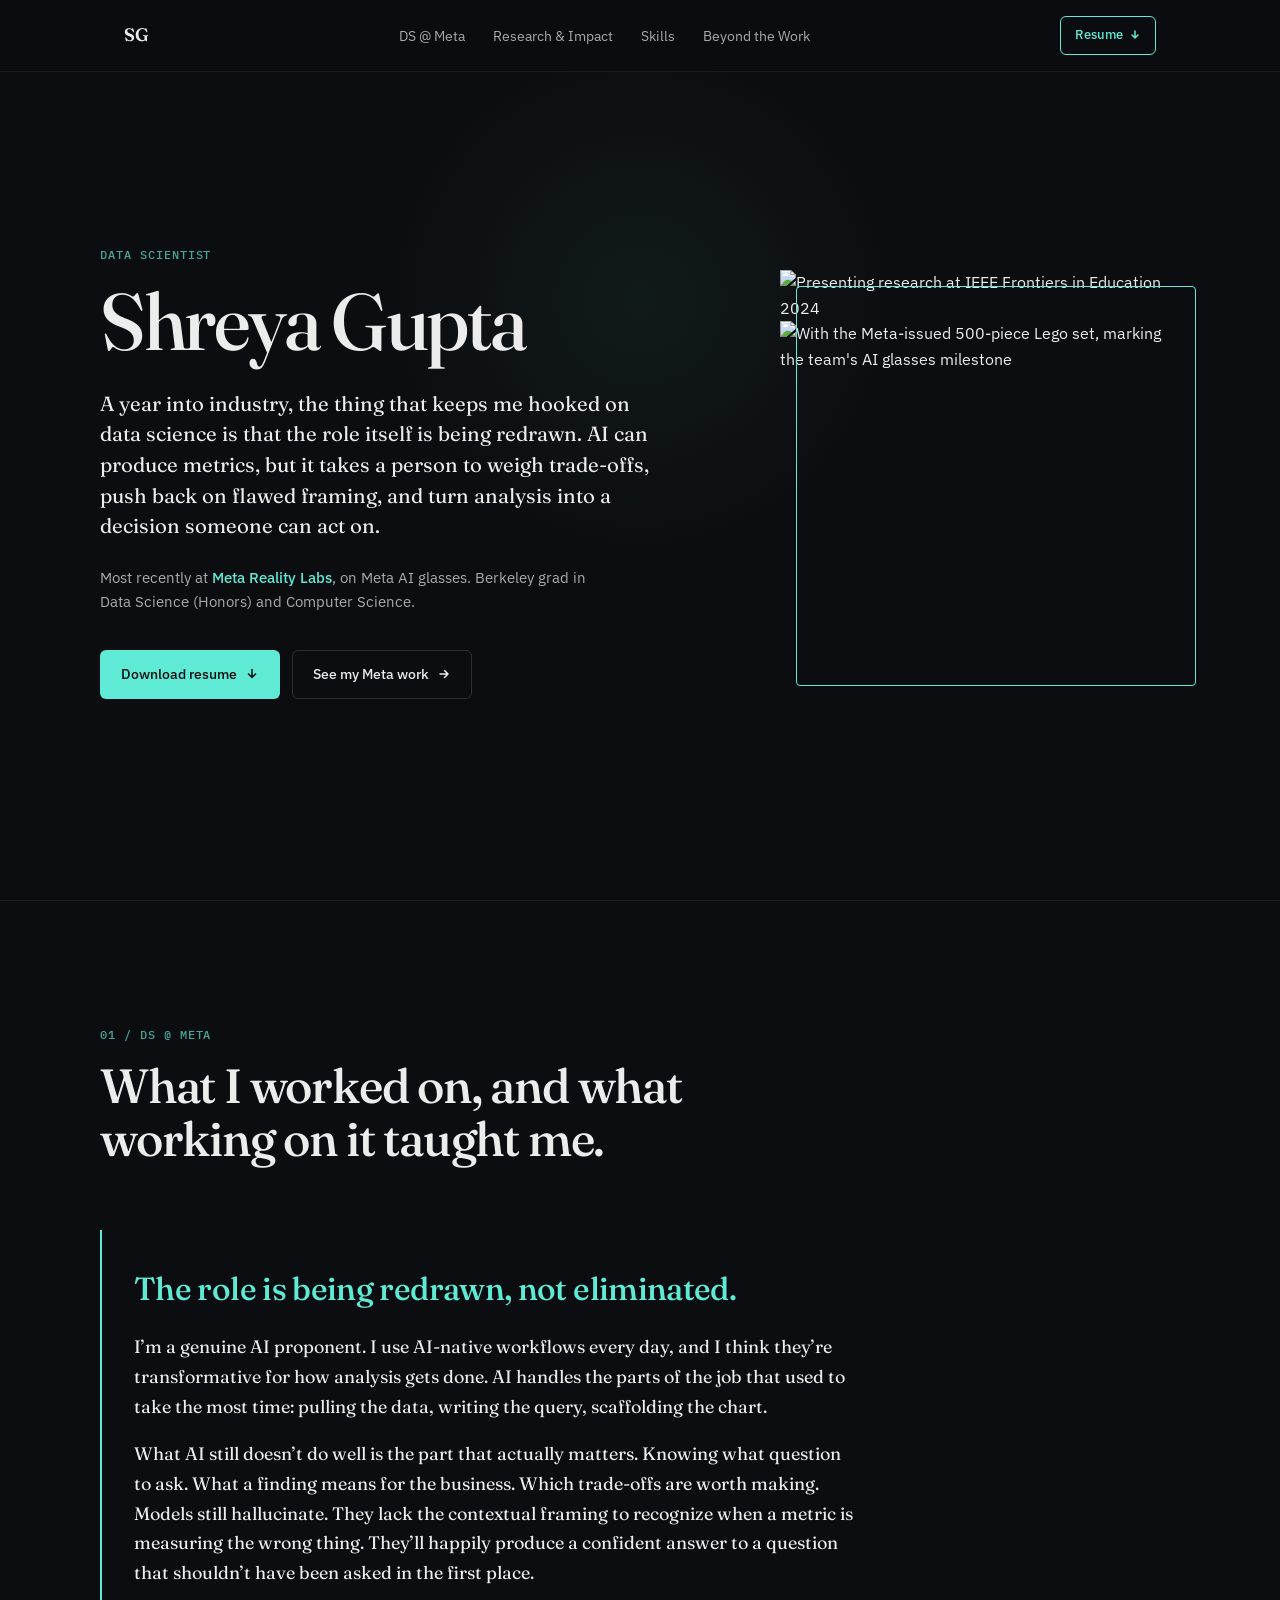
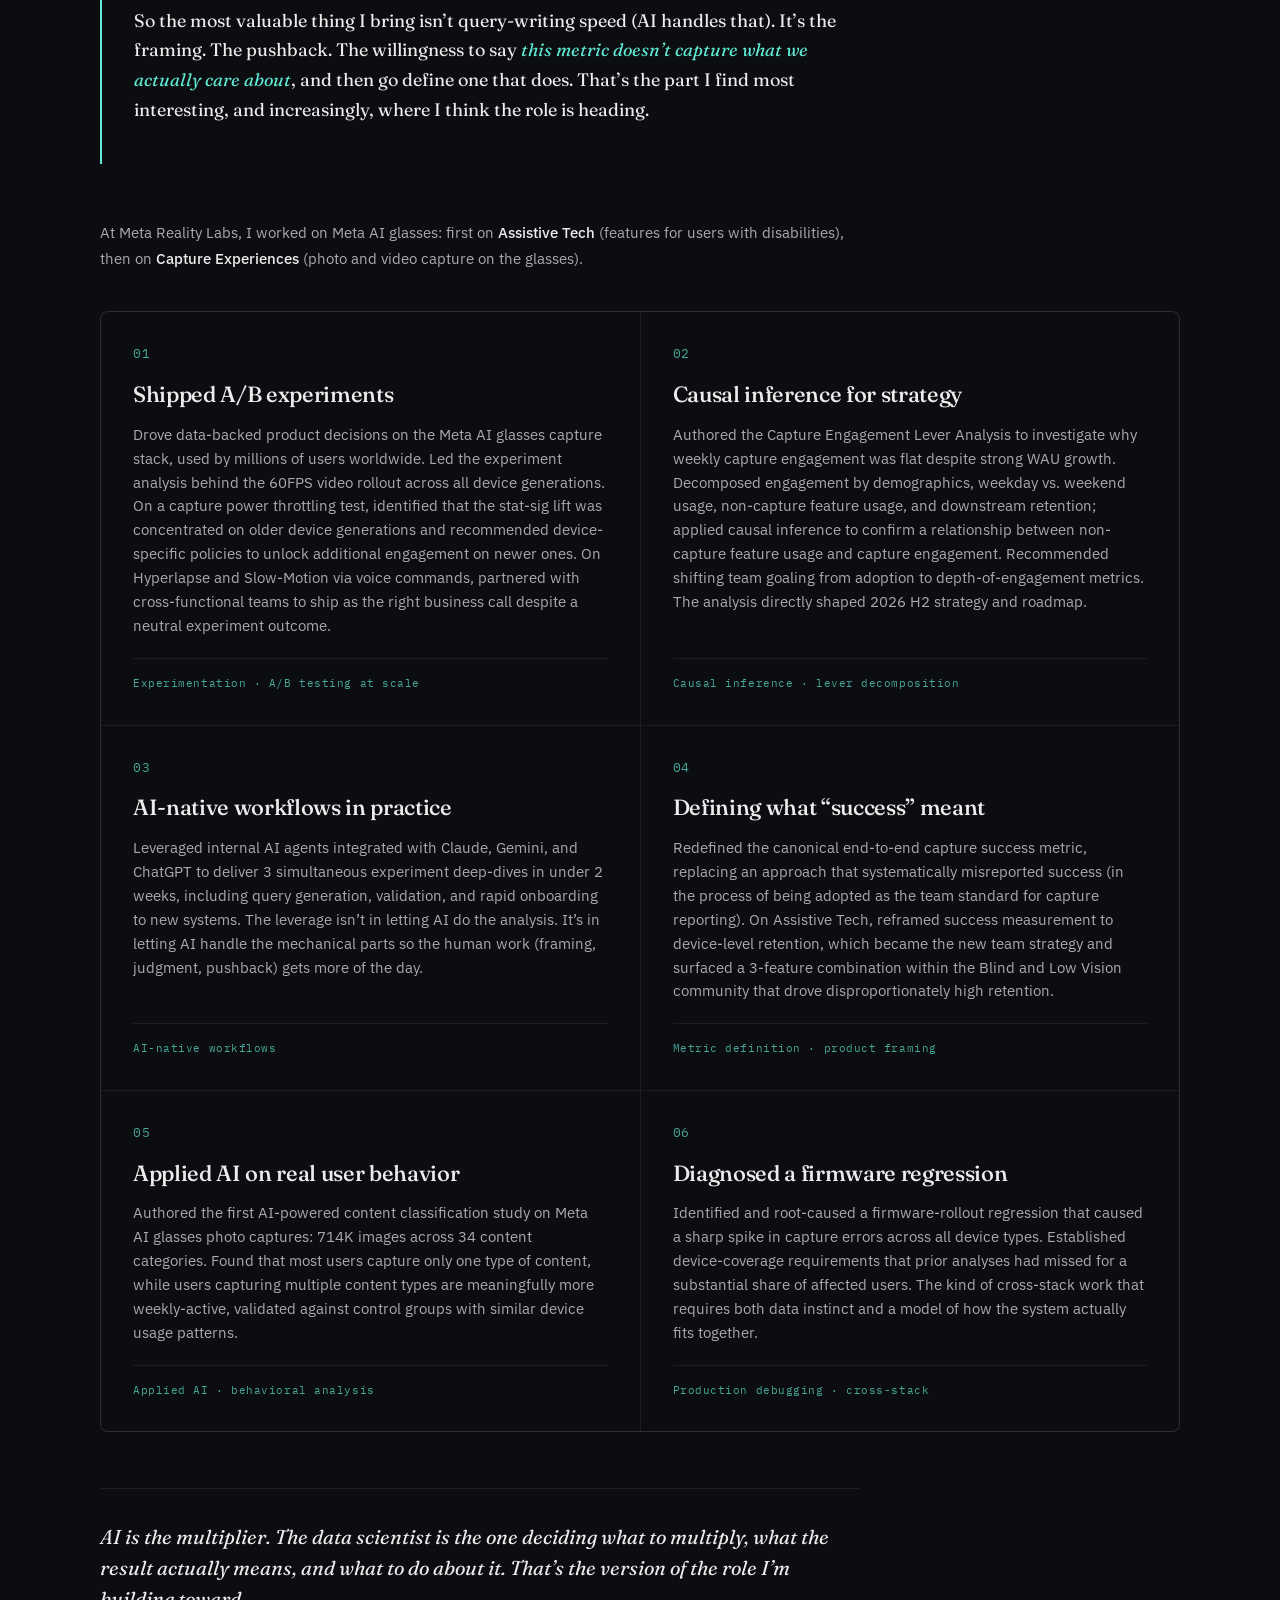
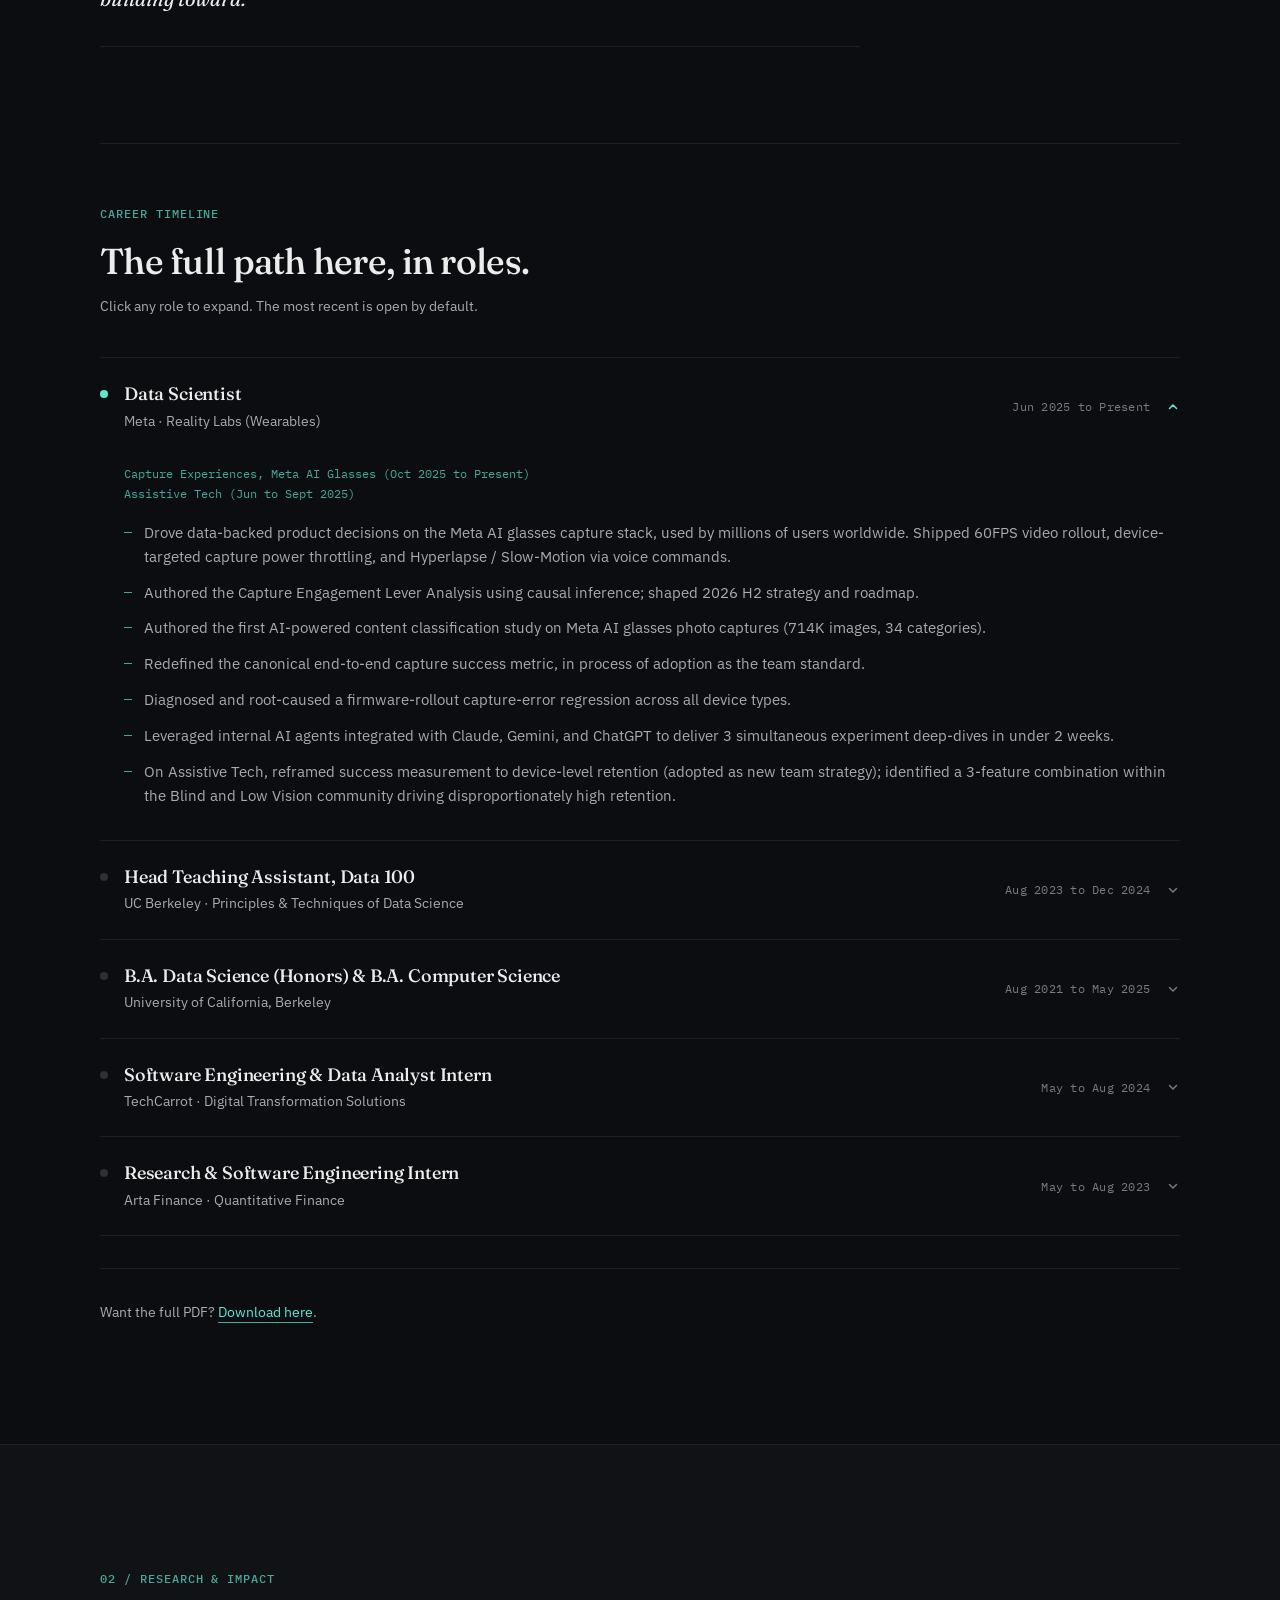
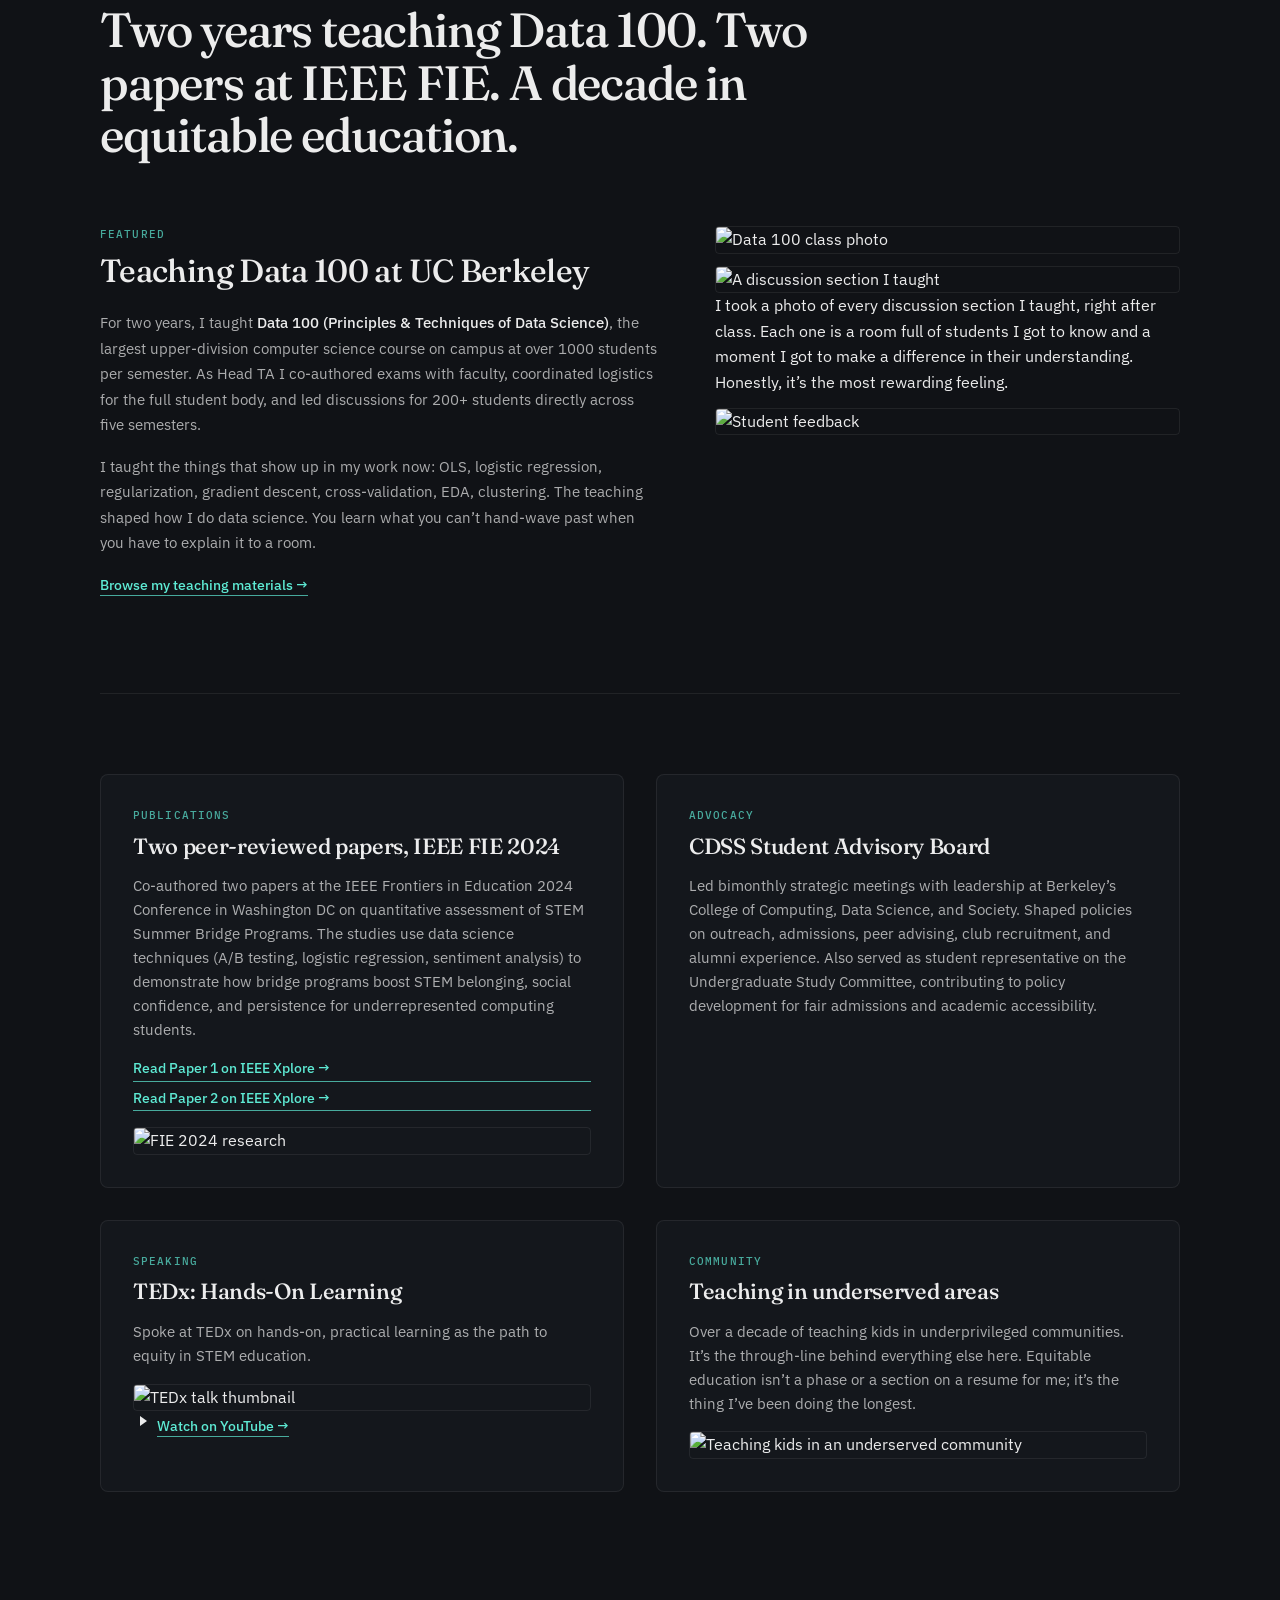
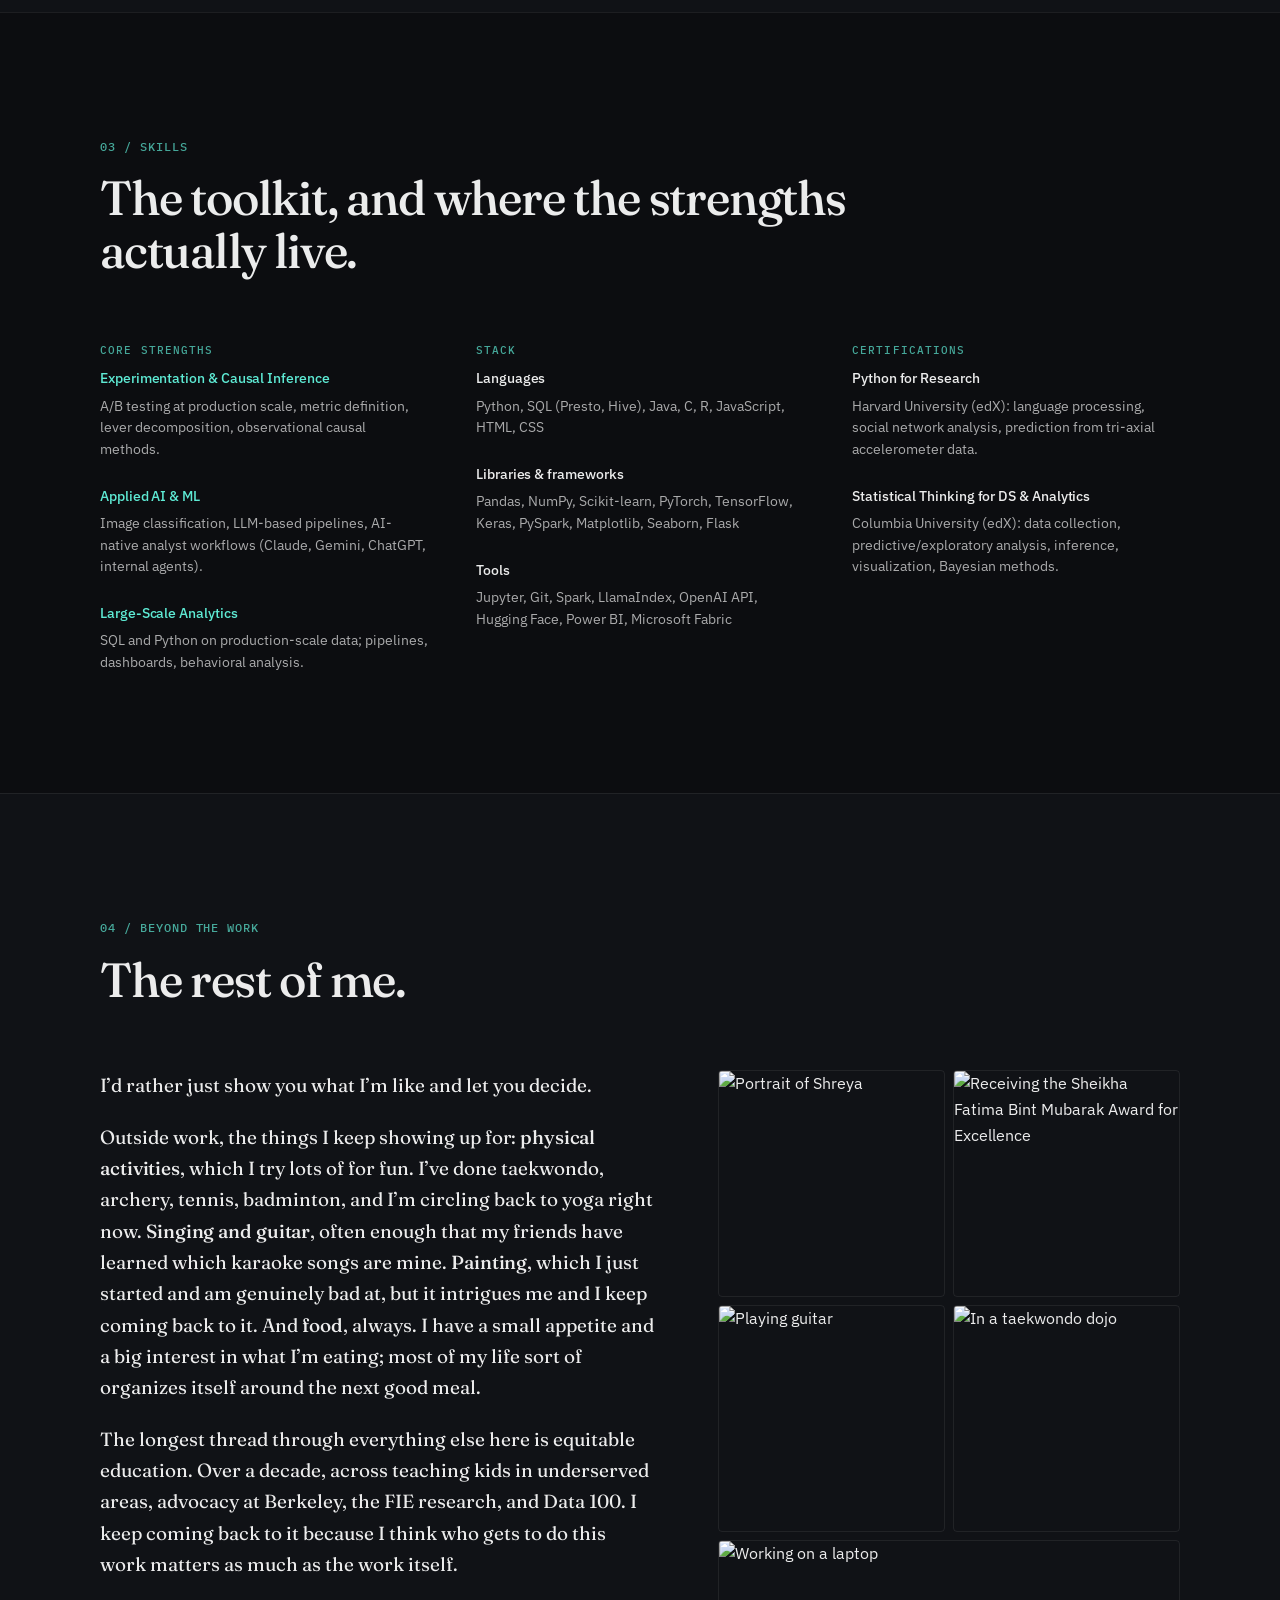
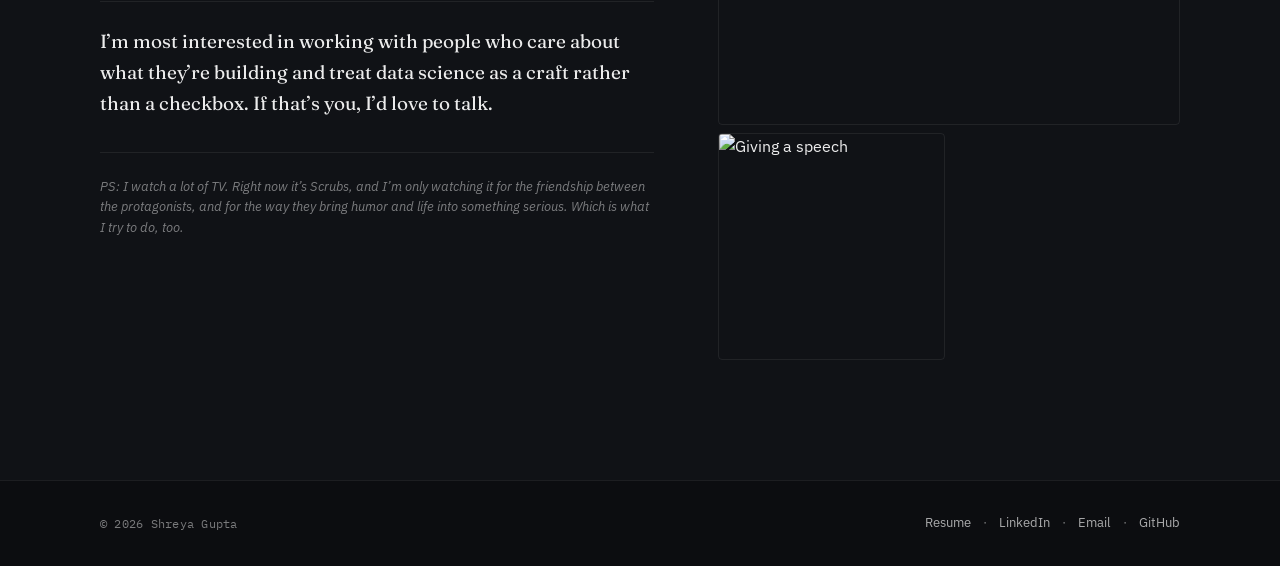
==== index.html @ 88952cc5 "Update index.html big changes!  Signed-off-by: shreyagxpta <112065775+shreyagxpta@users.noreply.gith" ====
<!DOCTYPE html>
<html lang="en">
<head>
    <meta charset="UTF-8">
    <meta name="viewport" content="width=device-width, initial-scale=1.0">
    <title>Shreya Gupta to Data Scientist</title>
    <meta name="description" content="Shreya Gupta, Data Scientist working in experimentation, causal inference, and applied AI. Previously Meta Reality Labs / Meta AI glasses; UC Berkeley.">

    <!-- Fonts: Fraunces (serif display) + IBM Plex Sans/Mono (body + tech labels) -->
    <link rel="preconnect" href="https://fonts.googleapis.com">
    <link rel="preconnect" href="https://fonts.gstatic.com" crossorigin>
    <link href="https://fonts.googleapis.com/css2?family=Fraunces:opsz,wght@9..144,400;9..144,500;9..144,600&family=IBM+Plex+Mono:wght@400;500&family=IBM+Plex+Sans:wght@400;500;600&display=swap" rel="stylesheet">

    <link rel="stylesheet" href="style2.css">
</head>
<body>

    <!-- Scroll progress indicator -->
    <div class="scroll-progress" id="scrollProgress"></div>

    <!-- Sticky nav with persistent Resume CTA -->
    <nav class="nav">
        <div class="nav-inner">
            <a href="#home" class="nav-brand">SG</a>
            <ul class="nav-links">
                <li><a href="#meta">DS @ Meta</a></li>
                <li><a href="#research">Research &amp; Impact</a></li>
                <li><a href="#skills">Skills</a></li>
                <li><a href="#about">Beyond the Work</a></li>
            </ul>
            <a href="Shreya_Gupta_Post_Meta_Final_Resume.pdf" class="nav-cta" download>
                <span>Resume</span>
                <svg width="12" height="12" viewBox="0 0 12 12" fill="none" aria-hidden="true">
                    <path d="M3 6L6 9L9 6M6 9V2" stroke="currentColor" stroke-width="1.5" stroke-linecap="round" stroke-linejoin="round"/>
                </svg>
            </a>
        </div>
    </nav>

    <!-- ====================== HERO ====================== -->
    <section id="home" class="hero">
        <div class="hero-inner">
            <div class="hero-text">
                <p class="kicker">Data Scientist</p>
                <h1 class="hero-name">Shreya Gupta</h1>
                <p class="hero-tagline">
                    A year into industry, the thing that keeps me hooked on data science is that the role itself is being redrawn. AI can produce metrics, but it takes a person to weigh trade-offs, push back on flawed framing, and turn analysis into a decision someone can act on.
                </p>
                <p class="hero-meta">
                    Most recently at <span class="hero-meta-accent">Meta Reality Labs</span>, on Meta AI glasses. Berkeley grad in Data Science (Honors) and Computer Science.
                </p>
                <div class="hero-ctas">
                    <a href="Shreya_Gupta_Post_Meta_Final_Resume.pdf" class="btn btn-primary" download>
                        Download resume
                        <svg width="14" height="14" viewBox="0 0 14 14" fill="none" aria-hidden="true">
                            <path d="M3.5 7L7 10.5L10.5 7M7 10.5V2.5" stroke="currentColor" stroke-width="1.5" stroke-linecap="round" stroke-linejoin="round"/>
                        </svg>
                    </a>
                    <a href="#meta" class="btn btn-secondary">
                        See my Meta work
                        <svg width="14" height="14" viewBox="0 0 14 14" fill="none" aria-hidden="true">
                            <path d="M3 7H11M11 7L7.5 3.5M11 7L7.5 10.5" stroke="currentColor" stroke-width="1.5" stroke-linecap="round" stroke-linejoin="round"/>
                        </svg>
                    </a>
                </div>
            </div>

            <div class="hero-image-wrap">
                <!--
                    Hero photos: two images crossfade slowly between each other.
                    `hero-lego.jpg` is the Lego/Meta milestone photo (upload to repo root when ready).
                    Until you upload it, the second slot falls back to honors.png so nothing breaks.
                    Recommended aspect: roughly square, at least 600px on the short side.
                -->
                <div class="hero-photos">
                    <img src="presenting.jpeg" alt="Presenting research at IEEE Frontiers in Education 2024" class="hero-photo hero-photo-1">
                    <img src="hero-lego.jpg" alt="With the Meta-issued 500-piece Lego set, marking the team's AI glasses milestone" class="hero-photo hero-photo-2" onerror="this.onerror=null; this.src='honors.png';">
                </div>
                <div class="hero-image-frame" aria-hidden="true"></div>
            </div>
        </div>
    </section>

    <!-- ====================== DS @ META ====================== -->
    <section id="meta" class="section">
        <div class="section-inner">

            <div class="section-header">
                <p class="kicker">01 / DS @ Meta</p>
                <h2 class="section-title">What I worked on, and what working on it taught me.</h2>
            </div>

            <!-- PHILOSOPHY -->
            <div class="philosophy">
                <h3 class="philosophy-heading">The role is being redrawn, not eliminated.</h3>
                <div class="philosophy-body">
                    <p>I&rsquo;m a genuine AI proponent. I use AI-native workflows every day, and I think they&rsquo;re transformative for how analysis gets done. AI handles the parts of the job that used to take the most time: pulling the data, writing the query, scaffolding the chart.</p>
                    <p>What AI still doesn&rsquo;t do well is the part that actually matters. Knowing what question to ask. What a finding means for the business. Which trade-offs are worth making. Models still hallucinate. They lack the contextual framing to recognize when a metric is measuring the wrong thing. They&rsquo;ll happily produce a confident answer to a question that shouldn&rsquo;t have been asked in the first place.</p>
                    <p>So the most valuable thing I bring isn&rsquo;t query-writing speed (AI handles that). It&rsquo;s the framing. The pushback. The willingness to say <em>this metric doesn&rsquo;t capture what we actually care about</em>, and then go define one that does. That&rsquo;s the part I find most interesting, and increasingly, where I think the role is heading.</p>
                </div>
            </div>

            <!-- WORK CONTEXT -->
            <p class="work-context">
                At Meta Reality Labs, I worked on Meta AI glasses: first on <strong>Assistive Tech</strong> (features for users with disabilities), then on <strong>Capture Experiences</strong> (photo and video capture on the glasses).
            </p>

            <!-- WORK CARDS -->
            <div class="work-grid">

                <article class="work-card">
                    <div class="work-card-num">01</div>
                    <h4 class="work-card-title">Shipped A/B experiments</h4>
                    <p class="work-card-body">
                        Drove data-backed product decisions on the Meta AI glasses capture stack, used by millions of users worldwide. Led the experiment analysis behind the 60FPS video rollout across all device generations. On a capture power throttling test, identified that the stat-sig lift was concentrated on older device generations and recommended device-specific policies to unlock additional engagement on newer ones. On Hyperlapse and Slow-Motion via voice commands, partnered with cross-functional teams to ship as the right business call despite a neutral experiment outcome.
                    </p>
                    <p class="work-card-tag">Experimentation · A/B testing at scale</p>
                </article>

                <article class="work-card">
                    <div class="work-card-num">02</div>
                    <h4 class="work-card-title">Causal inference for strategy</h4>
                    <p class="work-card-body">
                        Authored the Capture Engagement Lever Analysis to investigate why weekly capture engagement was flat despite strong WAU growth. Decomposed engagement by demographics, weekday vs. weekend usage, non-capture feature usage, and downstream retention; applied causal inference to confirm a relationship between non-capture feature usage and capture engagement. Recommended shifting team goaling from adoption to depth-of-engagement metrics. The analysis directly shaped 2026 H2 strategy and roadmap.
                    </p>
                    <p class="work-card-tag">Causal inference · lever decomposition</p>
                </article>

                <article class="work-card">
                    <div class="work-card-num">03</div>
                    <h4 class="work-card-title">AI-native workflows in practice</h4>
                    <p class="work-card-body">
                        Leveraged internal AI agents integrated with Claude, Gemini, and ChatGPT to deliver 3 simultaneous experiment deep-dives in under 2 weeks, including query generation, validation, and rapid onboarding to new systems. The leverage isn&rsquo;t in letting AI do the analysis. It&rsquo;s in letting AI handle the mechanical parts so the human work (framing, judgment, pushback) gets more of the day.
                    </p>
                    <p class="work-card-tag">AI-native workflows</p>
                </article>

                <article class="work-card">
                    <div class="work-card-num">04</div>
                    <h4 class="work-card-title">Defining what &ldquo;success&rdquo; meant</h4>
                    <p class="work-card-body">
                        Redefined the canonical end-to-end capture success metric, replacing an approach that systematically misreported success (in the process of being adopted as the team standard for capture reporting). On Assistive Tech, reframed success measurement to device-level retention, which became the new team strategy and surfaced a 3-feature combination within the Blind and Low Vision community that drove disproportionately high retention.
                    </p>
                    <p class="work-card-tag">Metric definition · product framing</p>
                </article>

                <article class="work-card">
                    <div class="work-card-num">05</div>
                    <h4 class="work-card-title">Applied AI on real user behavior</h4>
                    <p class="work-card-body">
                        Authored the first AI-powered content classification study on Meta AI glasses photo captures: 714K images across 34 content categories. Found that most users capture only one type of content, while users capturing multiple content types are meaningfully more weekly-active, validated against control groups with similar device usage patterns.
                    </p>
                    <p class="work-card-tag">Applied AI · behavioral analysis</p>
                </article>

                <article class="work-card">
                    <div class="work-card-num">06</div>
                    <h4 class="work-card-title">Diagnosed a firmware regression</h4>
                    <p class="work-card-body">
                        Identified and root-caused a firmware-rollout regression that caused a sharp spike in capture errors across all device types. Established device-coverage requirements that prior analyses had missed for a substantial share of affected users. The kind of cross-stack work that requires both data instinct and a model of how the system actually fits together.
                    </p>
                    <p class="work-card-tag">Production debugging · cross-stack</p>
                </article>

            </div>

            <p class="closing-line">
                AI is the multiplier. The data scientist is the one deciding what to multiply, what the result actually means, and what to do about it. That&rsquo;s the version of the role I&rsquo;m building toward.
            </p>

            <!-- ============ INTERACTIVE RESUME (inside DS @ Meta tab as requested) ============ -->
            <div class="resume-block">
                <p class="kicker">Career timeline</p>
                <h3 class="resume-heading">The full path here, in roles.</h3>
                <p class="resume-sub">Click any role to expand. The most recent is open by default.</p>

                <div class="timeline">

                    <!-- Meta -->
                    <details class="role" open>
                        <summary class="role-summary">
                            <div class="role-summary-left">
                                <span class="role-dot"></span>
                                <div>
                                    <h4 class="role-title">Data Scientist</h4>
                                    <p class="role-org">Meta · Reality Labs (Wearables)</p>
                                </div>
                            </div>
                            <div class="role-summary-right">
                                <span class="role-dates">Jun 2025 to Present</span>
                                <span class="role-chevron" aria-hidden="true">
                                    <svg width="14" height="14" viewBox="0 0 14 14" fill="none">
                                        <path d="M3.5 5.5L7 9L10.5 5.5" stroke="currentColor" stroke-width="1.5" stroke-linecap="round" stroke-linejoin="round"/>
                                    </svg>
                                </span>
                            </div>
                        </summary>
                        <div class="role-body">
                            <p class="role-meta">Capture Experiences, Meta AI Glasses (Oct 2025 to Present)<br>Assistive Tech (Jun to Sept 2025)</p>
                            <ul class="role-bullets">
                                <li>Drove data-backed product decisions on the Meta AI glasses capture stack, used by millions of users worldwide. Shipped 60FPS video rollout, device-targeted capture power throttling, and Hyperlapse / Slow-Motion via voice commands.</li>
                                <li>Authored the Capture Engagement Lever Analysis using causal inference; shaped 2026 H2 strategy and roadmap.</li>
                                <li>Authored the first AI-powered content classification study on Meta AI glasses photo captures (714K images, 34 categories).</li>
                                <li>Redefined the canonical end-to-end capture success metric, in process of adoption as the team standard.</li>
                                <li>Diagnosed and root-caused a firmware-rollout capture-error regression across all device types.</li>
                                <li>Leveraged internal AI agents integrated with Claude, Gemini, and ChatGPT to deliver 3 simultaneous experiment deep-dives in under 2 weeks.</li>
                                <li>On Assistive Tech, reframed success measurement to device-level retention (adopted as new team strategy); identified a 3-feature combination within the Blind and Low Vision community driving disproportionately high retention.</li>
                            </ul>
                        </div>
                    </details>

                    <!-- TechCarrot -->
                    <details class="role">
                        <summary class="role-summary">
                            <div class="role-summary-left">
                                <span class="role-dot"></span>
                                <div>
                                    <h4 class="role-title">Head Teaching Assistant, Data 100</h4>
                                    <p class="role-org">UC Berkeley · Principles &amp; Techniques of Data Science</p>
                                </div>
                            </div>
                            <div class="role-summary-right">
                                <span class="role-dates">Aug 2023 to Dec 2024</span>
                                <span class="role-chevron" aria-hidden="true">
                                    <svg width="14" height="14" viewBox="0 0 14 14" fill="none">
                                        <path d="M3.5 5.5L7 9L10.5 5.5" stroke="currentColor" stroke-width="1.5" stroke-linecap="round" stroke-linejoin="round"/>
                                    </svg>
                                </span>
                            </div>
                        </summary>
                        <div class="role-body">
                            <p class="role-meta">Berkeley, CA · 1000+ students per semester, the largest upper-division CS course on campus</p>
                            <ul class="role-bullets">
                                <li>Coordinated course logistics for 1,000+ students and co-authored exams with faculty.</li>
                                <li>Led instruction on OLS, logistic regression, regularization, gradient descent, cross-validation, EDA, and clustering.</li>
                                <li>Automated lecture-attendance grading in Python.</li>
                                <li>Taught discussions for 200+ students directly across five semesters.</li>
                            </ul>
                        </div>
                    </details>

                    <!-- TechCarrot -->
                    <details class="role">
                        <summary class="role-summary">
                            <div class="role-summary-left">
                                <span class="role-dot"></span>
                                <div>
                                    <h4 class="role-title">B.A. Data Science (Honors) &amp; B.A. Computer Science</h4>
                                    <p class="role-org">University of California, Berkeley</p>
                                </div>
                            </div>
                            <div class="role-summary-right">
                                <span class="role-dates">Aug 2021 to May 2025</span>
                                <span class="role-chevron" aria-hidden="true">
                                    <svg width="14" height="14" viewBox="0 0 14 14" fill="none">
                                        <path d="M3.5 5.5L7 9L10.5 5.5" stroke="currentColor" stroke-width="1.5" stroke-linecap="round" stroke-linejoin="round"/>
                                    </svg>
                                </span>
                            </div>
                        </summary>
                        <div class="role-body">
                            <p class="role-meta">Domain Emphasis: Economics · GPA: 3.66</p>
                            <ul class="role-bullets">
                                <li>Honors Thesis: co-authored two peer-reviewed papers at IEEE Frontiers in Education 2024 on quantitative assessment of STEM Summer Bridge Programs (<a href="https://ieeexplore.ieee.org/document/10893072" target="_blank" rel="noopener" class="inline-link">Paper 1</a>, <a href="https://ieeexplore.ieee.org/document/10893347" target="_blank" rel="noopener" class="inline-link">Paper 2</a>).</li>
                                <li>Methods: A/B testing, logistic regression, sentiment analysis.</li>
                                <li>Coursework: Machine Learning, Data Mining &amp; Analytics, NLP, Database Systems, Software Engineering, Computer Architecture, Algorithmic Economics.</li>
                            </ul>
                        </div>
                    </details>

                    <!-- TechCarrot -->
                    <details class="role">
                        <summary class="role-summary">
                            <div class="role-summary-left">
                                <span class="role-dot"></span>
                                <div>
                                    <h4 class="role-title">Software Engineering &amp; Data Analyst Intern</h4>
                                    <p class="role-org">TechCarrot · Digital Transformation Solutions</p>
                                </div>
                            </div>
                            <div class="role-summary-right">
                                <span class="role-dates">May to Aug 2024</span>
                                <span class="role-chevron" aria-hidden="true">
                                    <svg width="14" height="14" viewBox="0 0 14 14" fill="none">
                                        <path d="M3.5 5.5L7 9L10.5 5.5" stroke="currentColor" stroke-width="1.5" stroke-linecap="round" stroke-linejoin="round"/>
                                    </svg>
                                </span>
                            </div>
                        </summary>
                        <div class="role-body">
                            <p class="role-meta">Dubai, UAE</p>
                            <ul class="role-bullets">
                                <li>Prototyped retrieval-augmented LLM applications for enterprise clients using LlamaIndex and OpenAI APIs with Flask.</li>
                                <li>Built an ETL pipeline in Spark and a Power BI dashboard on Microsoft Fabric for Ducab (global energy provider).</li>
                            </ul>
                        </div>
                    </details>

                    <!-- TechCarrot -->
                    <details class="role">
                        <summary class="role-summary">
                            <div class="role-summary-left">
                                <span class="role-dot"></span>
                                <div>
                                    <h4 class="role-title">Research &amp; Software Engineering Intern</h4>
                                    <p class="role-org">Arta Finance · Quantitative Finance</p>
                                </div>
                            </div>
                            <div class="role-summary-right">
                                <span class="role-dates">May to Aug 2023</span>
                                <span class="role-chevron" aria-hidden="true">
                                    <svg width="14" height="14" viewBox="0 0 14 14" fill="none">
                                        <path d="M3.5 5.5L7 9L10.5 5.5" stroke="currentColor" stroke-width="1.5" stroke-linecap="round" stroke-linejoin="round"/>
                                    </svg>
                                </span>
                            </div>
                        </summary>
                        <div class="role-body">
                            <p class="role-meta">Mountain View, CA</p>
                            <ul class="role-bullets">
                                <li>Developed Java-based portfolio construction software using MSCI Barra multivariate risk-factor analysis with optimization and noise-reduction techniques.</li>
                                <li>Collaborated with engineering on scalability using Bazel, Redis, and Protocol Buffers.</li>
                            </ul>
                            <img src="arta-final.jpeg" alt="At Arta Finance" class="role-image">
                        </div>
                    </details>

                </div>

                <p class="resume-footer">
                    Want the full PDF? <a href="Shreya_Gupta_Post_Meta_Final_Resume.pdf" download>Download here</a>.
                </p>
            </div>

        </div>
    </section>

    <!-- ====================== RESEARCH & IMPACT ====================== -->
    <section id="research" class="section section-alt">
        <div class="section-inner">

            <div class="section-header">
                <p class="kicker">02 / Research &amp; Impact</p>
                <h2 class="section-title">Two years teaching Data 100. Two papers at IEEE FIE. A decade in equitable education.</h2>
            </div>

            <!-- Data 100 to featured because it's directly related and you put 2 years into it -->
            <div class="data100-feature">
                <div class="data100-text">
                    <p class="kicker-small">Featured</p>
                    <h3 class="feature-title">Teaching Data 100 at UC Berkeley</h3>
                    <p class="feature-body">
                        For two years, I taught <strong>Data 100 (Principles &amp; Techniques of Data Science)</strong>, the largest upper-division computer science course on campus at over 1000 students per semester. As Head TA I co-authored exams with faculty, coordinated logistics for the full student body, and led discussions for 200+ students directly across five semesters.
                    </p>
                    <p class="feature-body">
                        I taught the things that show up in my work now: OLS, logistic regression, regularization, gradient descent, cross-validation, EDA, clustering. The teaching shaped how I do data science. You learn what you can&rsquo;t hand-wave past when you have to explain it to a room.
                    </p>
                    <p class="feature-body">
                        <a href="https://drive.google.com/drive/folders/1FpOJmc1QE6DaxknLRrP3MkL253eYBPEn?usp=sharing" target="_blank" rel="noopener" class="inline-link">Browse my teaching materials &rarr;</a>
                    </p>
                </div>
                <div class="data100-images">
                    <img src="d100.jpeg" alt="Data 100 class photo">
                    <figure class="data100-figure">
                        <img src="d100-impact.jpeg" alt="A discussion section I taught">
                        <figcaption>
                            I took a photo of every discussion section I taught, right after class. Each one is a room full of students I got to know and a moment I got to make a difference in their understanding. Honestly, it&rsquo;s the most rewarding feeling.
                        </figcaption>
                    </figure>
                    <img src="testimonials.jpeg" alt="Student feedback">
                </div>
            </div>

            <!-- Other research/impact items as a grid -->
            <div class="impact-grid">

                <article class="impact-card">
                    <p class="kicker-small">Publications</p>
                    <h4 class="impact-title">Two peer-reviewed papers, IEEE FIE 2024</h4>
                    <p class="impact-body">
                        Co-authored two papers at the IEEE Frontiers in Education 2024 Conference in Washington DC on quantitative assessment of STEM Summer Bridge Programs. The studies use data science techniques (A/B testing, logistic regression, sentiment analysis) to demonstrate how bridge programs boost STEM belonging, social confidence, and persistence for underrepresented computing students.
                    </p>
                    <p class="impact-links">
                        <a href="https://ieeexplore.ieee.org/document/10893072" target="_blank" rel="noopener" class="inline-link">Read Paper 1 on IEEE Xplore &rarr;</a>
                        <a href="https://ieeexplore.ieee.org/document/10893347" target="_blank" rel="noopener" class="inline-link">Read Paper 2 on IEEE Xplore &rarr;</a>
                    </p>
                    <img src="fie.png" alt="FIE 2024 research" class="impact-image">
                </article>

                <article class="impact-card">
                    <p class="kicker-small">Advocacy</p>
                    <h4 class="impact-title">CDSS Student Advisory Board</h4>
                    <p class="impact-body">
                        Led bimonthly strategic meetings with leadership at Berkeley&rsquo;s College of Computing, Data Science, and Society. Shaped policies on outreach, admissions, peer advising, club recruitment, and alumni experience. Also served as student representative on the Undergraduate Study Committee, contributing to policy development for fair admissions and academic accessibility.
                    </p>
                </article>

                <article class="impact-card">
                    <p class="kicker-small">Speaking</p>
                    <h4 class="impact-title">TEDx: Hands-On Learning</h4>
                    <p class="impact-body">
                        Spoke at TEDx on hands-on, practical learning as the path to equity in STEM education.
                    </p>
                    <a href="https://www.youtube.com/watch?v=tZuPjT7a32M&amp;ab_channel=TEDxTalks" target="_blank" rel="noopener" class="impact-thumb-link" aria-label="Watch my TEDx talk on YouTube">
                        <img src="tedx-new.jpeg" alt="TEDx talk thumbnail" class="impact-image impact-thumb">
                        <span class="impact-thumb-play" aria-hidden="true">
                            <svg width="20" height="20" viewBox="0 0 20 20" fill="none">
                                <path d="M7 5L14 10L7 15V5Z" fill="currentColor"/>
                            </svg>
                        </span>
                    </a>
                    <a href="https://www.youtube.com/watch?v=tZuPjT7a32M&amp;ab_channel=TEDxTalks" target="_blank" rel="noopener" class="inline-link">Watch on YouTube &rarr;</a>
                </article>

                <article class="impact-card">
                    <p class="kicker-small">Community</p>
                    <h4 class="impact-title">Teaching in underserved areas</h4>
                    <p class="impact-body">
                        Over a decade of teaching kids in underprivileged communities. It&rsquo;s the through-line behind everything else here. Equitable education isn&rsquo;t a phase or a section on a resume for me; it&rsquo;s the thing I&rsquo;ve been doing the longest.
                    </p>
                    <img src="teaching.png" alt="Teaching kids in an underserved community" class="impact-image">
                </article>

            </div>
        </div>
    </section>

    <!-- ====================== SKILLS ====================== -->
    <section id="skills" class="section">
        <div class="section-inner">

            <div class="section-header">
                <p class="kicker">03 / Skills</p>
                <h2 class="section-title">The toolkit, and where the strengths actually live.</h2>
            </div>

            <div class="skills-layout">

                <div class="skills-block skills-strengths">
                    <p class="kicker-small">Core strengths</p>
                    <dl class="skills-list">
                        <div class="skills-row">
                            <dt>Experimentation &amp; Causal Inference</dt>
                            <dd>A/B testing at production scale, metric definition, lever decomposition, observational causal methods.</dd>
                        </div>
                        <div class="skills-row">
                            <dt>Applied AI &amp; ML</dt>
                            <dd>Image classification, LLM-based pipelines, AI-native analyst workflows (Claude, Gemini, ChatGPT, internal agents).</dd>
                        </div>
                        <div class="skills-row">
                            <dt>Large-Scale Analytics</dt>
                            <dd>SQL and Python on production-scale data; pipelines, dashboards, behavioral analysis.</dd>
                        </div>
                    </dl>
                </div>

                <div class="skills-block">
                    <p class="kicker-small">Stack</p>
                    <dl class="skills-list">
                        <div class="skills-row">
                            <dt>Languages</dt>
                            <dd>Python, SQL (Presto, Hive), Java, C, R, JavaScript, HTML, CSS</dd>
                        </div>
                        <div class="skills-row">
                            <dt>Libraries &amp; frameworks</dt>
                            <dd>Pandas, NumPy, Scikit-learn, PyTorch, TensorFlow, Keras, PySpark, Matplotlib, Seaborn, Flask</dd>
                        </div>
                        <div class="skills-row">
                            <dt>Tools</dt>
                            <dd>Jupyter, Git, Spark, LlamaIndex, OpenAI API, Hugging Face, Power BI, Microsoft Fabric</dd>
                        </div>
                    </dl>
                </div>

                <div class="skills-block">
                    <p class="kicker-small">Certifications</p>
                    <dl class="skills-list">
                        <div class="skills-row">
                            <dt>Python for Research</dt>
                            <dd>Harvard University (edX): language processing, social network analysis, prediction from tri-axial accelerometer data.</dd>
                        </div>
                        <div class="skills-row">
                            <dt>Statistical Thinking for DS &amp; Analytics</dt>
                            <dd>Columbia University (edX): data collection, predictive/exploratory analysis, inference, visualization, Bayesian methods.</dd>
                        </div>
                    </dl>
                </div>

            </div>
        </div>
    </section>

    <!-- ====================== BEYOND THE WORK ====================== -->
    <section id="about" class="section section-alt">
        <div class="section-inner">

            <div class="section-header">
                <p class="kicker">04 / Beyond the Work</p>
                <h2 class="section-title">The rest of me.</h2>
            </div>

            <div class="about-layout">

                <div class="about-text">
                    <p class="about-para">
                        I&rsquo;d rather just show you what I&rsquo;m like and let you decide.
                    </p>

                    <p class="about-para">
                        Outside work, the things I keep showing up for: <strong>physical activities</strong>, which I try lots of for fun. I&rsquo;ve done taekwondo, archery, tennis, badminton, and I&rsquo;m circling back to yoga right now. <strong>Singing and guitar</strong>, often enough that my friends have learned which karaoke songs are mine. <strong>Painting</strong>, which I just started and am genuinely bad at, but it intrigues me and I keep coming back to it. And <strong>food</strong>, always. I have a small appetite and a big interest in what I&rsquo;m eating; most of my life sort of organizes itself around the next good meal.
                    </p>

                    <p class="about-para">
                        The longest thread through everything else here is equitable education. Over a decade, across teaching kids in underserved areas, advocacy at Berkeley, the FIE research, and Data 100. I keep coming back to it because I think who gets to do this work matters as much as the work itself.
                    </p>

                    <p class="about-para about-closer">
                        I&rsquo;m most interested in working with people who care about what they&rsquo;re building and treat data science as a craft rather than a checkbox. If that&rsquo;s you, I&rsquo;d love to talk.
                    </p>

                    <p class="about-ps">
                        PS: I watch a lot of TV. Right now it&rsquo;s <em>Scrubs</em>, and I&rsquo;m only watching it for the friendship between the protagonists, and for the way they bring humor and life into something serious. Which is what I try to do, too.
                    </p>
                </div>

                <div class="about-photos">
                    <img src="your-photo.jpg" alt="Portrait of Shreya" class="about-photo-feature">
                    <img src="award.jpg" alt="Receiving the Sheikha Fatima Bint Mubarak Award for Excellence">
                    <img src="guitar.png" alt="Playing guitar">
                    <img src="sport.png" alt="In a taekwondo dojo">
                    <img src="study.png" alt="Working on a laptop">
                    <img src="speech.JPG" alt="Giving a speech">
                </div>
            </div>
        </div>
    </section>

    <!-- ====================== FOOTER ====================== -->
    <footer class="footer">
        <div class="footer-inner">
            <p class="footer-copy">&copy; 2026 Shreya Gupta</p>
            <div class="footer-links">
                <a href="Shreya_Gupta_Post_Meta_Final_Resume.pdf" download>Resume</a>
                <span class="footer-sep">·</span>
                <a href="https://www.linkedin.com/in/shreyagupta268" target="_blank" rel="noopener">LinkedIn</a>
                <span class="footer-sep">·</span>
                <a href="mailto:shreyagupta268@gmail.com">Email</a>
                <span class="footer-sep">·</span>
                <a href="https://github.com/shreyagxpta" target="_blank" rel="noopener">GitHub</a>
            </div>
        </div>
    </footer>

    <script src="script2.js"></script>
</body>
</html>
---- style2.css ----
/* ============================================================
   Shreya Gupta Portfolio
   Design: editorial-tech, flat dark, Fraunces + IBM Plex Sans/Mono
   Accent: #5eead4 (single teal-mint)
   ============================================================ */

/* ---------- Reset & base ---------- */

*,
*::before,
*::after {
    box-sizing: border-box;
    margin: 0;
    padding: 0;
}

:root {
    --bg: #0c0d10;
    --bg-alt: #101216;
    --surface: #14171c;
    --surface-hover: #181c22;
    --border: rgba(255, 255, 255, 0.07);
    --border-strong: rgba(255, 255, 255, 0.14);
    --border-accent: rgba(94, 234, 212, 0.3);
    --accent: #5eead4;
    --accent-dim: rgba(94, 234, 212, 0.7);
    --text: rgba(255, 255, 255, 0.92);
    --text-secondary: rgba(255, 255, 255, 0.65);
    --text-tertiary: rgba(255, 255, 255, 0.45);
    --font-display: 'Fraunces', Georgia, serif;
    --font-body: 'IBM Plex Sans', system-ui, sans-serif;
    --font-mono: 'IBM Plex Mono', ui-monospace, monospace;
    --container: 1080px;
    --container-narrow: 760px;
}

html {
    scroll-behavior: smooth;
    -webkit-font-smoothing: antialiased;
    -moz-osx-font-smoothing: grayscale;
}

body {
    background: var(--bg);
    color: var(--text);
    font-family: var(--font-body);
    font-size: 16px;
    line-height: 1.6;
    font-weight: 400;
    overflow-x: hidden;
}

a {
    color: inherit;
    text-decoration: none;
}

img {
    max-width: 100%;
    display: block;
}

/* ---------- Scroll progress bar ---------- */

.scroll-progress {
    position: fixed;
    top: 0;
    left: 0;
    height: 2px;
    width: 0%;
    background: var(--accent);
    z-index: 200;
    transition: width 0.08s ease-out;
}

/* ---------- Nav ---------- */

.nav {
    position: fixed;
    top: 0;
    left: 0;
    right: 0;
    z-index: 100;
    background: rgba(12, 13, 16, 0.85);
    backdrop-filter: blur(12px);
    -webkit-backdrop-filter: blur(12px);
    border-bottom: 1px solid var(--border);
}

.nav-inner {
    max-width: var(--container);
    margin: 0 auto;
    padding: 16px 24px;
    display: flex;
    align-items: center;
    justify-content: space-between;
    gap: 24px;
}

.nav-brand {
    font-family: var(--font-display);
    font-weight: 600;
    font-size: 18px;
    letter-spacing: -0.02em;
    color: var(--text);
    transition: color 0.2s ease;
}

.nav-brand:hover {
    color: var(--accent);
}

.nav-links {
    display: flex;
    gap: 28px;
    list-style: none;
    flex: 1;
    justify-content: center;
}

.nav-links a {
    font-family: var(--font-body);
    font-size: 14px;
    font-weight: 400;
    color: var(--text-secondary);
    transition: color 0.2s ease;
}

.nav-links a:hover {
    color: var(--text);
}

.nav-cta {
    display: inline-flex;
    align-items: center;
    gap: 6px;
    padding: 8px 14px;
    border: 1px solid var(--accent);
    color: var(--accent);
    font-family: var(--font-body);
    font-size: 13px;
    font-weight: 500;
    border-radius: 6px;
    transition: background 0.2s ease, color 0.2s ease;
}

.nav-cta:hover {
    background: var(--accent);
    color: var(--bg);
}

/* ---------- Kickers (small all-caps labels in mono) ---------- */

.kicker {
    font-family: var(--font-mono);
    font-size: 12px;
    font-weight: 500;
    letter-spacing: 0.08em;
    text-transform: uppercase;
    color: var(--accent-dim);
    margin-bottom: 16px;
    display: inline-block;
}

.kicker-small {
    font-family: var(--font-mono);
    font-size: 11px;
    font-weight: 500;
    letter-spacing: 0.1em;
    text-transform: uppercase;
    color: var(--accent-dim);
    margin-bottom: 8px;
    display: block;
}

/* ---------- Hero ---------- */

.hero {
    min-height: 100vh;
    display: flex;
    align-items: center;
    padding: 120px 24px 80px;
    position: relative;
}

.hero::before {
    content: "";
    position: absolute;
    top: 0;
    left: 50%;
    transform: translateX(-50%);
    width: 600px;
    height: 600px;
    background: radial-gradient(circle, rgba(94, 234, 212, 0.06) 0%, transparent 60%);
    pointer-events: none;
    z-index: 0;
}

.hero-inner {
    max-width: var(--container);
    margin: 0 auto;
    width: 100%;
    display: grid;
    grid-template-columns: 1.3fr 1fr;
    gap: 80px;
    align-items: center;
    position: relative;
    z-index: 1;
}

.hero-text {
    text-align: left;
}

.hero-name {
    font-family: var(--font-display);
    font-weight: 500;
    font-size: clamp(48px, 7vw, 80px);
    line-height: 1;
    letter-spacing: -0.03em;
    color: var(--text);
    margin-bottom: 28px;
}

.hero-tagline {
    font-family: var(--font-display);
    font-weight: 400;
    font-size: clamp(18px, 1.6vw, 22px);
    line-height: 1.5;
    color: var(--text);
    margin-bottom: 24px;
    max-width: 580px;
}

.hero-meta {
    font-family: var(--font-body);
    font-size: 15px;
    line-height: 1.6;
    color: var(--text-secondary);
    margin-bottom: 36px;
    max-width: 520px;
}

.hero-meta-accent {
    color: var(--accent);
    font-weight: 500;
}

.hero-ctas {
    display: flex;
    gap: 12px;
    flex-wrap: wrap;
}

.btn {
    display: inline-flex;
    align-items: center;
    gap: 8px;
    padding: 12px 20px;
    font-family: var(--font-body);
    font-size: 14px;
    font-weight: 500;
    border-radius: 6px;
    transition: all 0.2s ease;
    border: 1px solid transparent;
    cursor: pointer;
}

.btn-primary {
    background: var(--accent);
    color: var(--bg);
}

.btn-primary:hover {
    background: #7df0dd;
    transform: translateY(-1px);
}

.btn-secondary {
    background: transparent;
    border-color: var(--border-strong);
    color: var(--text);
}

.btn-secondary:hover {
    border-color: var(--accent);
    color: var(--accent);
}

/* Hero image: square frame with a subtle accent corner */
.hero-image-wrap {
    position: relative;
    width: 100%;
    aspect-ratio: 1 / 1;
    max-width: 400px;
    margin-left: auto;
}

.hero-image {
    width: 100%;
    height: 100%;
    object-fit: cover;
    border-radius: 4px;
    filter: grayscale(15%) contrast(1.02);
    position: relative;
    z-index: 1;
}

.hero-image-frame {
    position: absolute;
    top: 16px;
    left: 16px;
    right: -16px;
    bottom: -16px;
    border: 1px solid var(--accent);
    border-radius: 4px;
    z-index: 0;
}

/* ---------- Section base ---------- */

.section {
    padding: 120px 24px;
    border-top: 1px solid var(--border);
    position: relative;
}

.section-alt {
    background: var(--bg-alt);
}

.section-inner {
    max-width: var(--container);
    margin: 0 auto;
    width: 100%;
}

.section-header {
    margin-bottom: 64px;
    max-width: var(--container-narrow);
}

.section-title {
    font-family: var(--font-display);
    font-weight: 500;
    font-size: clamp(32px, 4.5vw, 48px);
    line-height: 1.1;
    letter-spacing: -0.025em;
    color: var(--text);
}

/* ---------- Philosophy block ---------- */

.philosophy {
    max-width: var(--container-narrow);
    margin: 0 0 56px;
    padding: 40px 0 40px 32px;
    border-left: 2px solid var(--accent);
}

.philosophy-heading {
    font-family: var(--font-display);
    font-weight: 500;
    font-size: clamp(24px, 3vw, 32px);
    line-height: 1.2;
    letter-spacing: -0.02em;
    color: var(--accent);
    margin-bottom: 24px;
}

.philosophy-body p {
    font-family: var(--font-display);
    font-weight: 400;
    font-size: 18px;
    line-height: 1.65;
    color: var(--text);
    margin-bottom: 18px;
}

.philosophy-body p:last-child {
    margin-bottom: 0;
}

.philosophy-body em {
    color: var(--accent);
    font-style: italic;
}

.work-context {
    max-width: var(--container-narrow);
    font-family: var(--font-body);
    font-size: 15px;
    line-height: 1.7;
    color: var(--text-secondary);
    margin-bottom: 40px;
}

.work-context strong {
    color: var(--text);
    font-weight: 500;
}

/* ---------- Work cards ---------- */

.work-grid {
    display: grid;
    grid-template-columns: repeat(2, 1fr);
    gap: 1px;
    background: var(--border);
    border: 1px solid var(--border);
    border-radius: 8px;
    overflow: hidden;
    margin-bottom: 56px;
}

.work-card {
    background: var(--bg);
    padding: 32px;
    display: flex;
    flex-direction: column;
    transition: background 0.25s ease;
    position: relative;
}

.work-card:hover {
    background: var(--surface);
}

.work-card-num {
    font-family: var(--font-mono);
    font-size: 13px;
    color: var(--accent-dim);
    margin-bottom: 16px;
    letter-spacing: 0.05em;
}

.work-card-title {
    font-family: var(--font-display);
    font-weight: 500;
    font-size: 22px;
    line-height: 1.25;
    letter-spacing: -0.015em;
    color: var(--text);
    margin-bottom: 14px;
}

.work-card-body {
    font-family: var(--font-body);
    font-size: 14.5px;
    line-height: 1.65;
    color: var(--text-secondary);
    margin-bottom: 20px;
    flex: 1;
}

.work-card-tag {
    font-family: var(--font-mono);
    font-size: 11px;
    font-weight: 400;
    letter-spacing: 0.05em;
    color: var(--accent-dim);
    padding-top: 16px;
    border-top: 1px solid var(--border);
    margin: 0;
}

.closing-line {
    max-width: var(--container-narrow);
    font-family: var(--font-display);
    font-weight: 400;
    font-style: italic;
    font-size: 20px;
    line-height: 1.55;
    color: var(--text);
    padding: 32px 0;
    border-top: 1px solid var(--border);
    border-bottom: 1px solid var(--border);
    margin-bottom: 96px;
}

/* ---------- Interactive Resume / Timeline ---------- */

.resume-block {
    padding-top: 56px;
    border-top: 1px solid var(--border);
}

.resume-heading {
    font-family: var(--font-display);
    font-weight: 500;
    font-size: clamp(28px, 3.5vw, 36px);
    line-height: 1.2;
    letter-spacing: -0.02em;
    color: var(--text);
    margin-bottom: 12px;
}

.resume-sub {
    font-family: var(--font-body);
    font-size: 14px;
    color: var(--text-secondary);
    margin-bottom: 40px;
}

.timeline {
    border-top: 1px solid var(--border);
}

.role {
    border-bottom: 1px solid var(--border);
}

.role-summary {
    list-style: none;
    cursor: pointer;
    padding: 24px 0;
    display: flex;
    align-items: center;
    justify-content: space-between;
    gap: 24px;
    transition: padding 0.25s ease;
}

.role-summary::-webkit-details-marker {
    display: none;
}

.role-summary:hover .role-title {
    color: var(--accent);
}

.role-summary-left {
    display: flex;
    align-items: flex-start;
    gap: 16px;
    flex: 1;
    min-width: 0;
}

.role-dot {
    width: 8px;
    height: 8px;
    border-radius: 50%;
    background: var(--border-strong);
    margin-top: 8px;
    flex-shrink: 0;
    transition: background 0.2s ease;
}

.role[open] .role-dot,
.role-summary:hover .role-dot {
    background: var(--accent);
}

.role-title {
    font-family: var(--font-display);
    font-weight: 500;
    font-size: 18px;
    line-height: 1.3;
    letter-spacing: -0.01em;
    color: var(--text);
    margin-bottom: 4px;
    transition: color 0.2s ease;
}

.role-org {
    font-family: var(--font-body);
    font-size: 14px;
    color: var(--text-secondary);
}

.role-summary-right {
    display: flex;
    align-items: center;
    gap: 16px;
    flex-shrink: 0;
}

.role-dates {
    font-family: var(--font-mono);
    font-size: 12px;
    color: var(--text-tertiary);
    letter-spacing: 0.02em;
    white-space: nowrap;
}

.role-chevron {
    display: flex;
    align-items: center;
    justify-content: center;
    color: var(--text-tertiary);
    transition: transform 0.3s ease, color 0.2s ease;
}

.role[open] .role-chevron {
    transform: rotate(180deg);
    color: var(--accent);
}

.role-body {
    padding: 8px 0 32px 24px;
    animation: roleExpand 0.3s ease-out;
}

@keyframes roleExpand {
    from { opacity: 0; transform: translateY(-4px); }
    to { opacity: 1; transform: translateY(0); }
}

.role-meta {
    font-family: var(--font-mono);
    font-size: 12px;
    color: var(--accent-dim);
    margin-bottom: 16px;
    line-height: 1.7;
}

.role-bullets {
    list-style: none;
    padding: 0;
}

.role-bullets li {
    font-family: var(--font-body);
    font-size: 14.5px;
    line-height: 1.65;
    color: var(--text-secondary);
    padding-left: 20px;
    position: relative;
    margin-bottom: 12px;
}

.role-bullets li::before {
    content: "";
    position: absolute;
    left: 0;
    top: 11px;
    width: 8px;
    height: 1px;
    background: var(--accent-dim);
}

.role-bullets li:last-child {
    margin-bottom: 0;
}

.resume-footer {
    font-family: var(--font-body);
    font-size: 14px;
    color: var(--text-secondary);
    margin-top: 32px;
    padding-top: 32px;
    border-top: 1px solid var(--border);
}

.resume-footer a {
    color: var(--accent);
    border-bottom: 1px solid var(--accent-dim);
    padding-bottom: 1px;
    transition: border-color 0.2s ease;
}

.resume-footer a:hover {
    border-bottom-color: var(--accent);
}

/* ---------- Data 100 feature block (Research & Impact section) ---------- */

.data100-feature {
    display: grid;
    grid-template-columns: 1.2fr 1fr;
    gap: 56px;
    align-items: start;
    margin-bottom: 80px;
    padding-bottom: 80px;
    border-bottom: 1px solid var(--border);
}

.feature-title {
    font-family: var(--font-display);
    font-weight: 500;
    font-size: clamp(26px, 3vw, 32px);
    line-height: 1.2;
    letter-spacing: -0.02em;
    color: var(--text);
    margin-bottom: 20px;
}

.feature-body {
    font-family: var(--font-body);
    font-size: 15px;
    line-height: 1.7;
    color: var(--text-secondary);
    margin-bottom: 16px;
}

.feature-body strong {
    color: var(--text);
    font-weight: 500;
}

.inline-link {
    color: var(--accent);
    border-bottom: 1px solid var(--accent-dim);
    padding-bottom: 1px;
    transition: border-color 0.2s ease;
    font-size: 14px;
    font-weight: 500;
}

.inline-link:hover {
    border-bottom-color: var(--accent);
}

.data100-images {
    display: flex;
    flex-direction: column;
    gap: 12px;
}

.data100-images img {
    width: 100%;
    border-radius: 4px;
    filter: grayscale(10%) contrast(1.02);
    border: 1px solid var(--border);
}

/* ---------- Impact grid (Research & Impact) ---------- */

.impact-grid {
    display: grid;
    grid-template-columns: repeat(2, 1fr);
    gap: 32px;
}

.impact-card {
    padding: 32px;
    background: var(--surface);
    border: 1px solid var(--border);
    border-radius: 8px;
    transition: border-color 0.25s ease, background 0.25s ease;
}

.impact-card:hover {
    border-color: var(--border-accent);
    background: var(--surface-hover);
}

.impact-title {
    font-family: var(--font-display);
    font-weight: 500;
    font-size: 22px;
    line-height: 1.25;
    letter-spacing: -0.015em;
    color: var(--text);
    margin-bottom: 14px;
}

.impact-body {
    font-family: var(--font-body);
    font-size: 14.5px;
    line-height: 1.65;
    color: var(--text-secondary);
    margin-bottom: 16px;
}

.impact-image {
    width: 100%;
    border-radius: 4px;
    margin-top: 8px;
    border: 1px solid var(--border);
}

.impact-links {
    display: flex;
    flex-direction: column;
    gap: 6px;
    margin: 0 0 16px;
}

.impact-links .inline-link {
    font-size: 13.5px;
}

/* ---------- Skills section ---------- */

.skills-layout {
    display: grid;
    grid-template-columns: repeat(3, 1fr);
    gap: 48px;
}

.skills-strengths .skills-row dt {
    color: var(--accent);
}

.skills-list {
    display: flex;
    flex-direction: column;
    gap: 24px;
}

.skills-row dt {
    font-family: var(--font-body);
    font-size: 14px;
    font-weight: 500;
    color: var(--text);
    margin-bottom: 6px;
    letter-spacing: -0.005em;
}

.skills-row dd {
    font-family: var(--font-body);
    font-size: 13.5px;
    line-height: 1.6;
    color: var(--text-secondary);
}

/* ---------- About section ---------- */

.about-layout {
    display: grid;
    grid-template-columns: 1.2fr 1fr;
    gap: 64px;
    align-items: start;
}

.about-para {
    font-family: var(--font-display);
    font-weight: 400;
    font-size: 19px;
    line-height: 1.65;
    color: var(--text);
    margin-bottom: 20px;
}

.about-para em {
    color: var(--accent);
    font-style: italic;
}

.about-para strong {
    font-weight: 500;
    color: var(--text);
    font-style: normal;
    letter-spacing: -0.005em;
}

.about-closer {
    margin-top: 8px;
    padding-top: 24px;
    border-top: 1px solid var(--border);
}

.about-ps {
    font-family: var(--font-body);
    font-size: 13px;
    line-height: 1.6;
    color: var(--text-tertiary);
    font-style: italic;
    margin-top: 32px;
    padding-top: 24px;
    border-top: 1px solid var(--border);
}

.about-photos {
    display: grid;
    grid-template-columns: 1fr 1fr;
    gap: 8px;
}

.about-photos img {
    width: 100%;
    aspect-ratio: 1 / 1;
    object-fit: cover;
    border-radius: 4px;
    filter: grayscale(15%) contrast(1.02);
    border: 1px solid var(--border);
    transition: filter 0.3s ease, transform 0.3s ease;
}

.about-photos img:hover {
    filter: grayscale(0%) contrast(1.05);
    transform: translateY(-2px);
}

.about-photos img:nth-child(5) {
    grid-column: span 2;
    aspect-ratio: 2.5 / 1;
}

/* ---------- Footer ---------- */

.footer {
    border-top: 1px solid var(--border);
    padding: 32px 24px;
    background: var(--bg);
}

.footer-inner {
    max-width: var(--container);
    margin: 0 auto;
    display: flex;
    justify-content: space-between;
    align-items: center;
    gap: 24px;
    flex-wrap: wrap;
}

.footer-copy {
    font-family: var(--font-mono);
    font-size: 12px;
    color: var(--text-tertiary);
    letter-spacing: 0.02em;
}

.footer-links {
    display: flex;
    gap: 12px;
    align-items: center;
    font-family: var(--font-body);
    font-size: 13px;
}

.footer-links a {
    color: var(--text-secondary);
    transition: color 0.2s ease;
}

.footer-links a:hover {
    color: var(--accent);
}

.footer-sep {
    color: var(--text-tertiary);
}

/* ============================================================
   RESPONSIVE
   ============================================================ */

@media (max-width: 900px) {
    .hero-inner {
        grid-template-columns: 1fr;
        gap: 56px;
        text-align: center;
    }

    .hero-text {
        text-align: center;
        display: flex;
        flex-direction: column;
        align-items: center;
    }

    .hero-tagline,
    .hero-meta {
        text-align: center;
    }

    .hero-ctas {
        justify-content: center;
    }

    .hero-image-wrap {
        margin: 0 auto;
        max-width: 320px;
        order: -1;
    }

    .work-grid {
        grid-template-columns: 1fr;
    }

    .data100-feature {
        grid-template-columns: 1fr;
        gap: 32px;
    }

    .impact-grid {
        grid-template-columns: 1fr;
    }

    .skills-layout {
        grid-template-columns: 1fr;
        gap: 40px;
    }

    .about-layout {
        grid-template-columns: 1fr;
        gap: 40px;
    }

    .nav-links {
        gap: 16px;
    }

    .nav-links a {
        font-size: 13px;
    }
}

@media (max-width: 640px) {
    .section {
        padding: 80px 20px;
    }

    .hero {
        padding: 100px 20px 60px;
    }

    .section-header {
        margin-bottom: 40px;
    }

    .philosophy {
        padding-left: 20px;
    }

    .work-card {
        padding: 24px;
    }

    .impact-card {
        padding: 24px;
    }

    .nav-inner {
        padding: 12px 16px;
        gap: 12px;
    }

    .nav-links {
        display: none;
    }

    .role-summary {
        flex-direction: column;
        align-items: flex-start;
        gap: 12px;
    }

    .role-summary-right {
        padding-left: 24px;
    }

    .footer-inner {
        flex-direction: column;
        text-align: center;
        gap: 16px;
    }

    .about-photos img:nth-child(5) {
        grid-column: span 2;
    }
}

/* ---------- Reduced motion ---------- */

@media (prefers-reduced-motion: reduce) {
    *,
    *::before,
    *::after {
        animation-duration: 0.01ms !important;
        animation-iteration-count: 1 !important;
        transition-duration: 0.01ms !important;
        scroll-behavior: auto !important;
    }
}
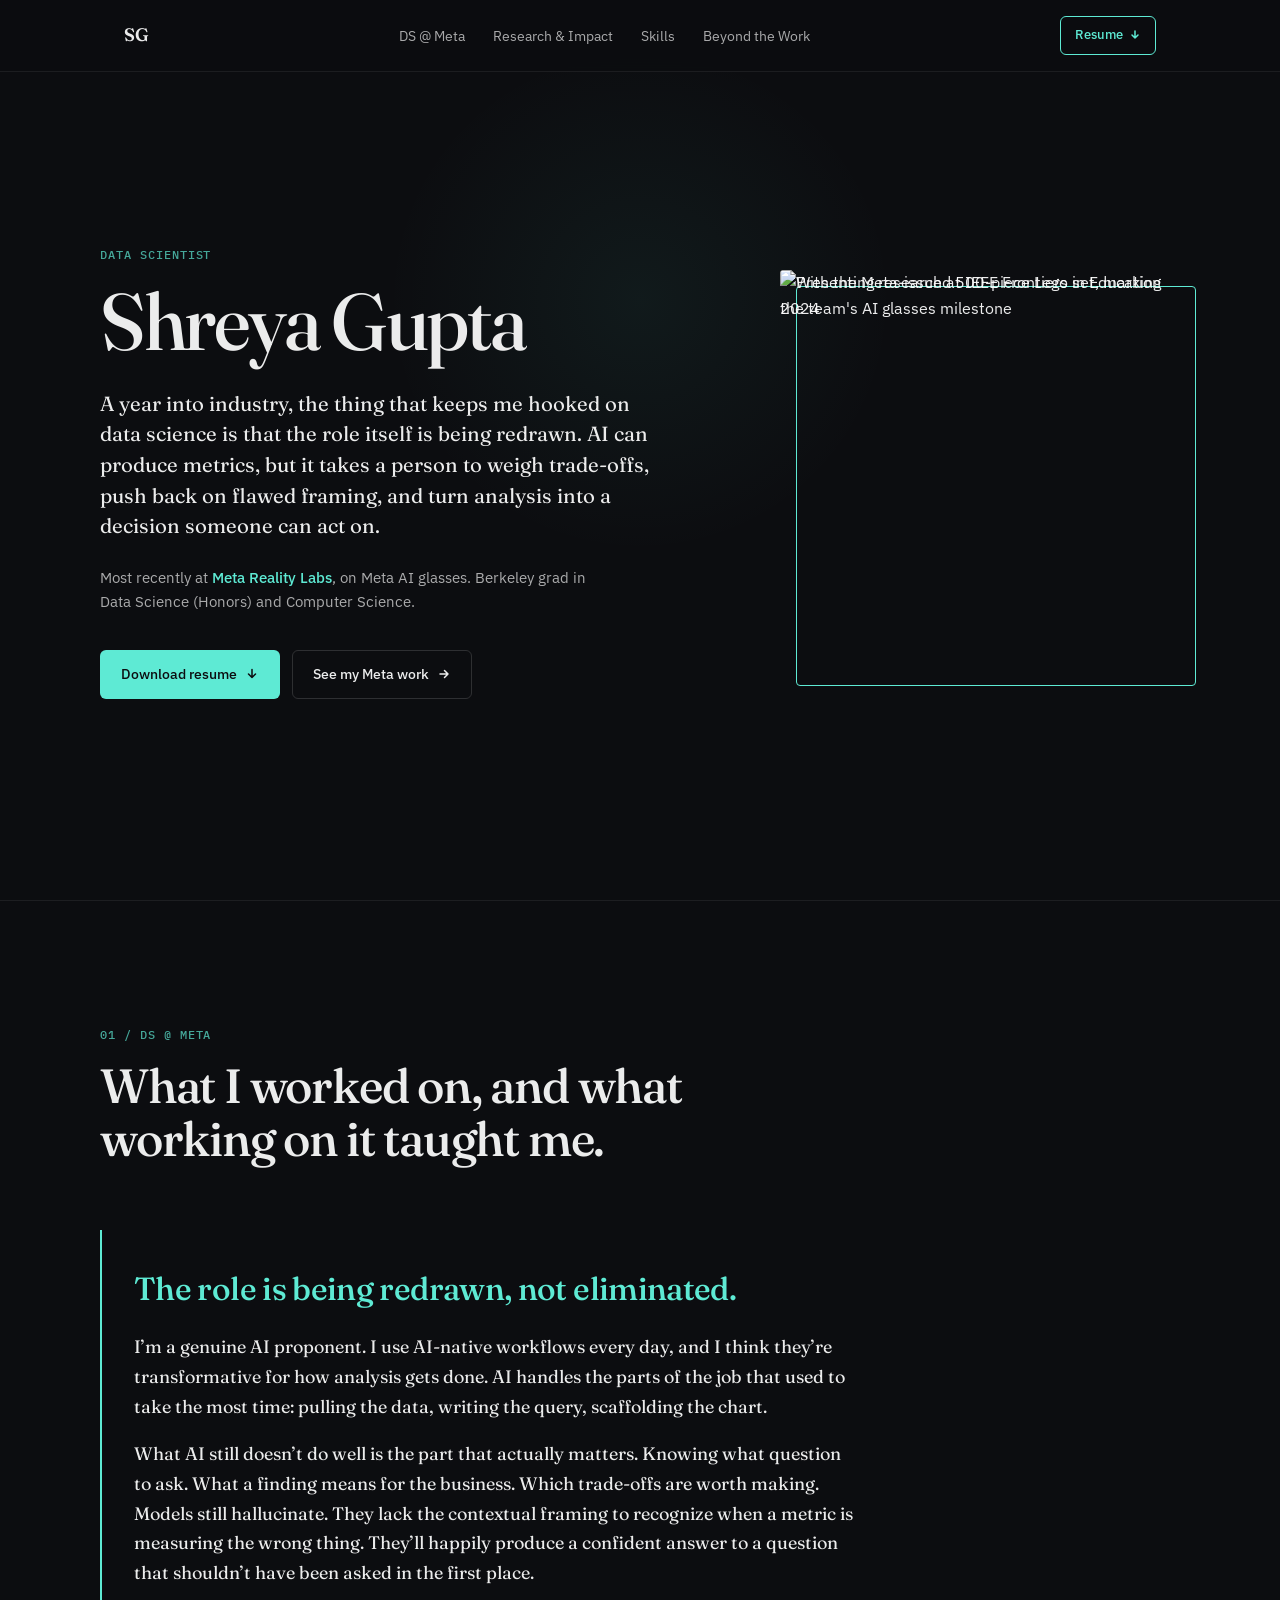
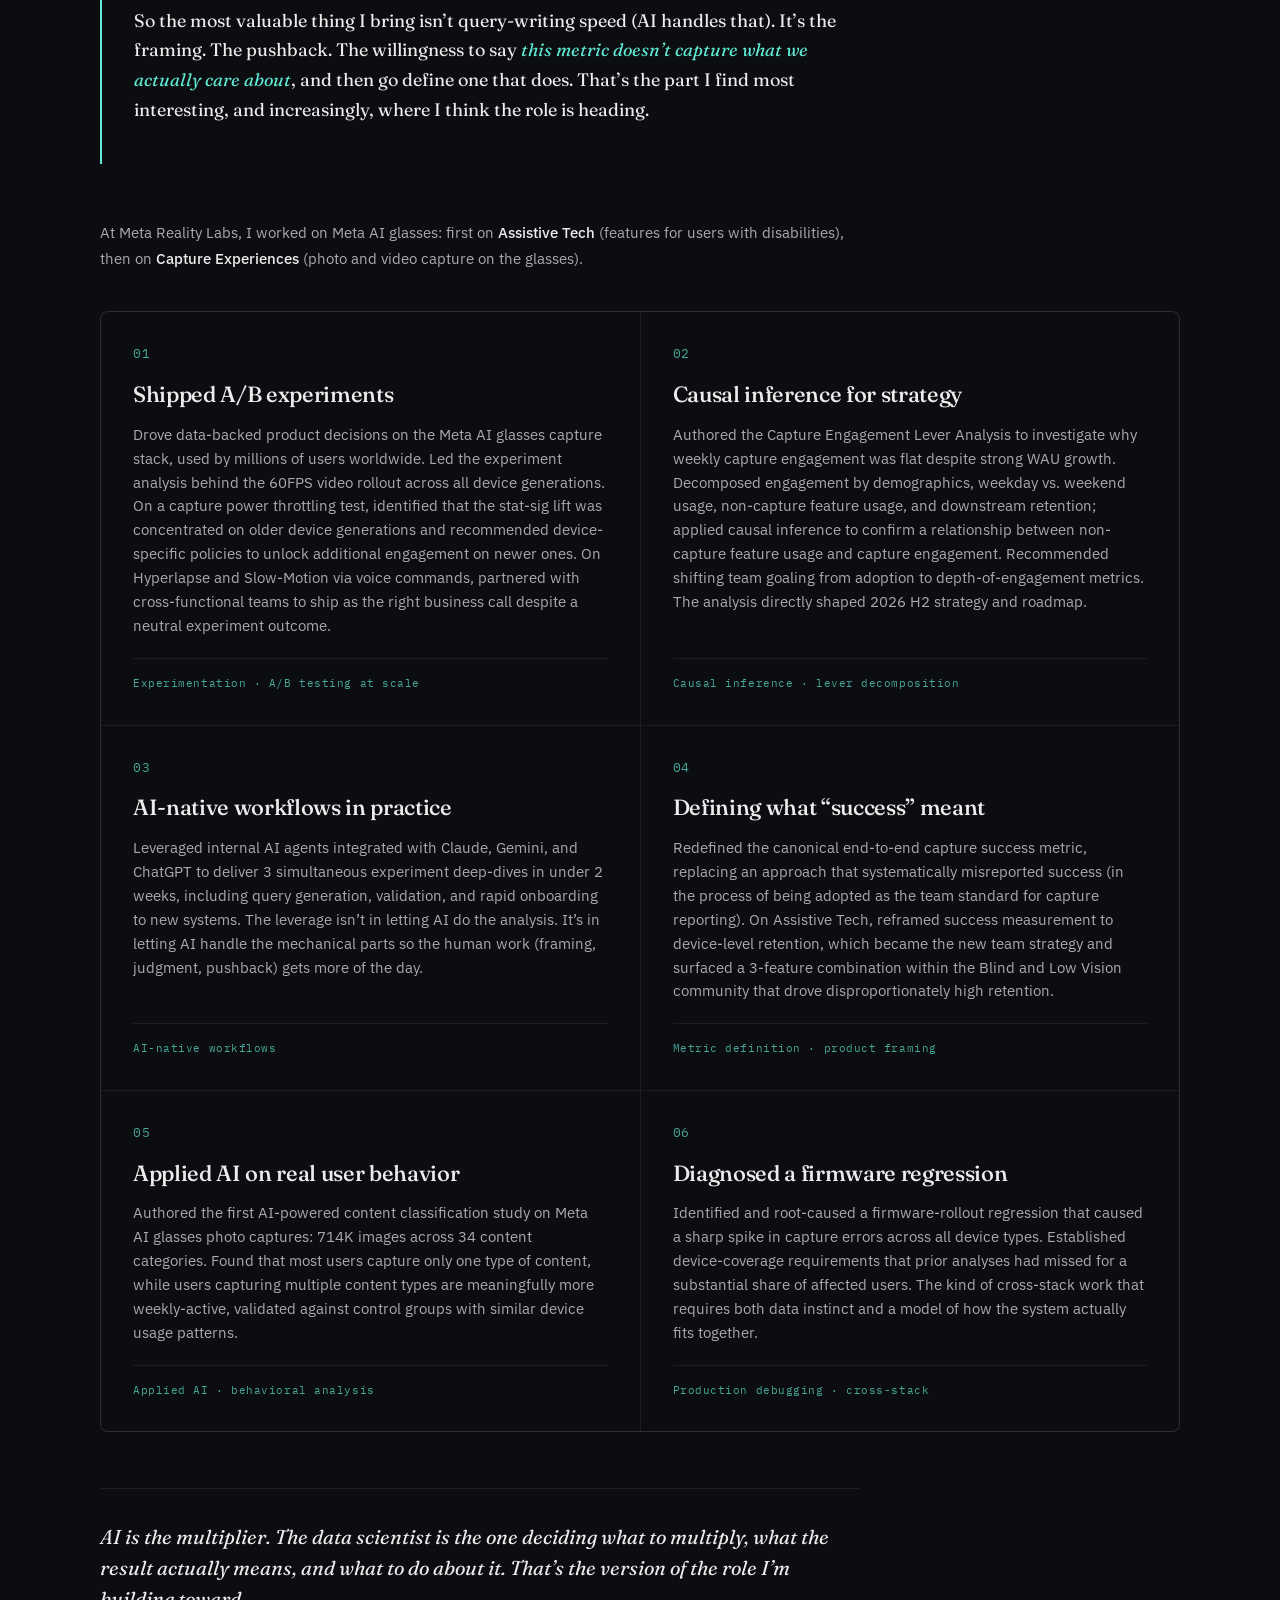
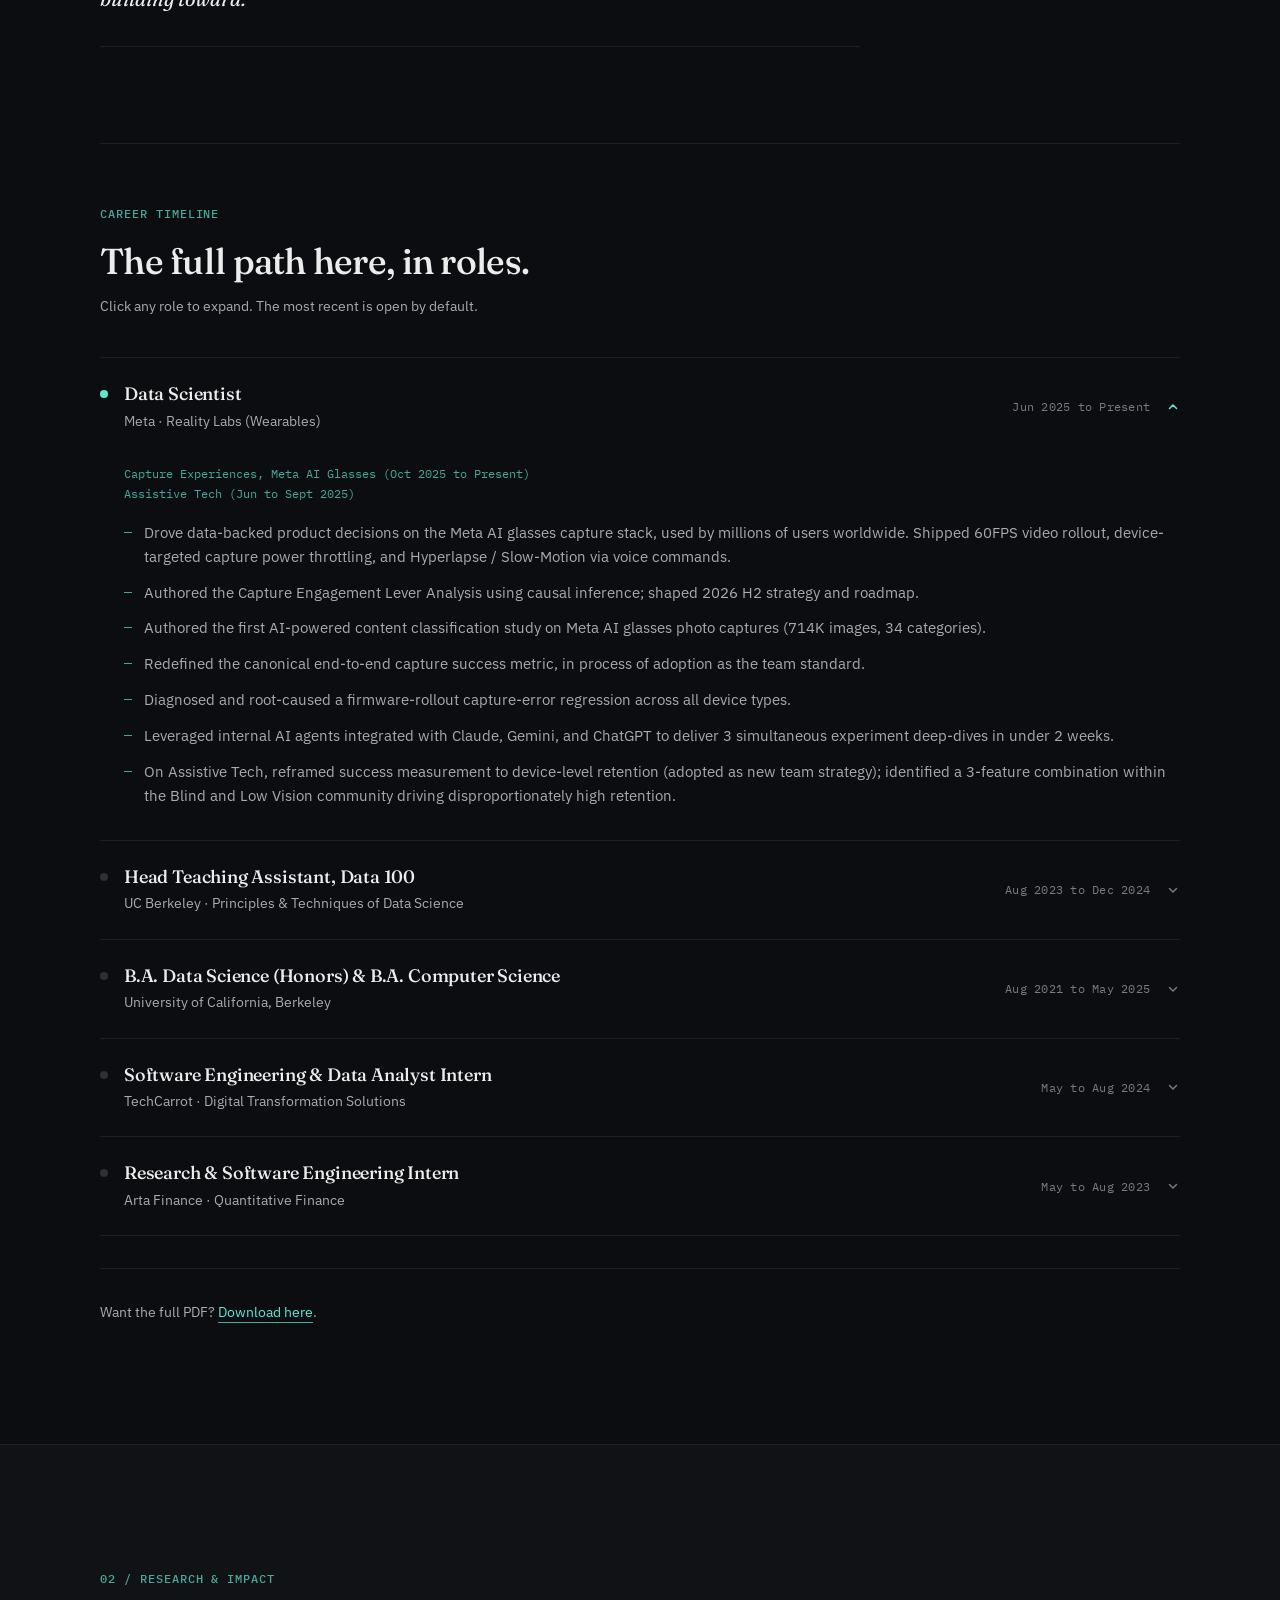
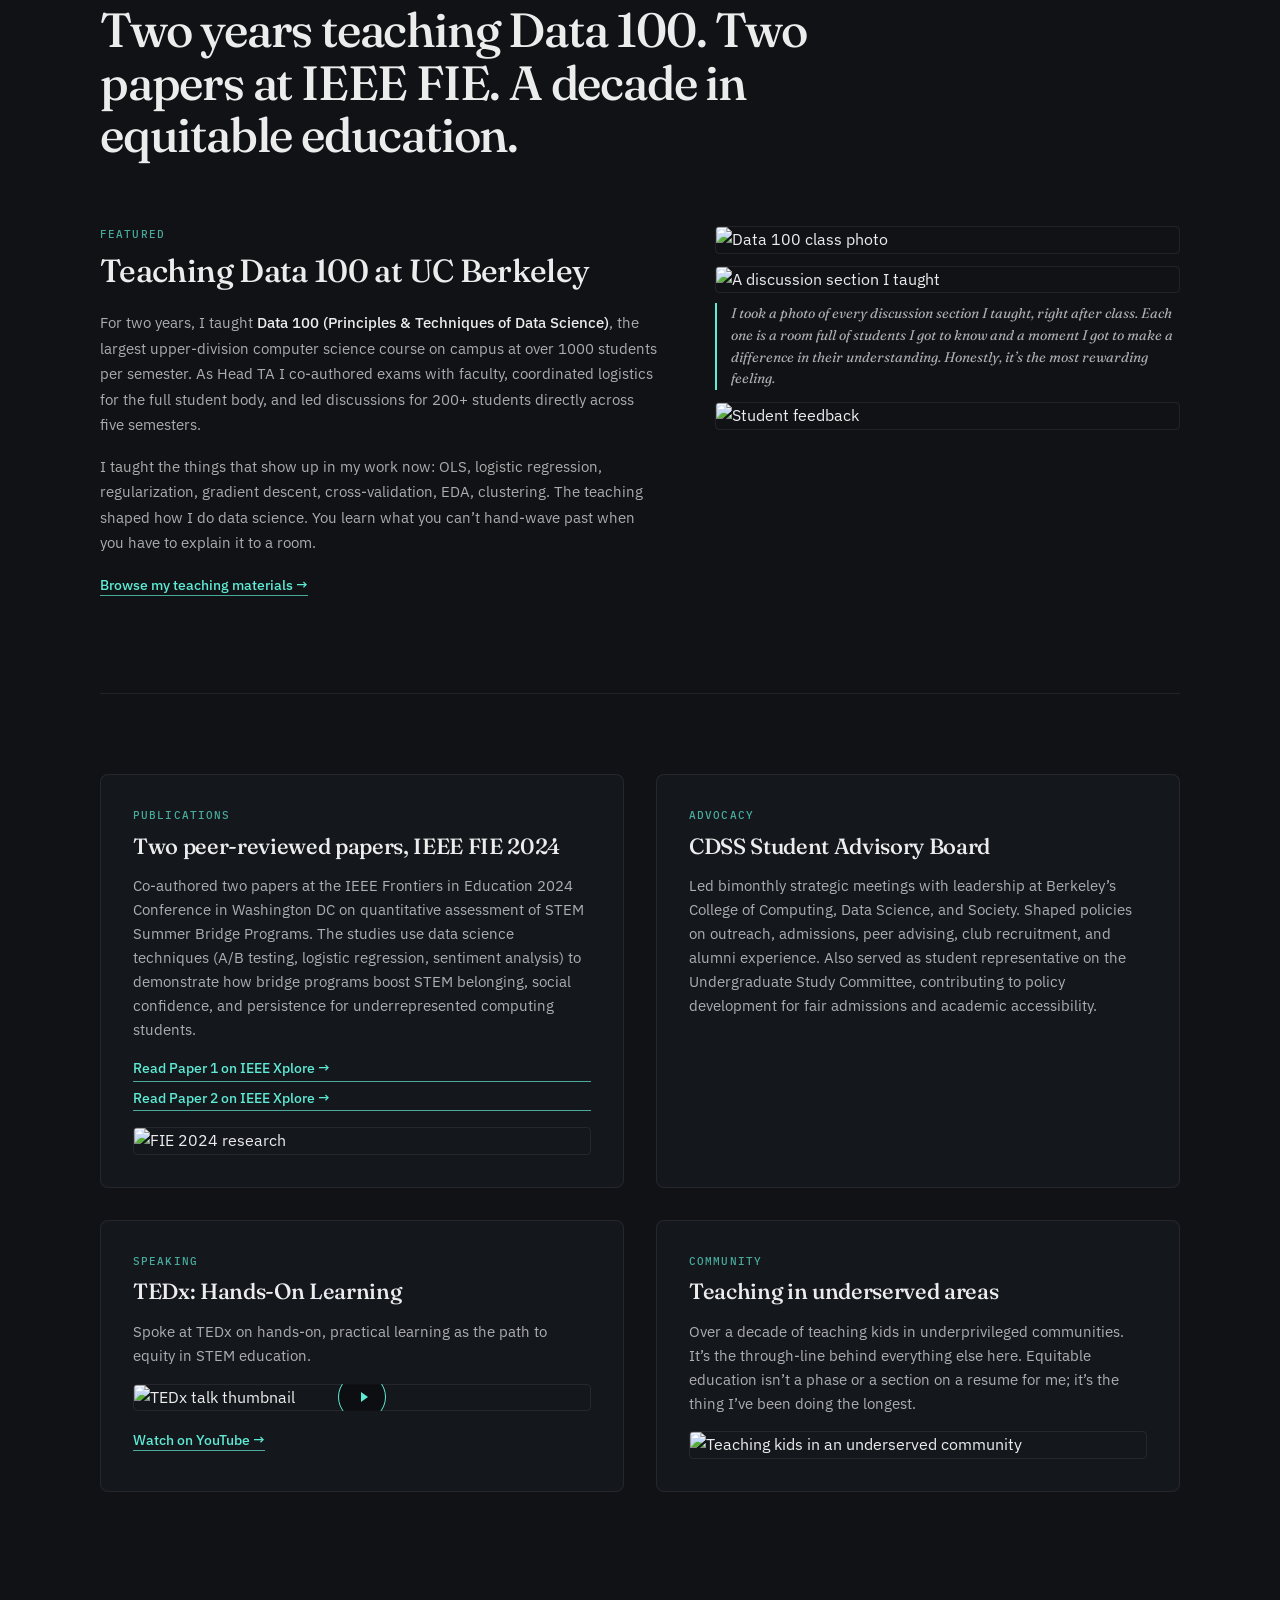
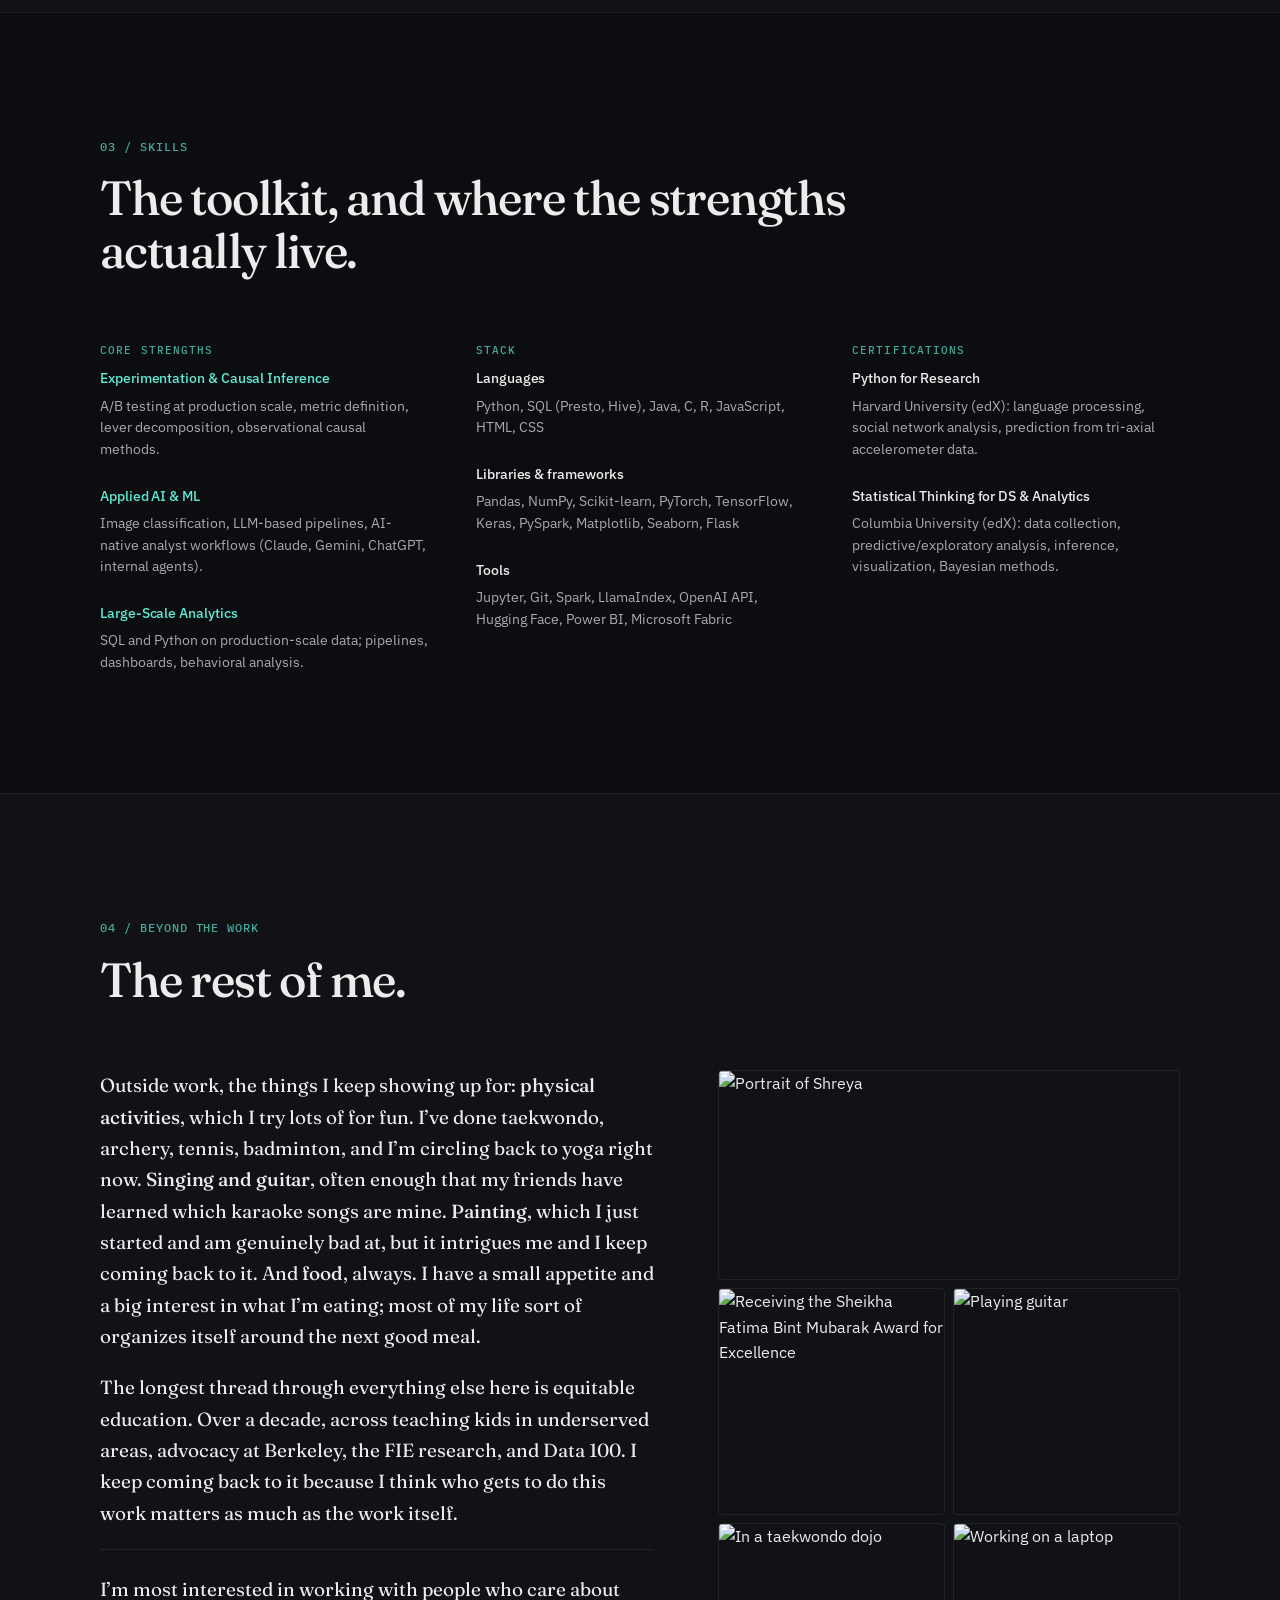
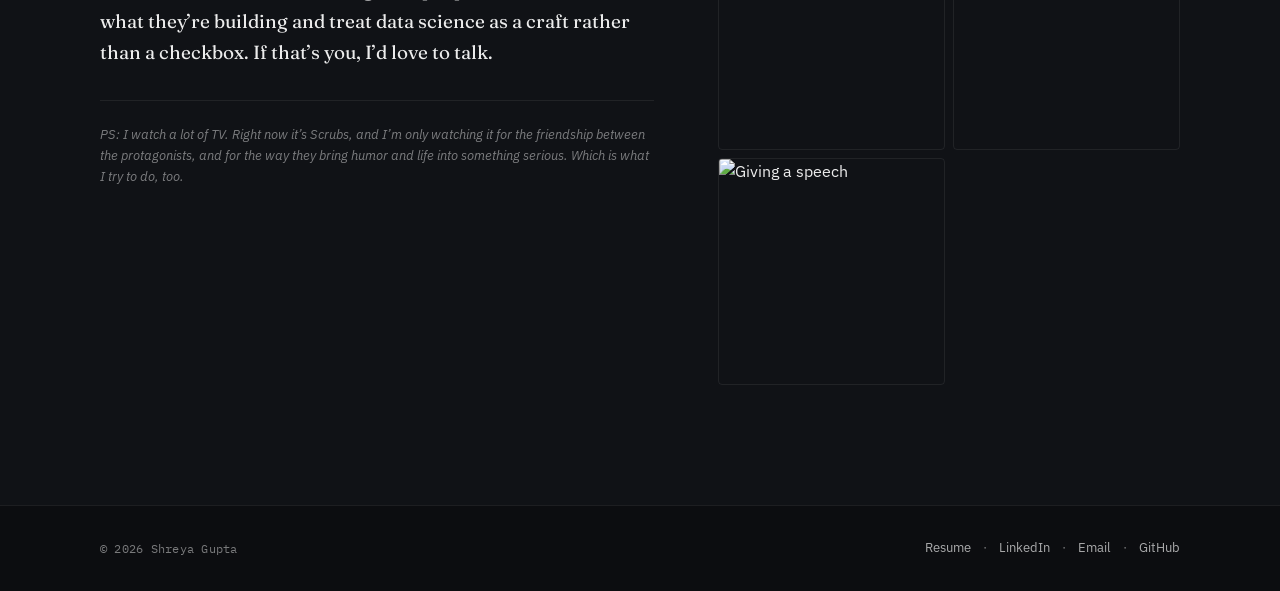
==== commit 8879c51c: "Update index.html remove cringe  Signed-off-by: shreyagxpta <112065775+shreyagxpta@users.noreply.git" ====
--- a/index.html
+++ b/index.html
@@ -502,9 +502,6 @@
             <div class="about-layout">
 
                 <div class="about-text">
-                    <p class="about-para">
-                        I&rsquo;d rather just show you what I&rsquo;m like and let you decide.
-                    </p>
 
                     <p class="about-para">
                         Outside work, the things I keep showing up for: <strong>physical activities</strong>, which I try lots of for fun. I&rsquo;ve done taekwondo, archery, tennis, badminton, and I&rsquo;m circling back to yoga right now. <strong>Singing and guitar</strong>, often enough that my friends have learned which karaoke songs are mine. <strong>Painting</strong>, which I just started and am genuinely bad at, but it intrigues me and I keep coming back to it. And <strong>food</strong>, always. I have a small appetite and a big interest in what I&rsquo;m eating; most of my life sort of organizes itself around the next good meal.
--- a/style2.css
+++ b/style2.css
@@ -296,14 +296,49 @@
     margin-left: auto;
 }
 
-.hero-image {
+.hero-photos {
+    position: relative;
+    width: 100%;
+    height: 100%;
+    z-index: 1;
+}
+
+.hero-photo {
+    position: absolute;
+    inset: 0;
     width: 100%;
     height: 100%;
     object-fit: cover;
     border-radius: 4px;
     filter: grayscale(15%) contrast(1.02);
-    position: relative;
+}
+
+/* Bottom image stays put. Top image fades in and out, revealing the bottom. */
+.hero-photo-1 {
     z-index: 1;
+}
+
+.hero-photo-2 {
+    z-index: 2;
+    animation: heroTopFade 12s ease-in-out infinite;
+}
+
+@keyframes heroTopFade {
+    0%, 40% {
+        opacity: 1;
+    }
+    50%, 90% {
+        opacity: 0;
+    }
+    100% {
+        opacity: 1;
+    }
+}
+
+@media (prefers-reduced-motion: reduce) {
+    .hero-photo-2 {
+        animation: none;
+    }
 }
 
 .hero-image-frame {
@@ -644,6 +679,15 @@
     margin-bottom: 0;
 }
 
+.role-image {
+    width: 100%;
+    max-width: 360px;
+    border-radius: 4px;
+    margin-top: 24px;
+    border: 1px solid var(--border);
+    filter: grayscale(10%) contrast(1.02);
+}
+
 .resume-footer {
     font-family: var(--font-body);
     font-size: 14px;
@@ -725,6 +769,23 @@
     border: 1px solid var(--border);
 }
 
+.data100-figure {
+    margin: 0;
+    display: flex;
+    flex-direction: column;
+    gap: 10px;
+}
+
+.data100-figure figcaption {
+    font-family: var(--font-display);
+    font-style: italic;
+    font-size: 14px;
+    line-height: 1.55;
+    color: var(--text-secondary);
+    padding-left: 14px;
+    border-left: 2px solid var(--accent);
+}
+
 /* ---------- Impact grid (Research & Impact) ---------- */
 
 .impact-grid {
@@ -769,6 +830,48 @@
     border-radius: 4px;
     margin-top: 8px;
     border: 1px solid var(--border);
+}
+
+.impact-thumb-link {
+    position: relative;
+    display: block;
+    margin: 8px 0 16px;
+    border-radius: 4px;
+    overflow: hidden;
+    cursor: pointer;
+}
+
+.impact-thumb {
+    margin: 0;
+    transition: filter 0.3s ease, transform 0.3s ease;
+}
+
+.impact-thumb-link:hover .impact-thumb {
+    filter: brightness(0.85);
+}
+
+.impact-thumb-play {
+    position: absolute;
+    top: 50%;
+    left: 50%;
+    transform: translate(-50%, -50%);
+    width: 48px;
+    height: 48px;
+    background: rgba(12, 13, 16, 0.85);
+    border: 1px solid var(--accent);
+    border-radius: 50%;
+    display: flex;
+    align-items: center;
+    justify-content: center;
+    color: var(--accent);
+    padding-left: 3px;
+    transition: background 0.25s ease, transform 0.25s ease;
+}
+
+.impact-thumb-link:hover .impact-thumb-play {
+    background: var(--accent);
+    color: var(--bg);
+    transform: translate(-50%, -50%) scale(1.05);
 }
 
 .impact-links {
@@ -884,9 +987,11 @@
     transform: translateY(-2px);
 }
 
-.about-photos img:nth-child(5) {
+/* First photo (your-photo.jpg) spans full width as a featured banner */
+.about-photos .about-photo-feature {
     grid-column: span 2;
-    aspect-ratio: 2.5 / 1;
+    aspect-ratio: 2.2 / 1;
+    object-position: center 30%;
 }
 
 /* ---------- Footer ---------- */
@@ -1048,10 +1153,6 @@
         flex-direction: column;
         text-align: center;
         gap: 16px;
-    }
-
-    .about-photos img:nth-child(5) {
-        grid-column: span 2;
     }
 }
 
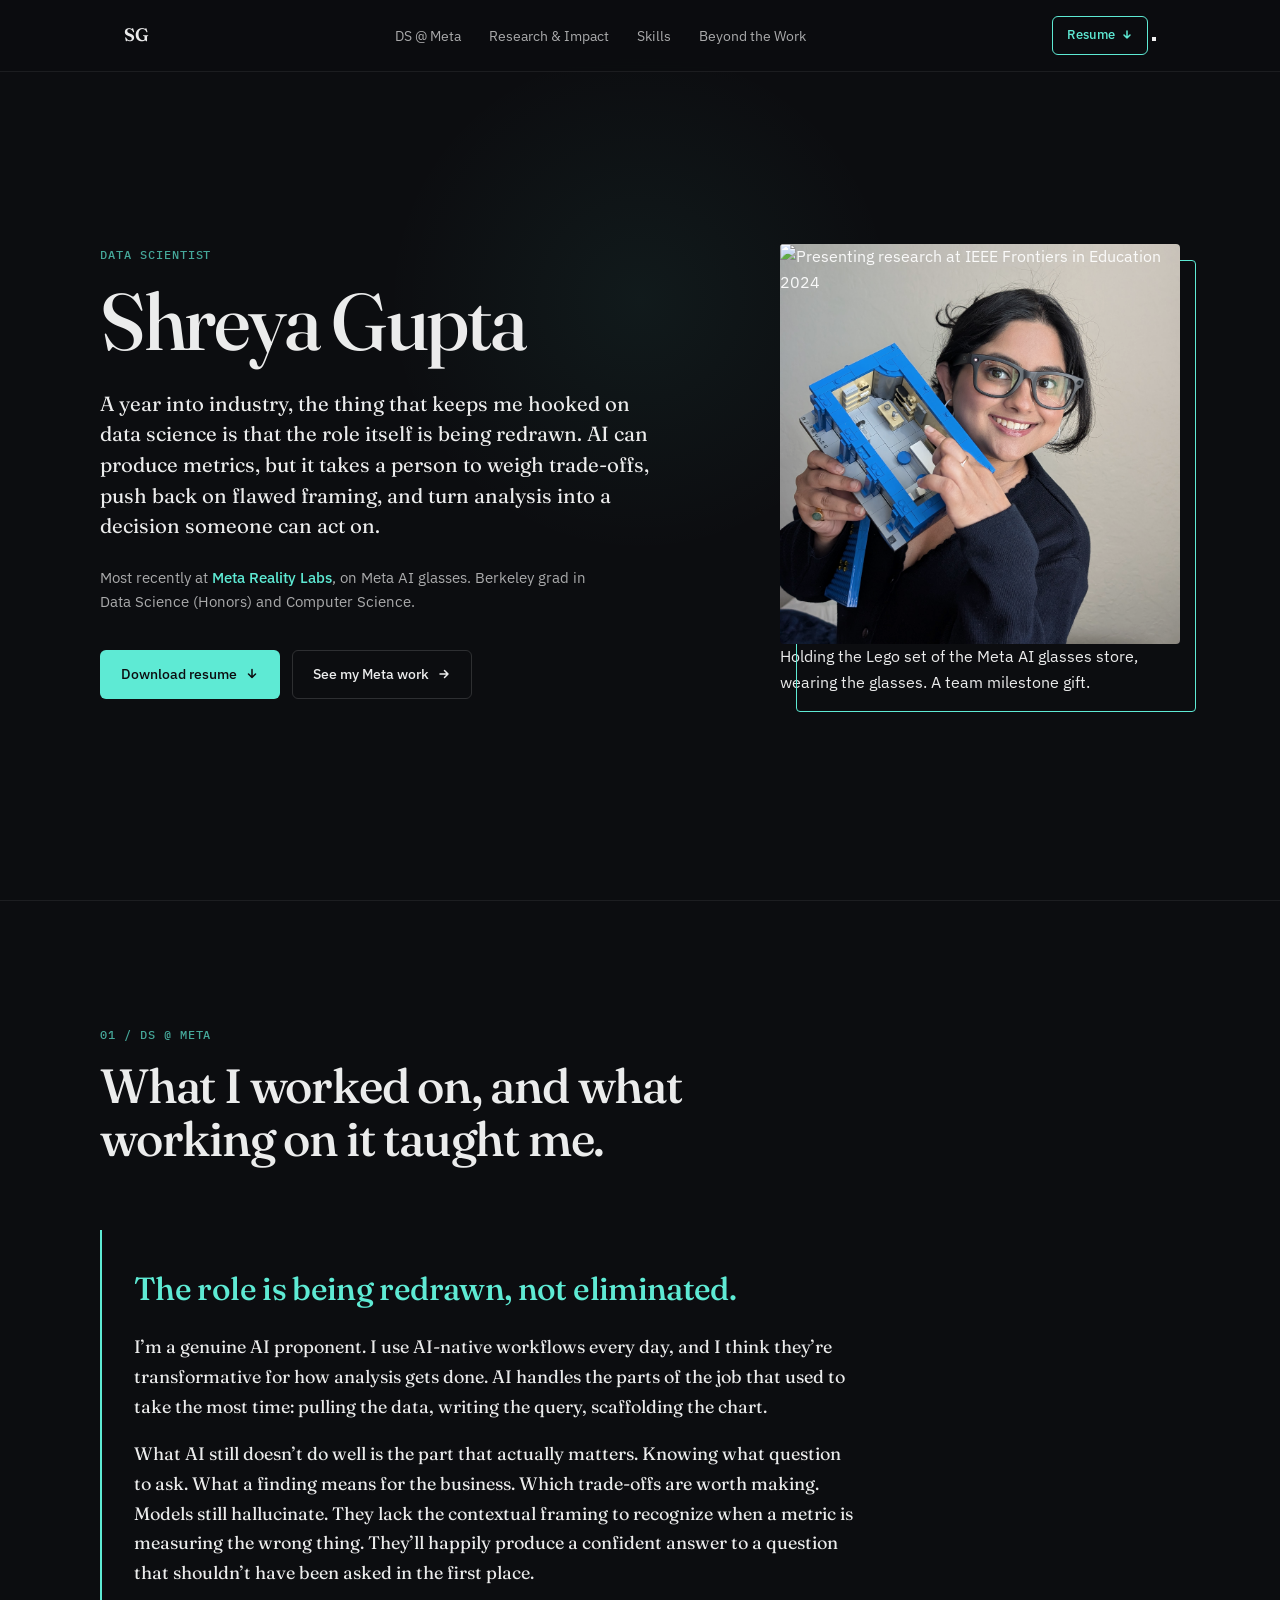
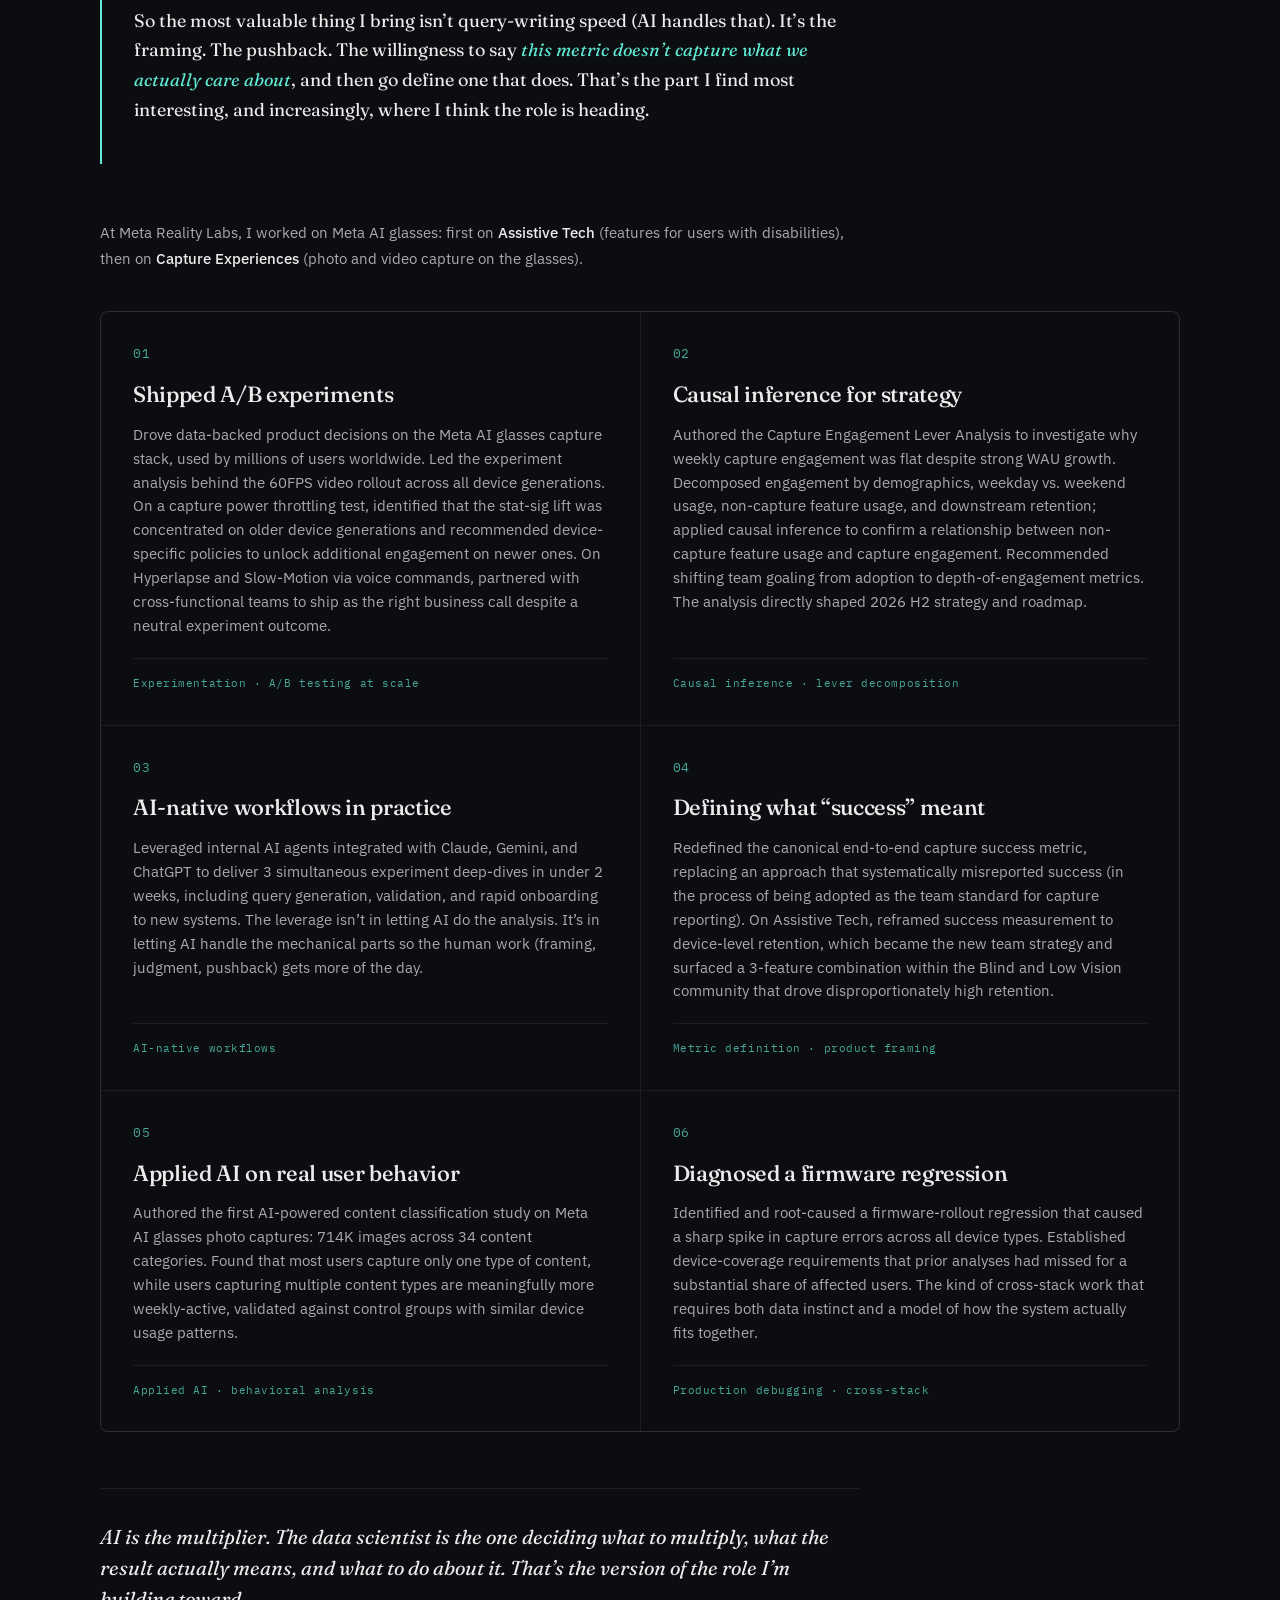
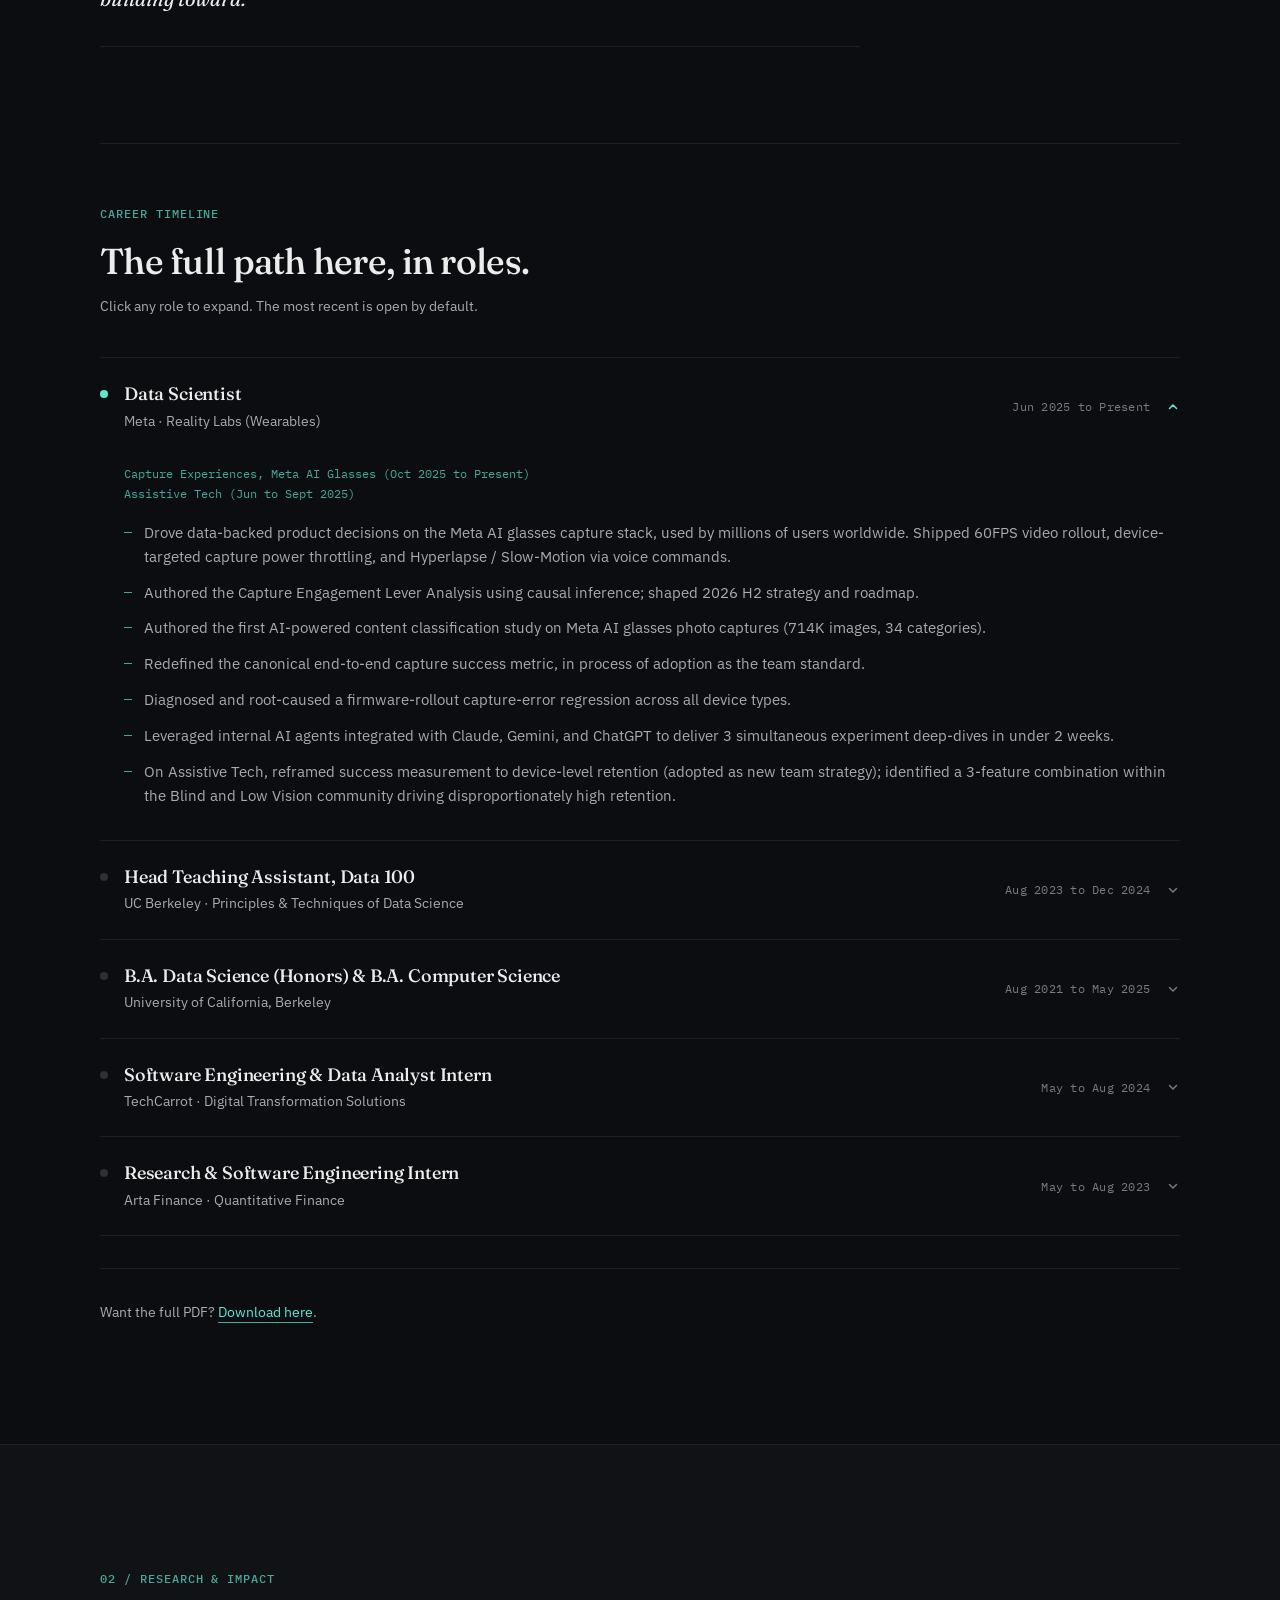
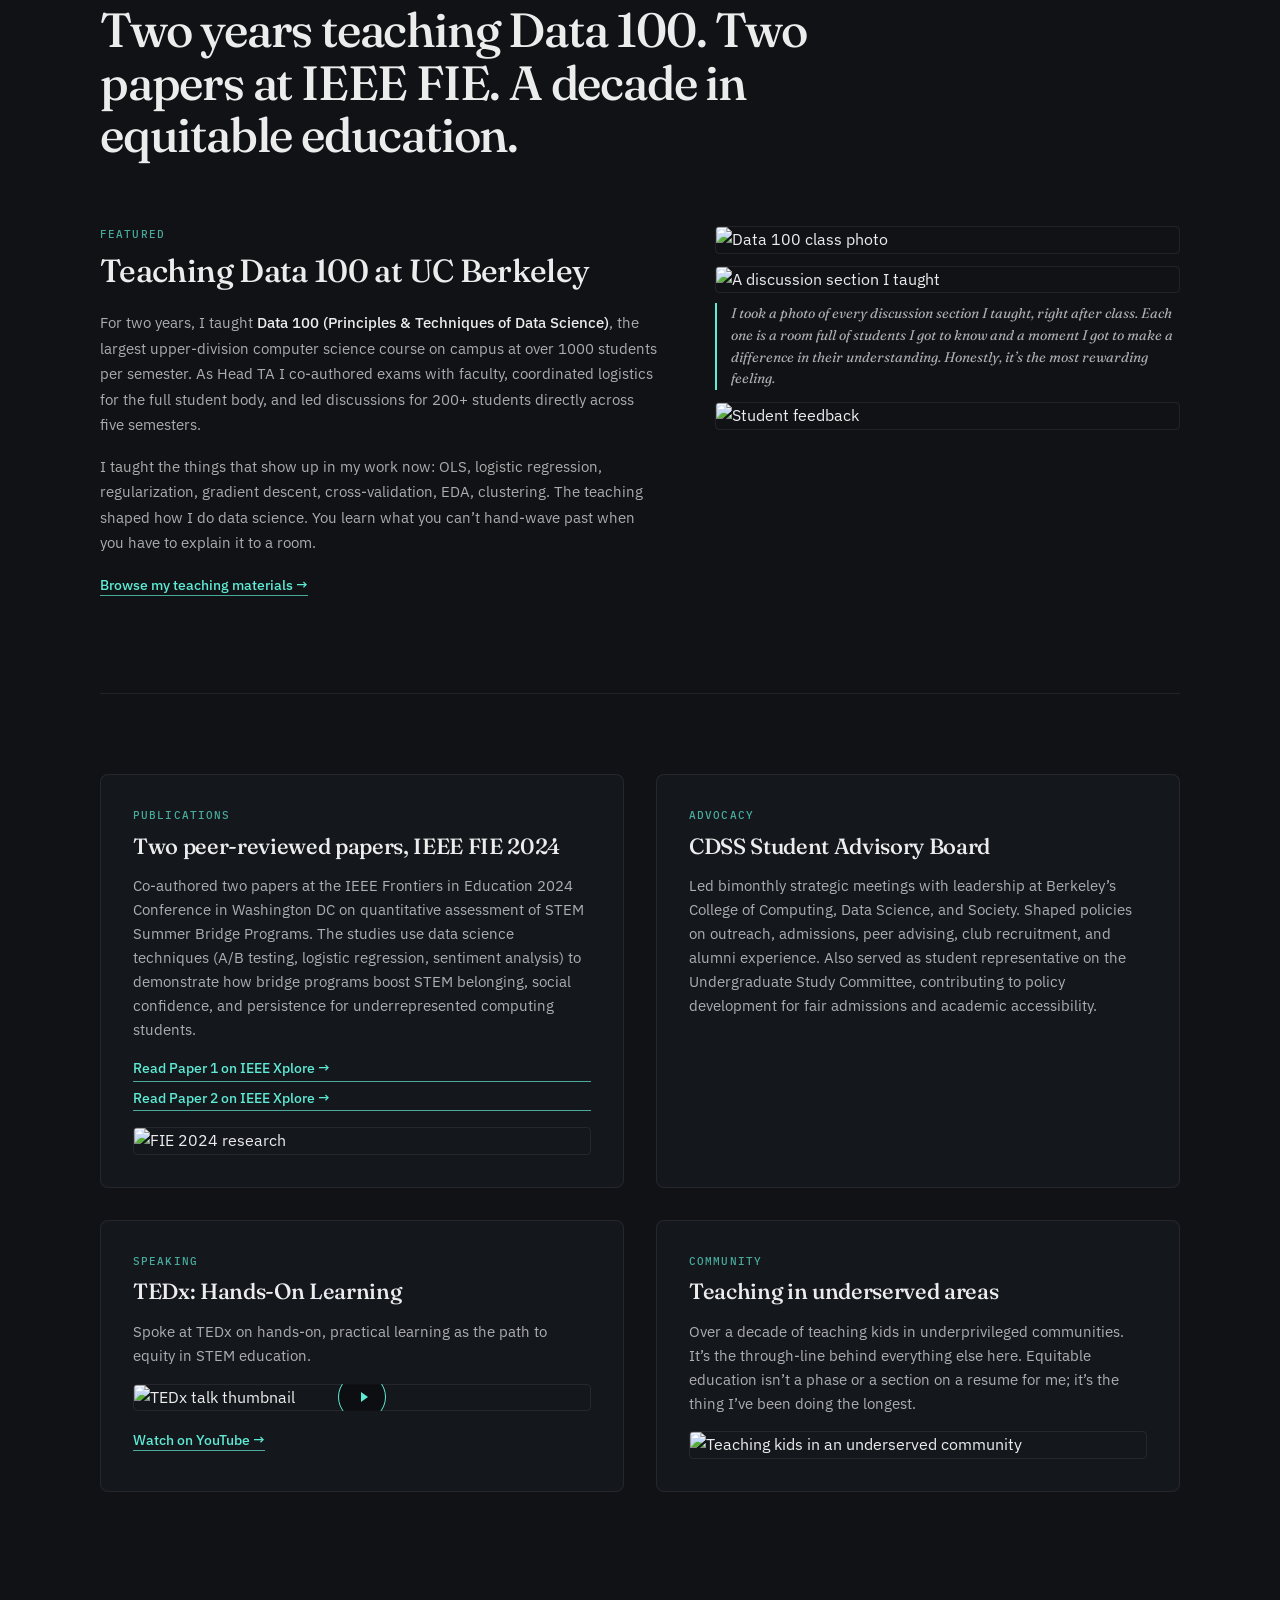
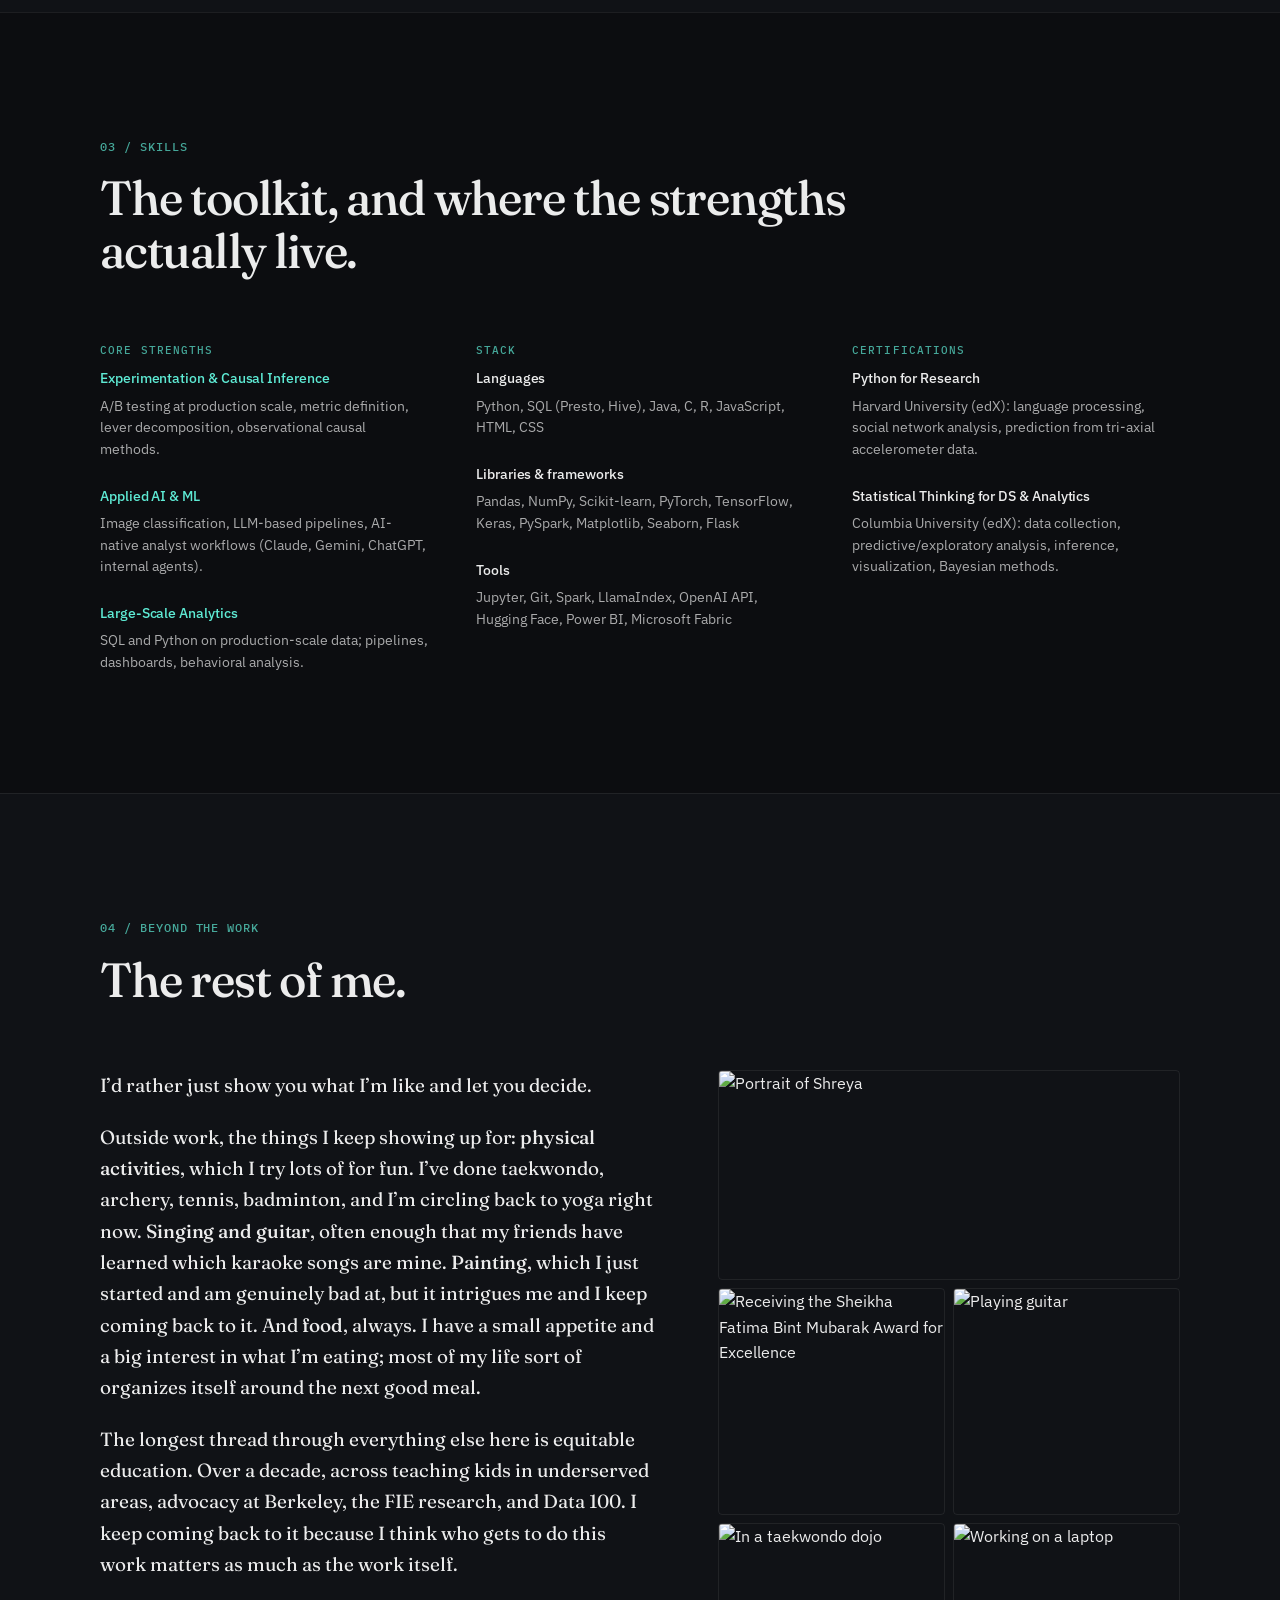
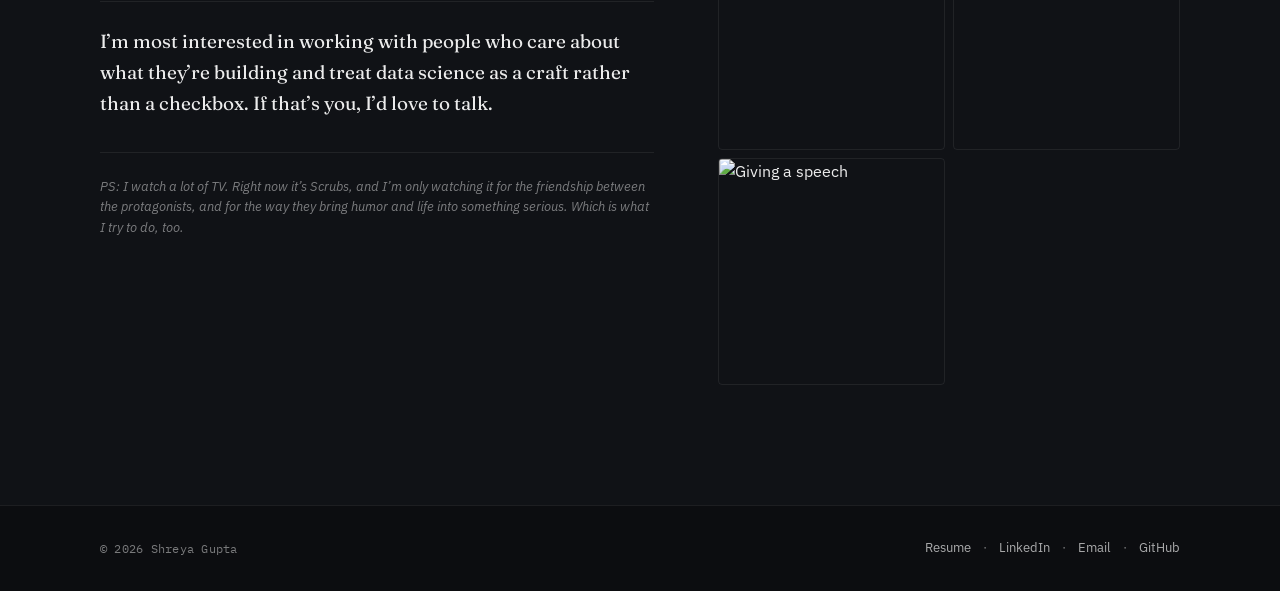
==== commit c918b4bf: "Update index.html Signed-off-by: shreyagxpta <112065775+shreyagxpta@users.noreply.github.com>" ====
--- a/index.html
+++ b/index.html
@@ -22,18 +22,25 @@
     <nav class="nav">
         <div class="nav-inner">
             <a href="#home" class="nav-brand">SG</a>
-            <ul class="nav-links">
+            <ul class="nav-links" id="navLinks">
                 <li><a href="#meta">DS @ Meta</a></li>
                 <li><a href="#research">Research &amp; Impact</a></li>
                 <li><a href="#skills">Skills</a></li>
                 <li><a href="#about">Beyond the Work</a></li>
             </ul>
-            <a href="Shreya_Gupta_Post_Meta_Final_Resume.pdf" class="nav-cta" download>
-                <span>Resume</span>
-                <svg width="12" height="12" viewBox="0 0 12 12" fill="none" aria-hidden="true">
-                    <path d="M3 6L6 9L9 6M6 9V2" stroke="currentColor" stroke-width="1.5" stroke-linecap="round" stroke-linejoin="round"/>
-                </svg>
-            </a>
+            <div class="nav-right">
+                <a href="Shreya_Gupta_Post_Meta_Final_Resume.pdf" class="nav-cta" download>
+                    <span>Resume</span>
+                    <svg width="12" height="12" viewBox="0 0 12 12" fill="none" aria-hidden="true">
+                        <path d="M3 6L6 9L9 6M6 9V2" stroke="currentColor" stroke-width="1.5" stroke-linecap="round" stroke-linejoin="round"/>
+                    </svg>
+                </a>
+                <button class="nav-toggle" id="navToggle" aria-label="Toggle navigation menu" aria-expanded="false" aria-controls="navLinks">
+                    <span class="nav-toggle-bar"></span>
+                    <span class="nav-toggle-bar"></span>
+                    <span class="nav-toggle-bar"></span>
+                </button>
+            </div>
         </div>
     </nav>
 
@@ -67,16 +74,18 @@
 
             <div class="hero-image-wrap">
                 <!--
-                    Hero photos: two images crossfade slowly between each other.
-                    `hero-lego.jpg` is the Lego/Meta milestone photo (upload to repo root when ready).
-                    Until you upload it, the second slot falls back to honors.png so nothing breaks.
-                    Recommended aspect: roughly square, at least 600px on the short side.
+                    Hero photos: three images cycle on an 18s loop.
+                    1) meta_store.jpg - Lego AI glasses store milestone (with caption)
+                    2) presenting.jpeg - speaking at IEEE FIE 2024
+                    3) honors.png - portrait
                 -->
                 <div class="hero-photos">
-                    <img src="presenting.jpeg" alt="Presenting research at IEEE Frontiers in Education 2024" class="hero-photo hero-photo-1">
-                    <img src="hero-lego.jpg" alt="With the Meta-issued 500-piece Lego set, marking the team's AI glasses milestone" class="hero-photo hero-photo-2" onerror="this.onerror=null; this.src='honors.png';">
+                    <img src="meta_store.jpg" alt="Holding the Lego set of the Meta AI glasses store, wearing the glasses" class="hero-photo hero-photo-1">
+                    <img src="presenting.jpeg" alt="Presenting research at IEEE Frontiers in Education 2024" class="hero-photo hero-photo-2">
+                    <img src="honors.png" alt="Portrait of Shreya Gupta" class="hero-photo hero-photo-3">
                 </div>
                 <div class="hero-image-frame" aria-hidden="true"></div>
+                <p class="hero-caption" aria-hidden="true">Holding the Lego set of the Meta AI glasses store, wearing the glasses. A team milestone gift.</p>
             </div>
         </div>
     </section>
@@ -502,6 +511,9 @@
             <div class="about-layout">
 
                 <div class="about-text">
+                    <p class="about-para">
+                        I&rsquo;d rather just show you what I&rsquo;m like and let you decide.
+                    </p>
 
                     <p class="about-para">
                         Outside work, the things I keep showing up for: <strong>physical activities</strong>, which I try lots of for fun. I&rsquo;ve done taekwondo, archery, tennis, badminton, and I&rsquo;m circling back to yoga right now. <strong>Singing and guitar</strong>, often enough that my friends have learned which karaoke songs are mine. <strong>Painting</strong>, which I just started and am genuinely bad at, but it intrigues me and I keep coming back to it. And <strong>food</strong>, always. I have a small appetite and a big interest in what I&rsquo;m eating; most of my life sort of organizes itself around the next good meal.
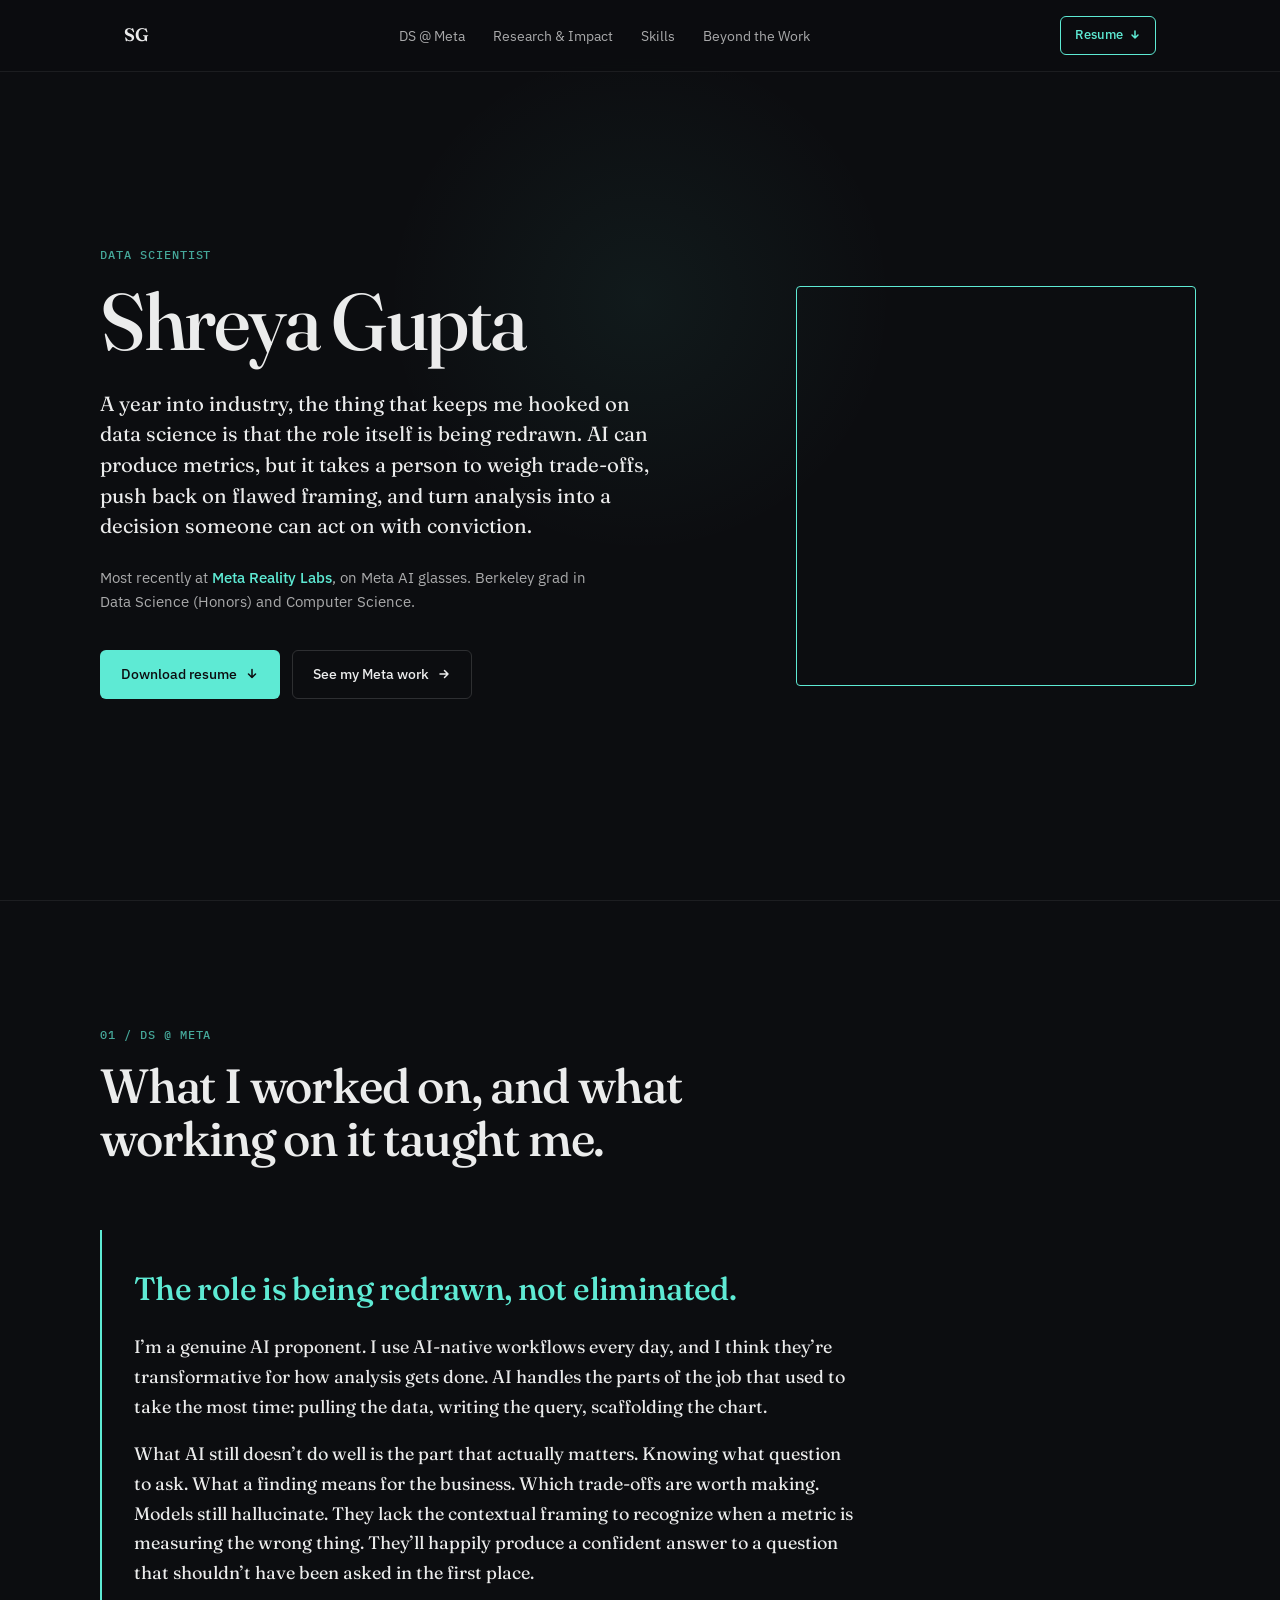
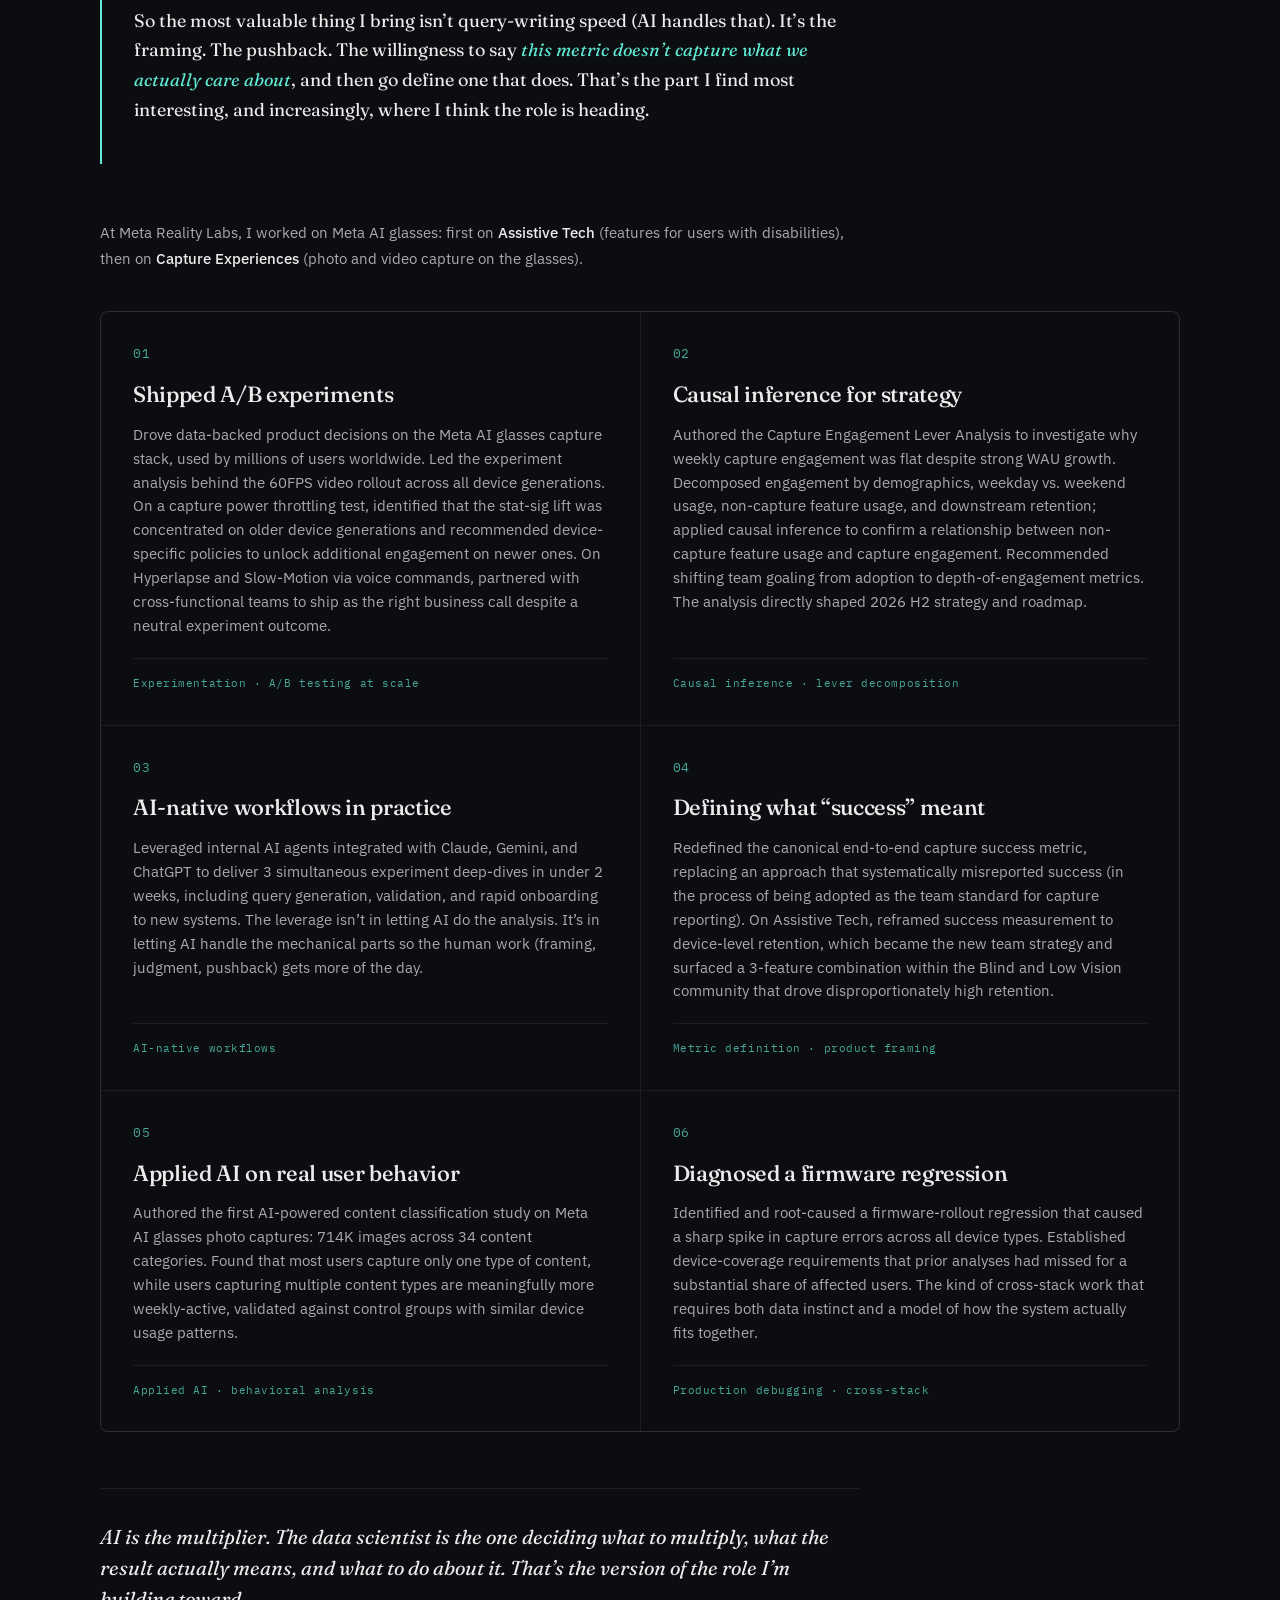
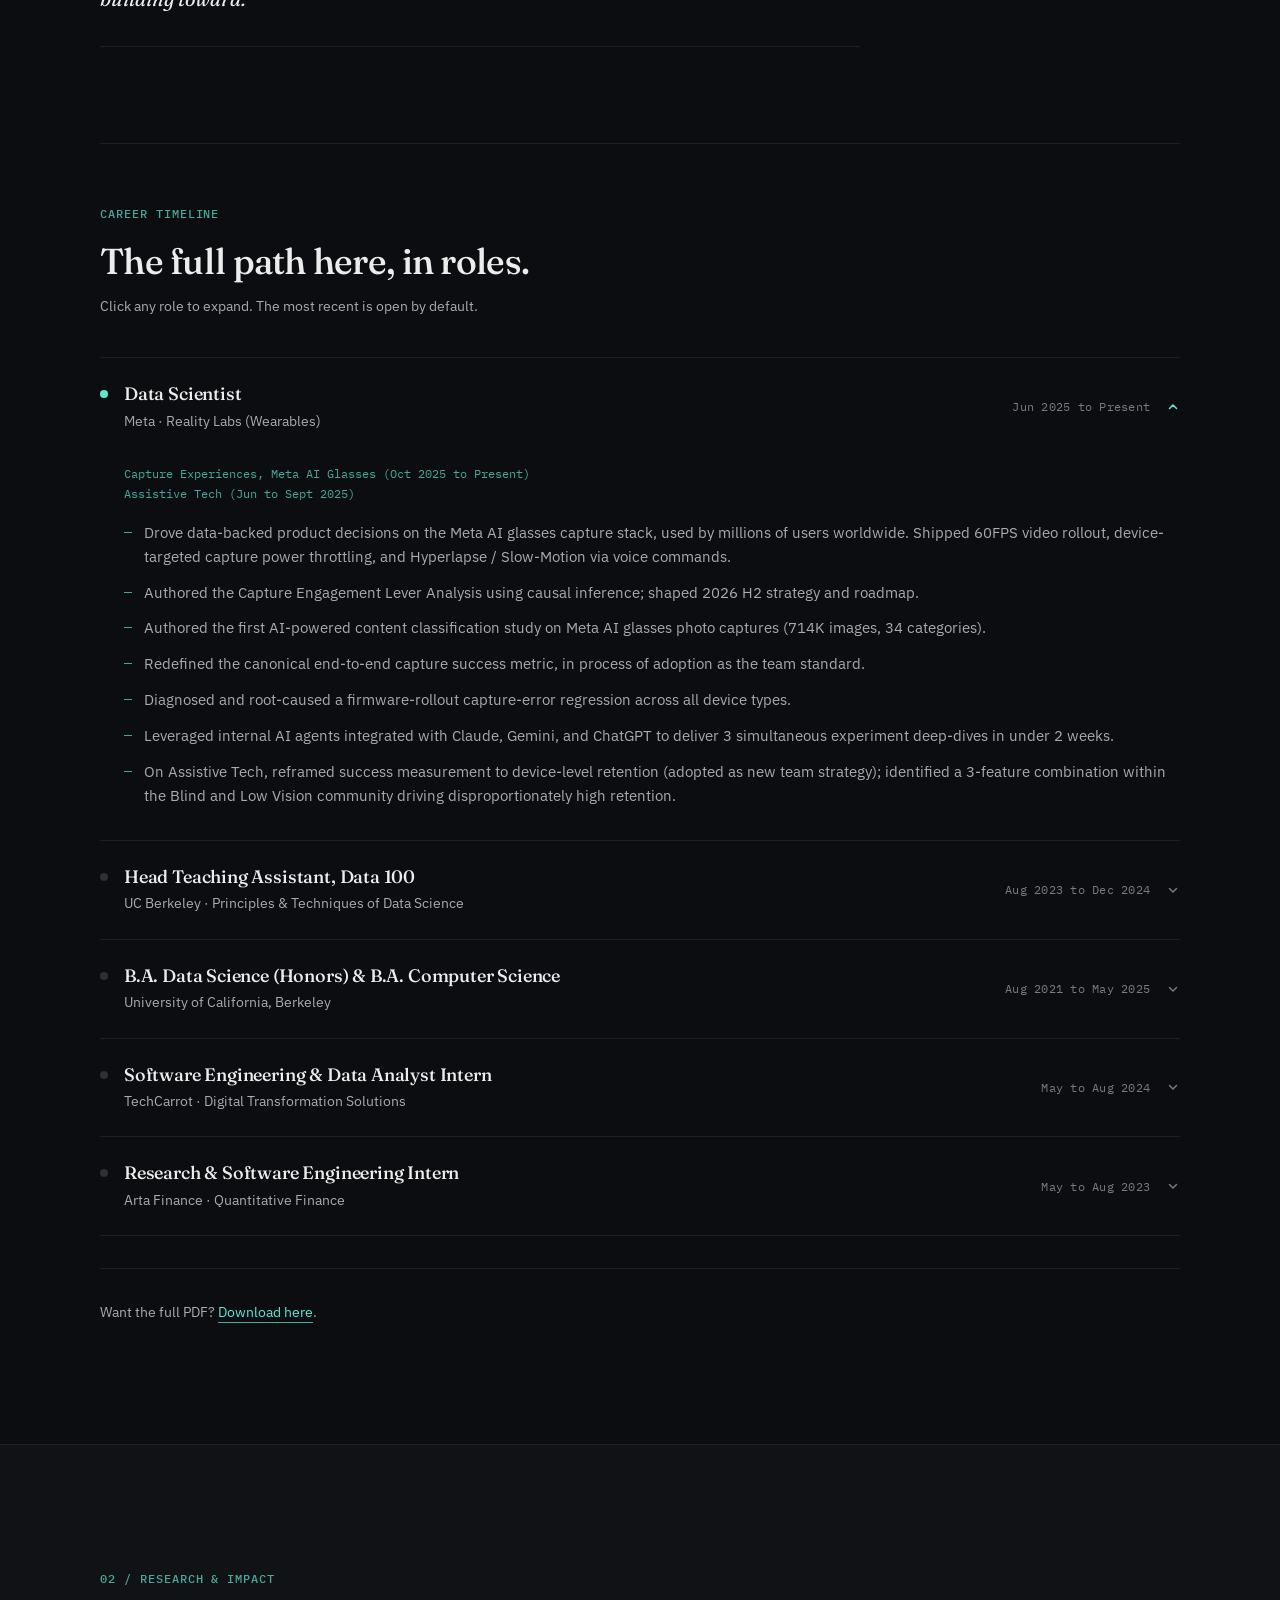
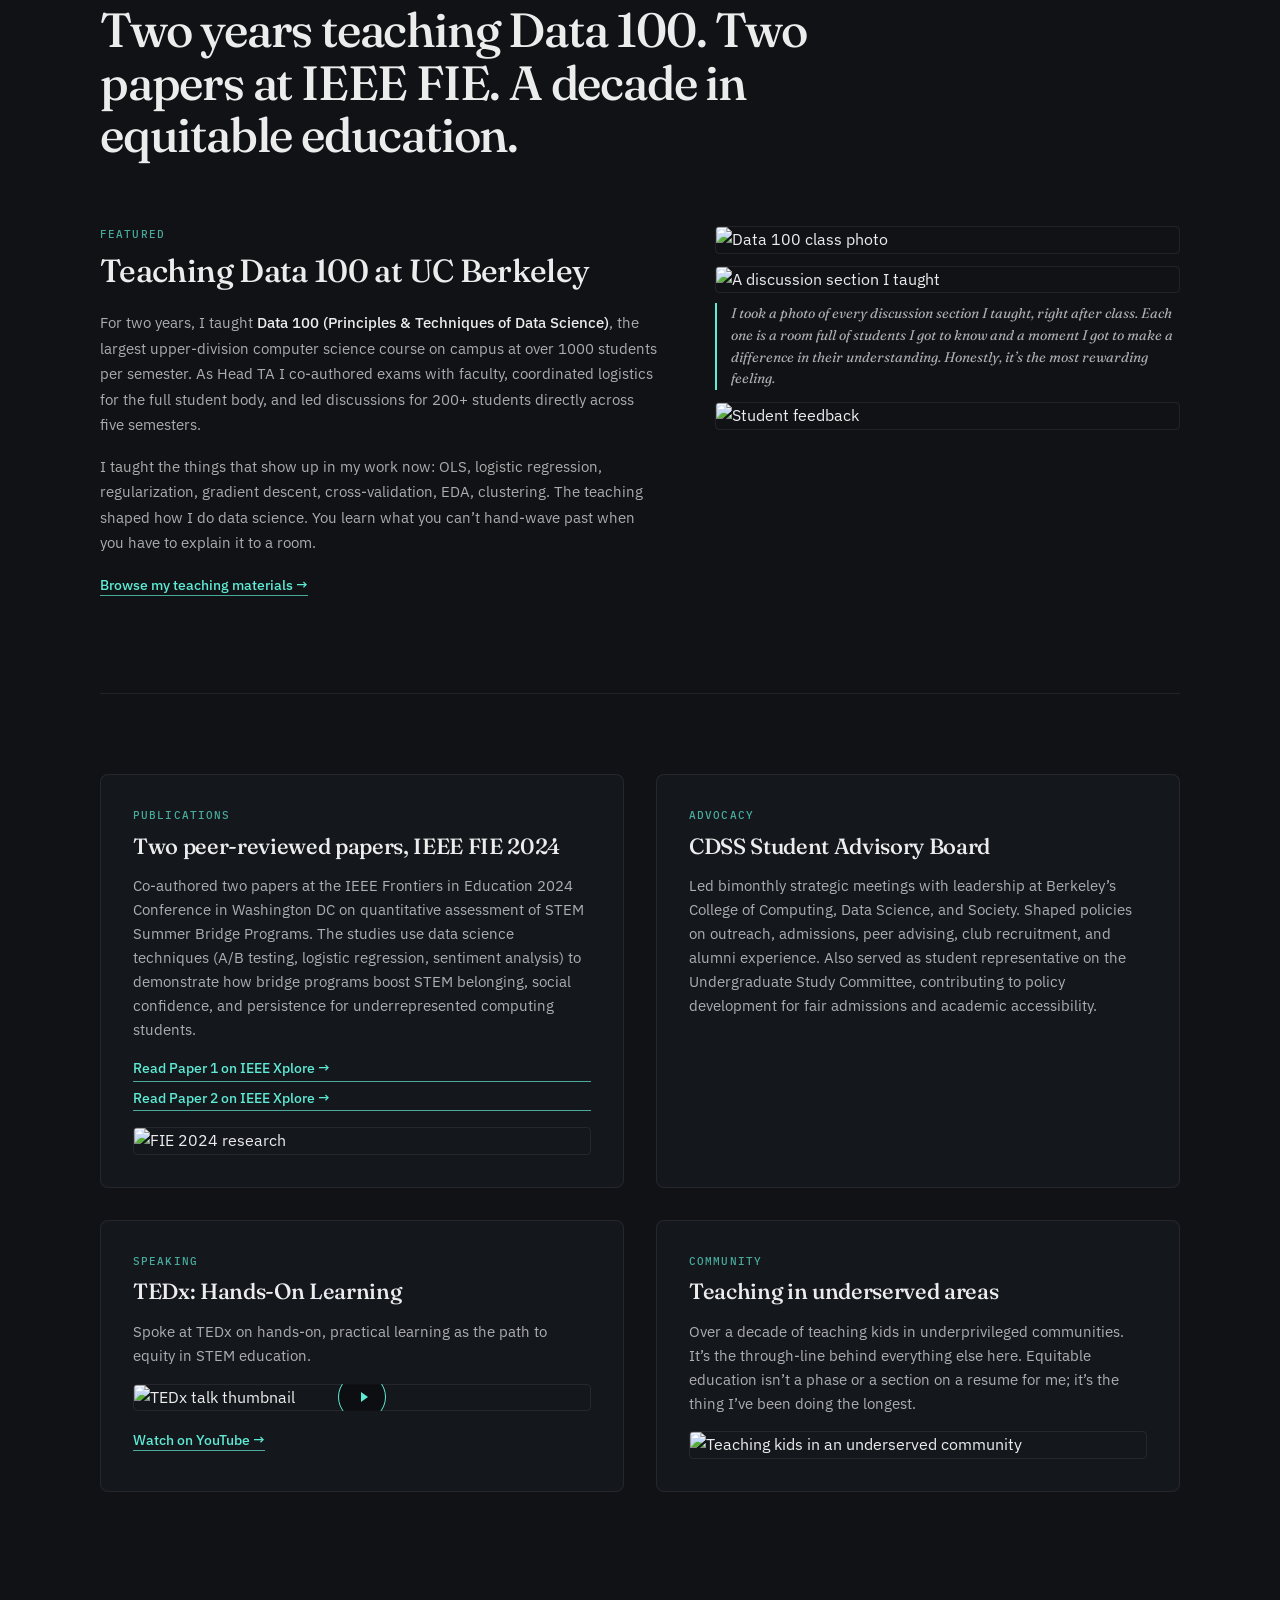
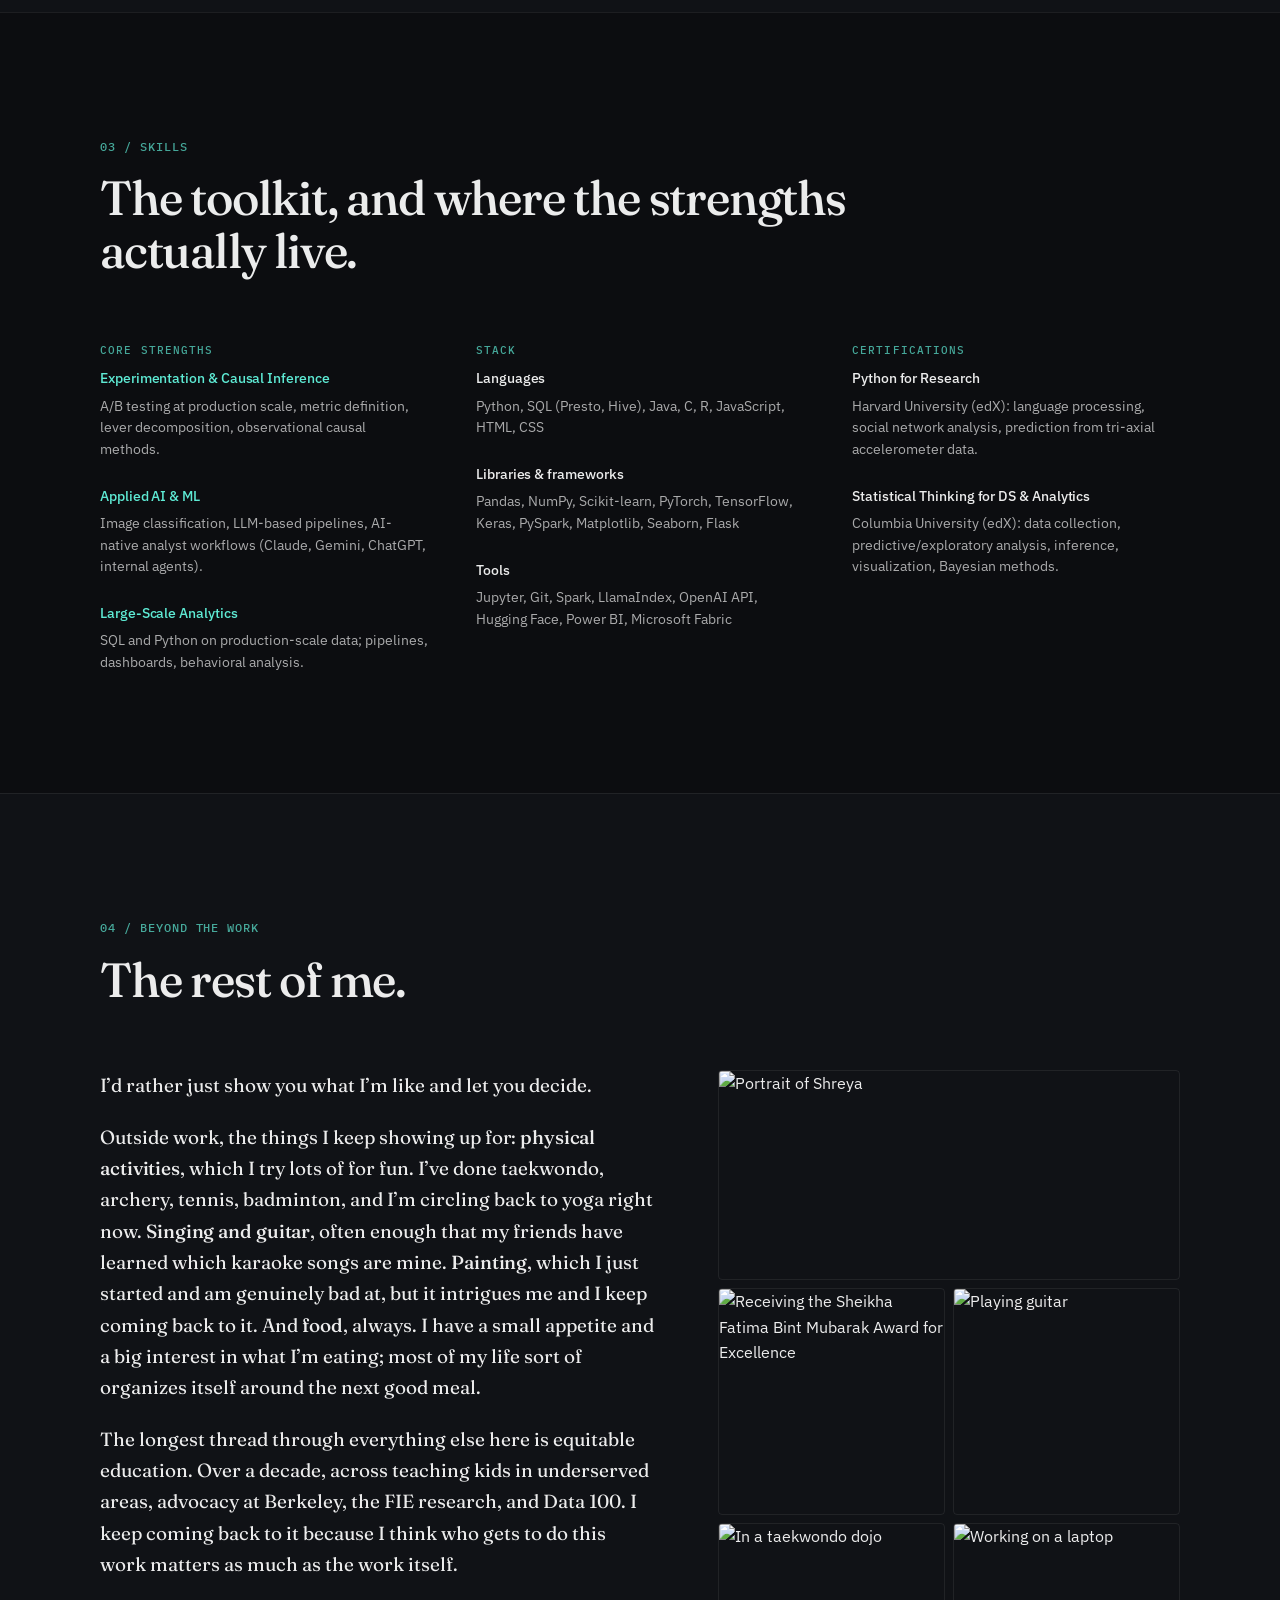
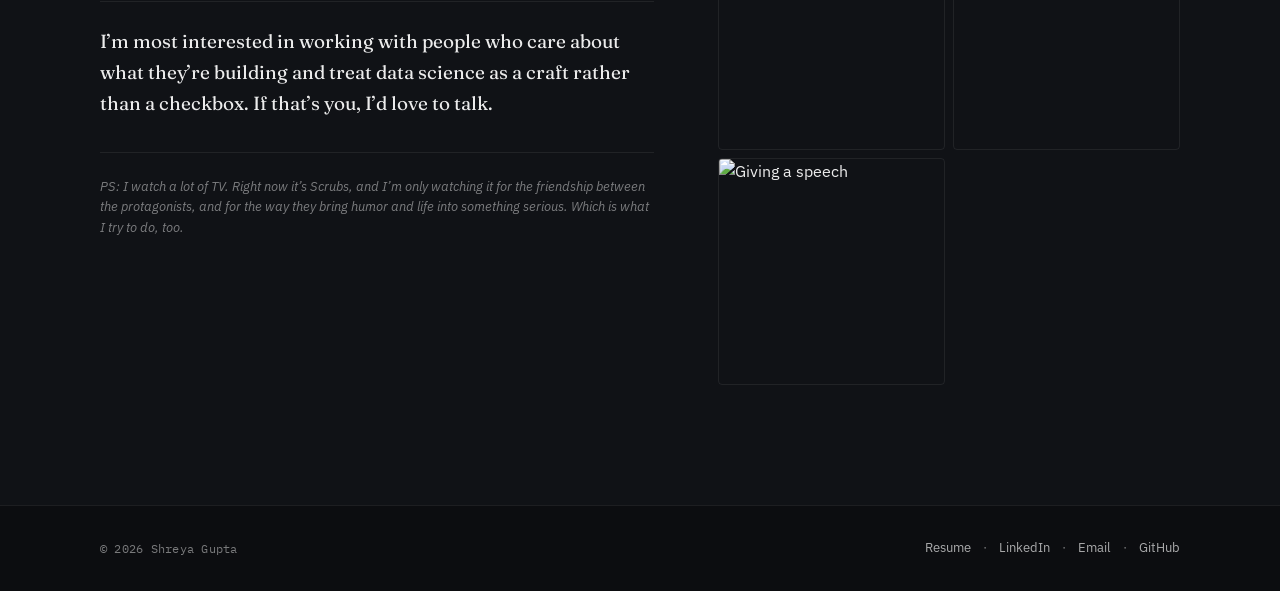
==== commit 8b7020ab: "Update index.html Signed-off-by: shreyagxpta <112065775+shreyagxpta@users.noreply.github.com>" ====
--- a/index.html
+++ b/index.html
@@ -21,6 +21,11 @@
     <!-- Sticky nav with persistent Resume CTA -->
     <nav class="nav">
         <div class="nav-inner">
+            <button class="nav-toggle" id="navToggle" aria-label="Toggle navigation menu" aria-expanded="false" aria-controls="navLinks">
+                <span class="nav-toggle-bar"></span>
+                <span class="nav-toggle-bar"></span>
+                <span class="nav-toggle-bar"></span>
+            </button>
             <a href="#home" class="nav-brand">SG</a>
             <ul class="nav-links" id="navLinks">
                 <li><a href="#meta">DS @ Meta</a></li>
@@ -35,11 +40,6 @@
                         <path d="M3 6L6 9L9 6M6 9V2" stroke="currentColor" stroke-width="1.5" stroke-linecap="round" stroke-linejoin="round"/>
                     </svg>
                 </a>
-                <button class="nav-toggle" id="navToggle" aria-label="Toggle navigation menu" aria-expanded="false" aria-controls="navLinks">
-                    <span class="nav-toggle-bar"></span>
-                    <span class="nav-toggle-bar"></span>
-                    <span class="nav-toggle-bar"></span>
-                </button>
             </div>
         </div>
     </nav>
@@ -51,7 +51,7 @@
                 <p class="kicker">Data Scientist</p>
                 <h1 class="hero-name">Shreya Gupta</h1>
                 <p class="hero-tagline">
-                    A year into industry, the thing that keeps me hooked on data science is that the role itself is being redrawn. AI can produce metrics, but it takes a person to weigh trade-offs, push back on flawed framing, and turn analysis into a decision someone can act on.
+                    A year into industry, the thing that keeps me hooked on data science is that the role itself is being redrawn. AI can produce metrics, but it takes a person to weigh trade-offs, push back on flawed framing, and turn analysis into a decision someone can act on with conviction.
                 </p>
                 <p class="hero-meta">
                     Most recently at <span class="hero-meta-accent">Meta Reality Labs</span>, on Meta AI glasses. Berkeley grad in Data Science (Honors) and Computer Science.
--- a/style2.css
+++ b/style2.css
@@ -149,6 +149,59 @@
     color: var(--bg);
 }
 
+.nav-right {
+    display: flex;
+    align-items: center;
+    gap: 12px;
+}
+
+/* Hamburger button: hidden on desktop, shown on mobile via media query below */
+.nav-toggle {
+    display: none;
+    background: transparent;
+    border: 1px solid var(--border-strong);
+    border-radius: 5px;
+    width: 38px;
+    height: 36px;
+    padding: 0;
+    cursor: pointer;
+    flex-direction: column;
+    justify-content: center;
+    align-items: center;
+    gap: 4px;
+    transition: border-color 0.2s ease;
+}
+
+.nav-toggle:hover {
+    border-color: var(--accent);
+}
+
+.nav-toggle-bar {
+    width: 18px;
+    height: 1.5px;
+    background: var(--text);
+    transition: transform 0.25s ease, opacity 0.2s ease;
+    transform-origin: center;
+}
+
+/* Hamburger turns into an X when menu is open */
+.nav-toggle.is-open .nav-toggle-bar:nth-child(1) {
+    transform: translateY(5.5px) rotate(45deg);
+}
+
+.nav-toggle.is-open .nav-toggle-bar:nth-child(2) {
+    opacity: 0;
+}
+
+.nav-toggle.is-open .nav-toggle-bar:nth-child(3) {
+    transform: translateY(-5.5px) rotate(-45deg);
+}
+
+/* When the menu is open on mobile, lock body scroll */
+body.nav-open {
+    overflow: hidden;
+}
+
 /* ---------- Kickers (small all-caps labels in mono) ---------- */
 
 .kicker {
@@ -311,33 +364,74 @@
     object-fit: cover;
     border-radius: 4px;
     filter: grayscale(15%) contrast(1.02);
-}
-
-/* Bottom image stays put. Top image fades in and out, revealing the bottom. */
+    opacity: 0;
+}
+
+/* Three photos on a shared 18s loop, each visible ~5s with 1s crossfades. */
 .hero-photo-1 {
+    animation: heroPhoto1 18s ease-in-out infinite;
+    z-index: 3;
+}
+
+.hero-photo-2 {
+    animation: heroPhoto2 18s ease-in-out infinite;
+    z-index: 2;
+}
+
+.hero-photo-3 {
+    animation: heroPhoto3 18s ease-in-out infinite;
     z-index: 1;
 }
 
-.hero-photo-2 {
-    z-index: 2;
-    animation: heroTopFade 12s ease-in-out infinite;
-}
-
-@keyframes heroTopFade {
-    0%, 40% {
+/* Photo 1: visible 0-5s (0% to 28%), fades out 5-6s (28% to 33%) */
+@keyframes heroPhoto1 {
+    0%, 28% { opacity: 1; }
+    33%, 95% { opacity: 0; }
+    100% { opacity: 1; }
+}
+
+/* Photo 2: fades in 5-6s (28% to 33%), visible 6-11s (33% to 61%), fades out 11-12s (61% to 67%) */
+@keyframes heroPhoto2 {
+    0%, 28% { opacity: 0; }
+    33%, 61% { opacity: 1; }
+    67%, 100% { opacity: 0; }
+}
+
+/* Photo 3: fades in 11-12s (61% to 67%), visible 12-17s (67% to 95%), fades out 17-18s (95% to 100%) */
+@keyframes heroPhoto3 {
+    0%, 61% { opacity: 0; }
+    67%, 95% { opacity: 1; }
+    100% { opacity: 0; }
+}
+
+/* Caption shows only while photo 1 is visible */
+.hero-caption {
+    position: absolute;
+    top: calc(100% + 14px);
+    left: 0;
+    right: 0;
+    font-family: var(--font-display);
+    font-style: italic;
+    font-size: 13px;
+    line-height: 1.45;
+    color: var(--text-secondary);
+    text-align: left;
+    margin: 0;
+    padding-left: 14px;
+    border-left: 2px solid var(--accent);
+    max-width: 360px;
+    opacity: 0;
+    animation: heroPhoto1 18s ease-in-out infinite;
+}
+
+@media (prefers-reduced-motion: reduce) {
+    .hero-photo,
+    .hero-caption {
+        animation: none;
+    }
+    .hero-photo-1,
+    .hero-caption {
         opacity: 1;
-    }
-    50%, 90% {
-        opacity: 0;
-    }
-    100% {
-        opacity: 1;
-    }
-}
-
-@media (prefers-reduced-motion: reduce) {
-    .hero-photo-2 {
-        animation: none;
     }
 }
 
@@ -1071,6 +1165,18 @@
         margin: 0 auto;
         max-width: 320px;
         order: -1;
+        margin-bottom: 60px; /* leave room for absolutely-positioned caption */
+    }
+
+    .hero-caption {
+        font-size: 12px;
+        text-align: center;
+        padding-left: 0;
+        border-left: none;
+        border-top: 2px solid var(--accent);
+        padding-top: 10px;
+        max-width: 100%;
+        margin: 0 auto;
     }
 
     .work-grid {
@@ -1096,12 +1202,51 @@
         gap: 40px;
     }
 
+    .nav-toggle {
+        display: flex;
+    }
+
     .nav-links {
-        gap: 16px;
+        position: fixed;
+        top: 0;
+        right: 0;
+        height: 100vh;
+        width: min(320px, 80vw);
+        background: var(--bg-alt);
+        border-left: 1px solid var(--border);
+        padding: 88px 32px 32px;
+        flex-direction: column;
+        justify-content: flex-start;
+        align-items: flex-start;
+        gap: 8px;
+        flex: none;
+        transform: translateX(100%);
+        transition: transform 0.3s ease;
+        z-index: 99;
+        box-shadow: -10px 0 30px rgba(0, 0, 0, 0.4);
+    }
+
+    .nav-links.is-open {
+        transform: translateX(0);
+    }
+
+    .nav-links li {
+        width: 100%;
     }
 
     .nav-links a {
-        font-size: 13px;
+        font-family: var(--font-display);
+        font-size: 22px;
+        color: var(--text);
+        display: block;
+        padding: 12px 0;
+        width: 100%;
+        border-bottom: 1px solid var(--border);
+        letter-spacing: -0.01em;
+    }
+
+    .nav-links a:hover {
+        color: var(--accent);
     }
 }
 
@@ -1133,10 +1278,6 @@
     .nav-inner {
         padding: 12px 16px;
         gap: 12px;
-    }
-
-    .nav-links {
-        display: none;
     }
 
     .role-summary {
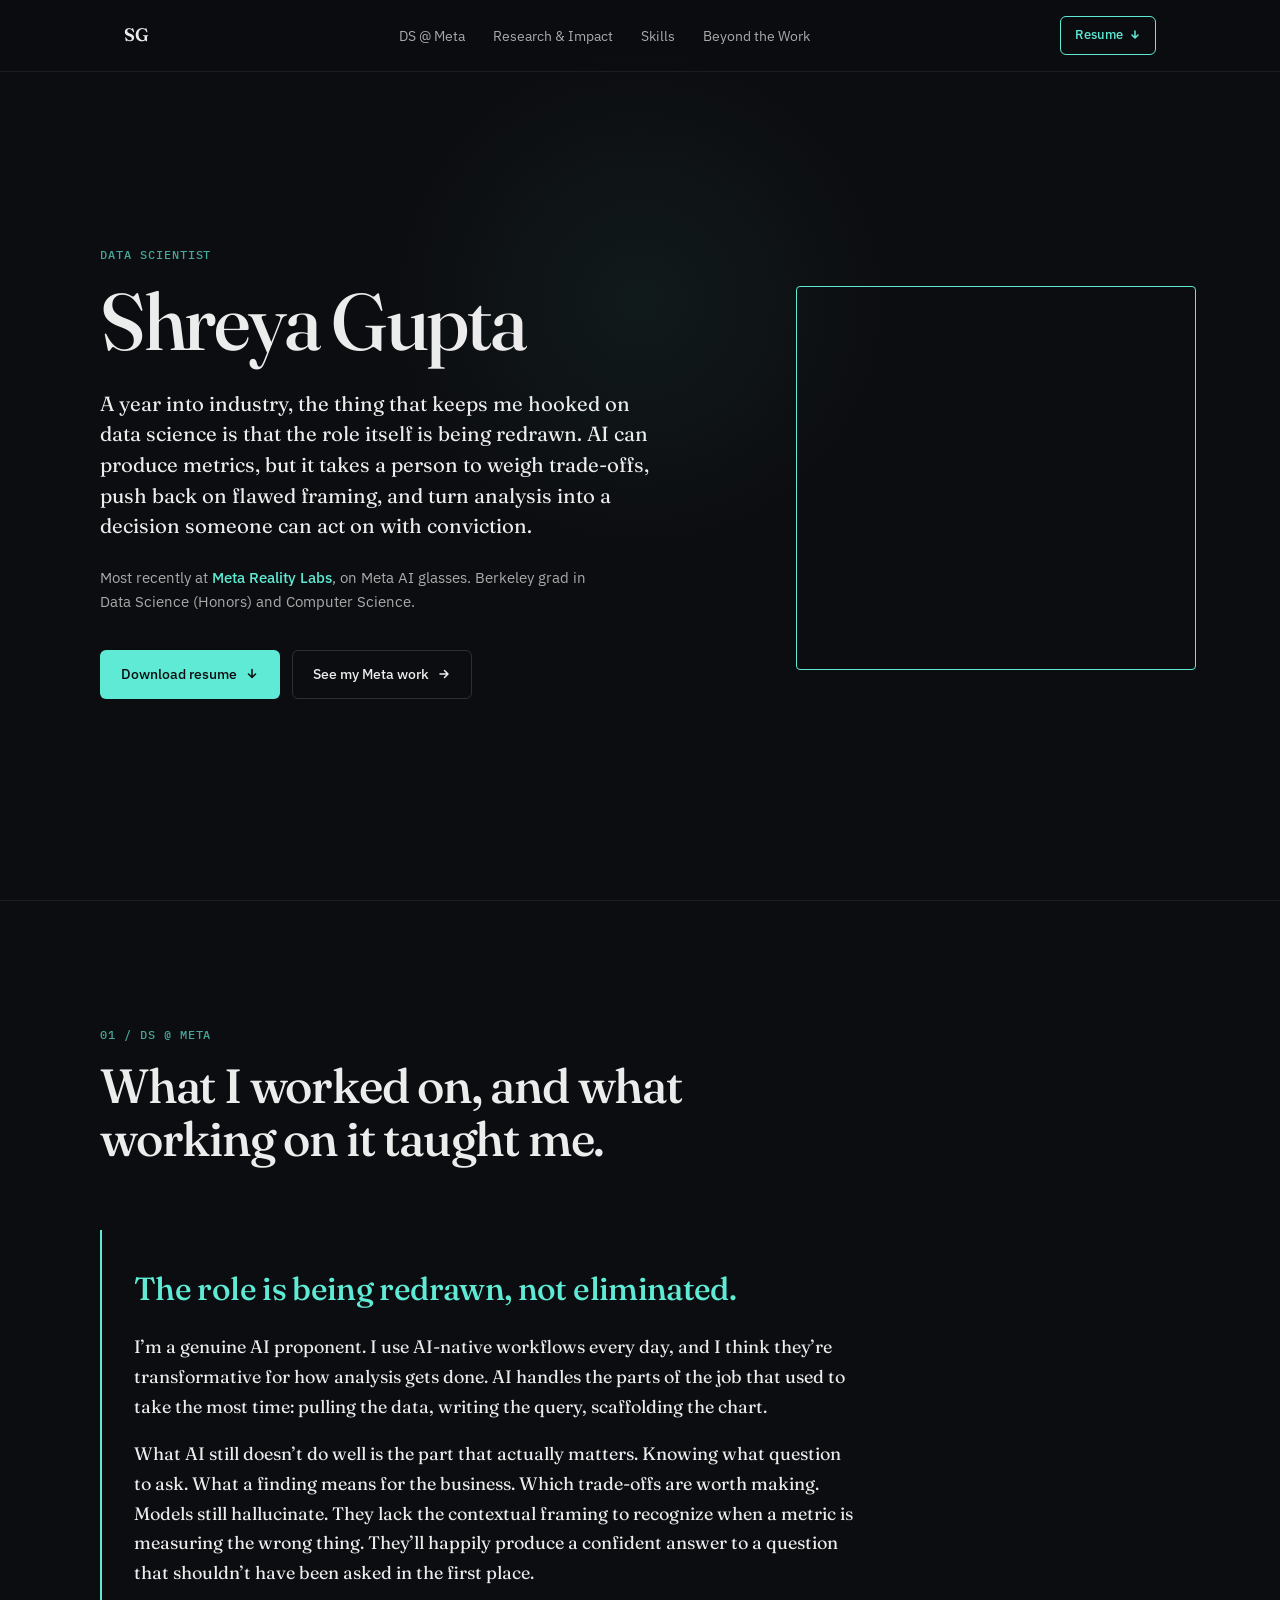
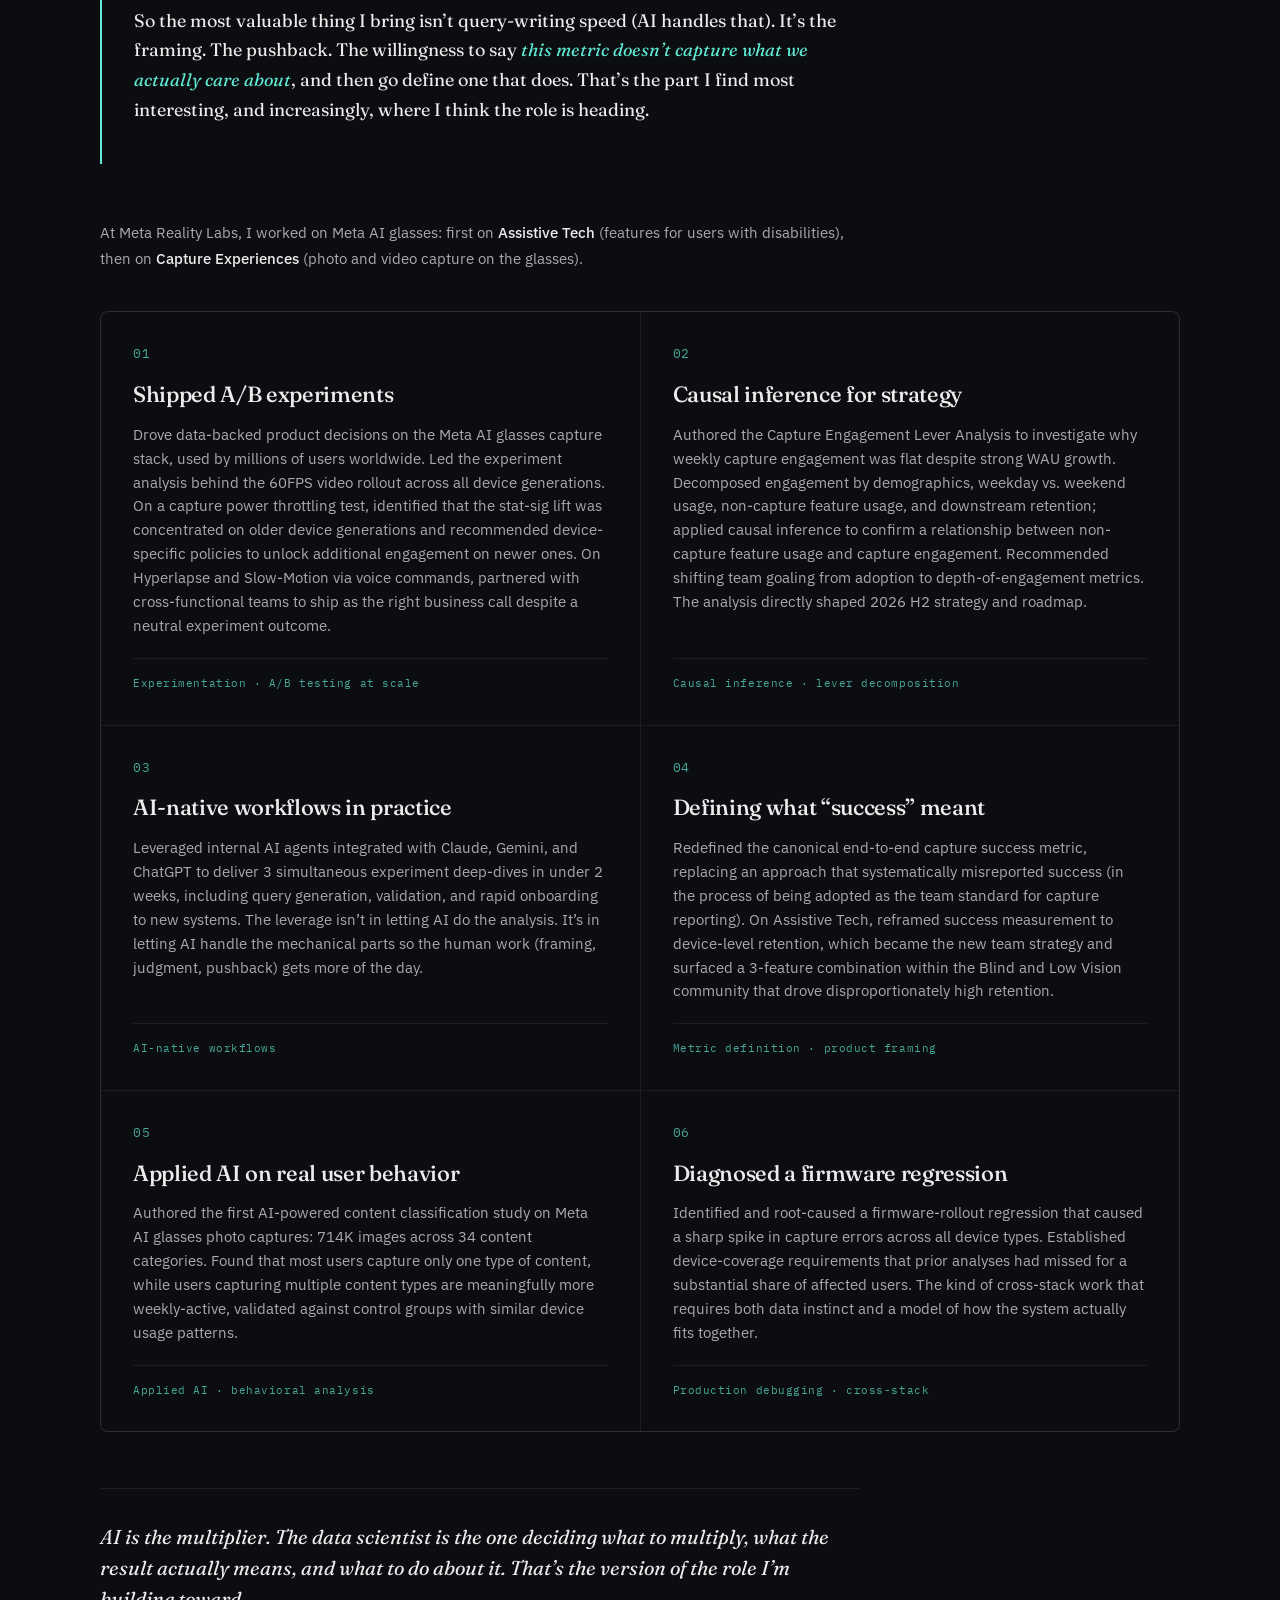
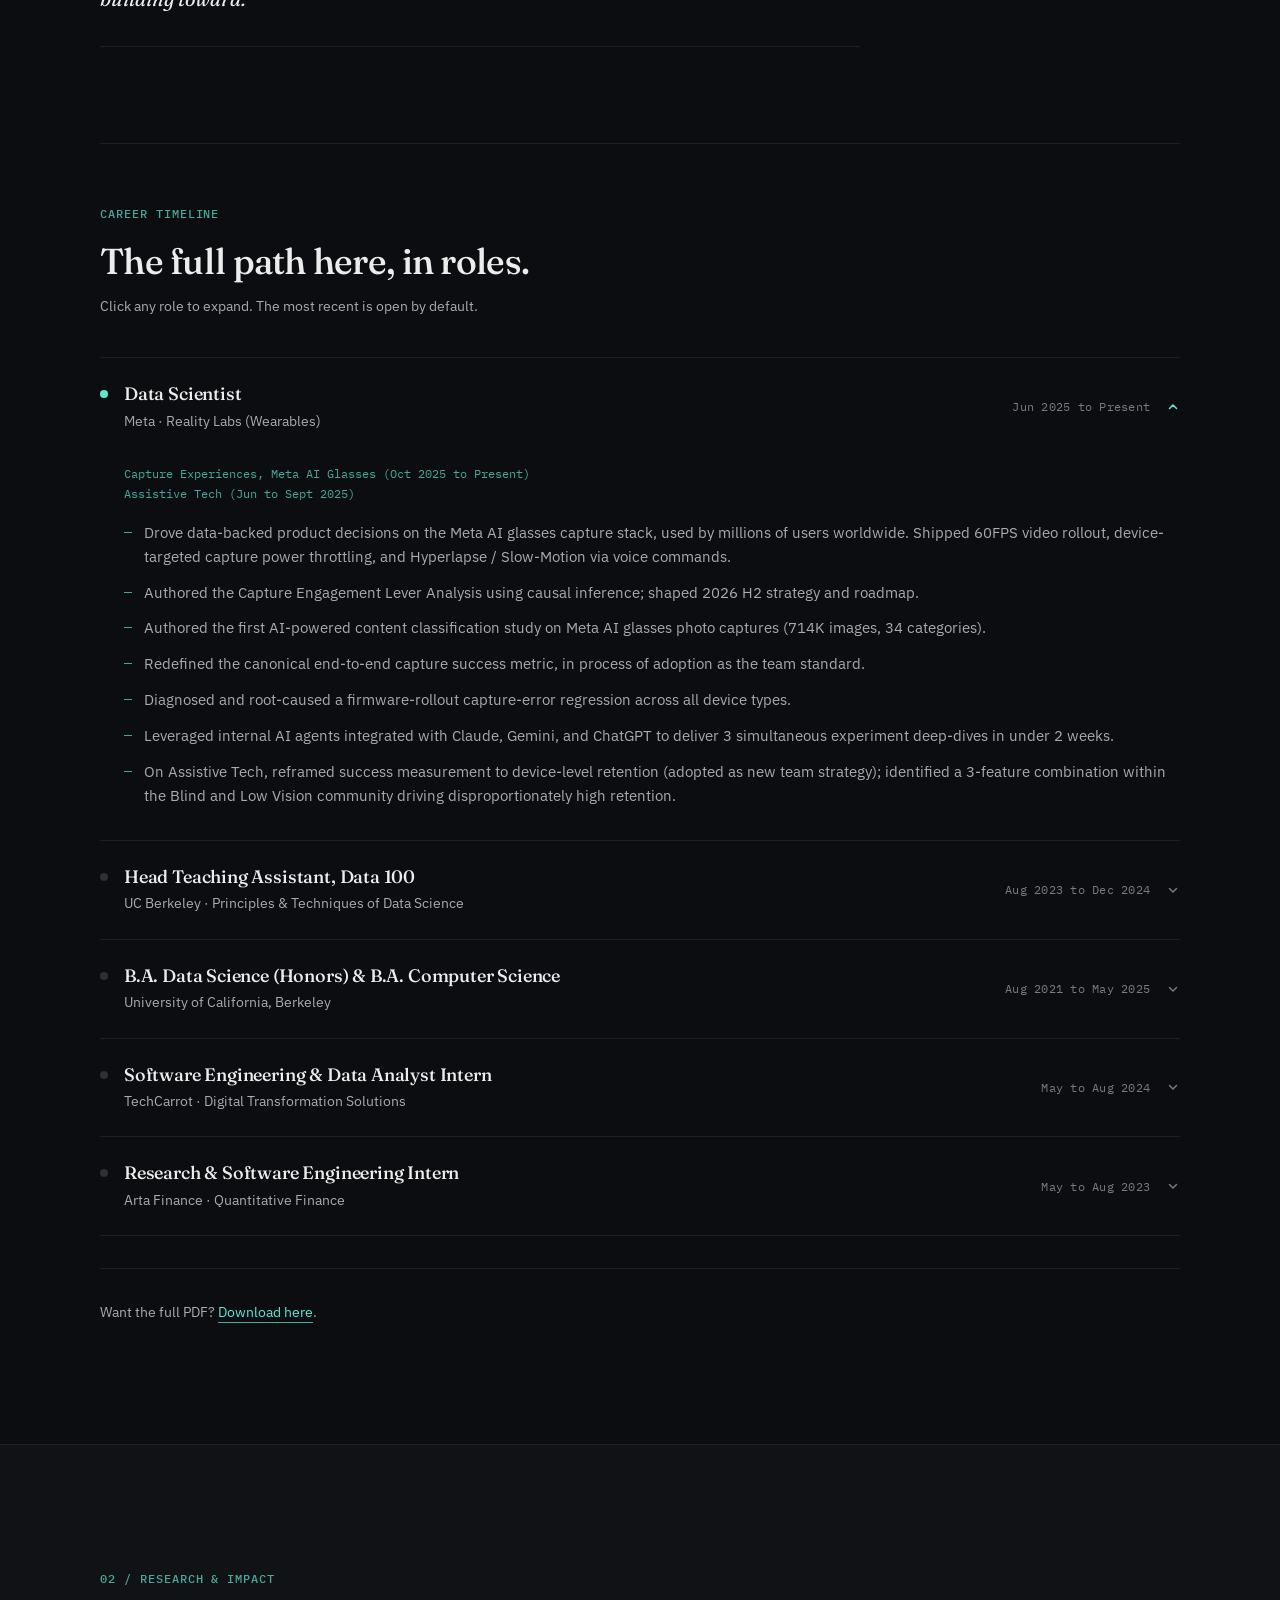
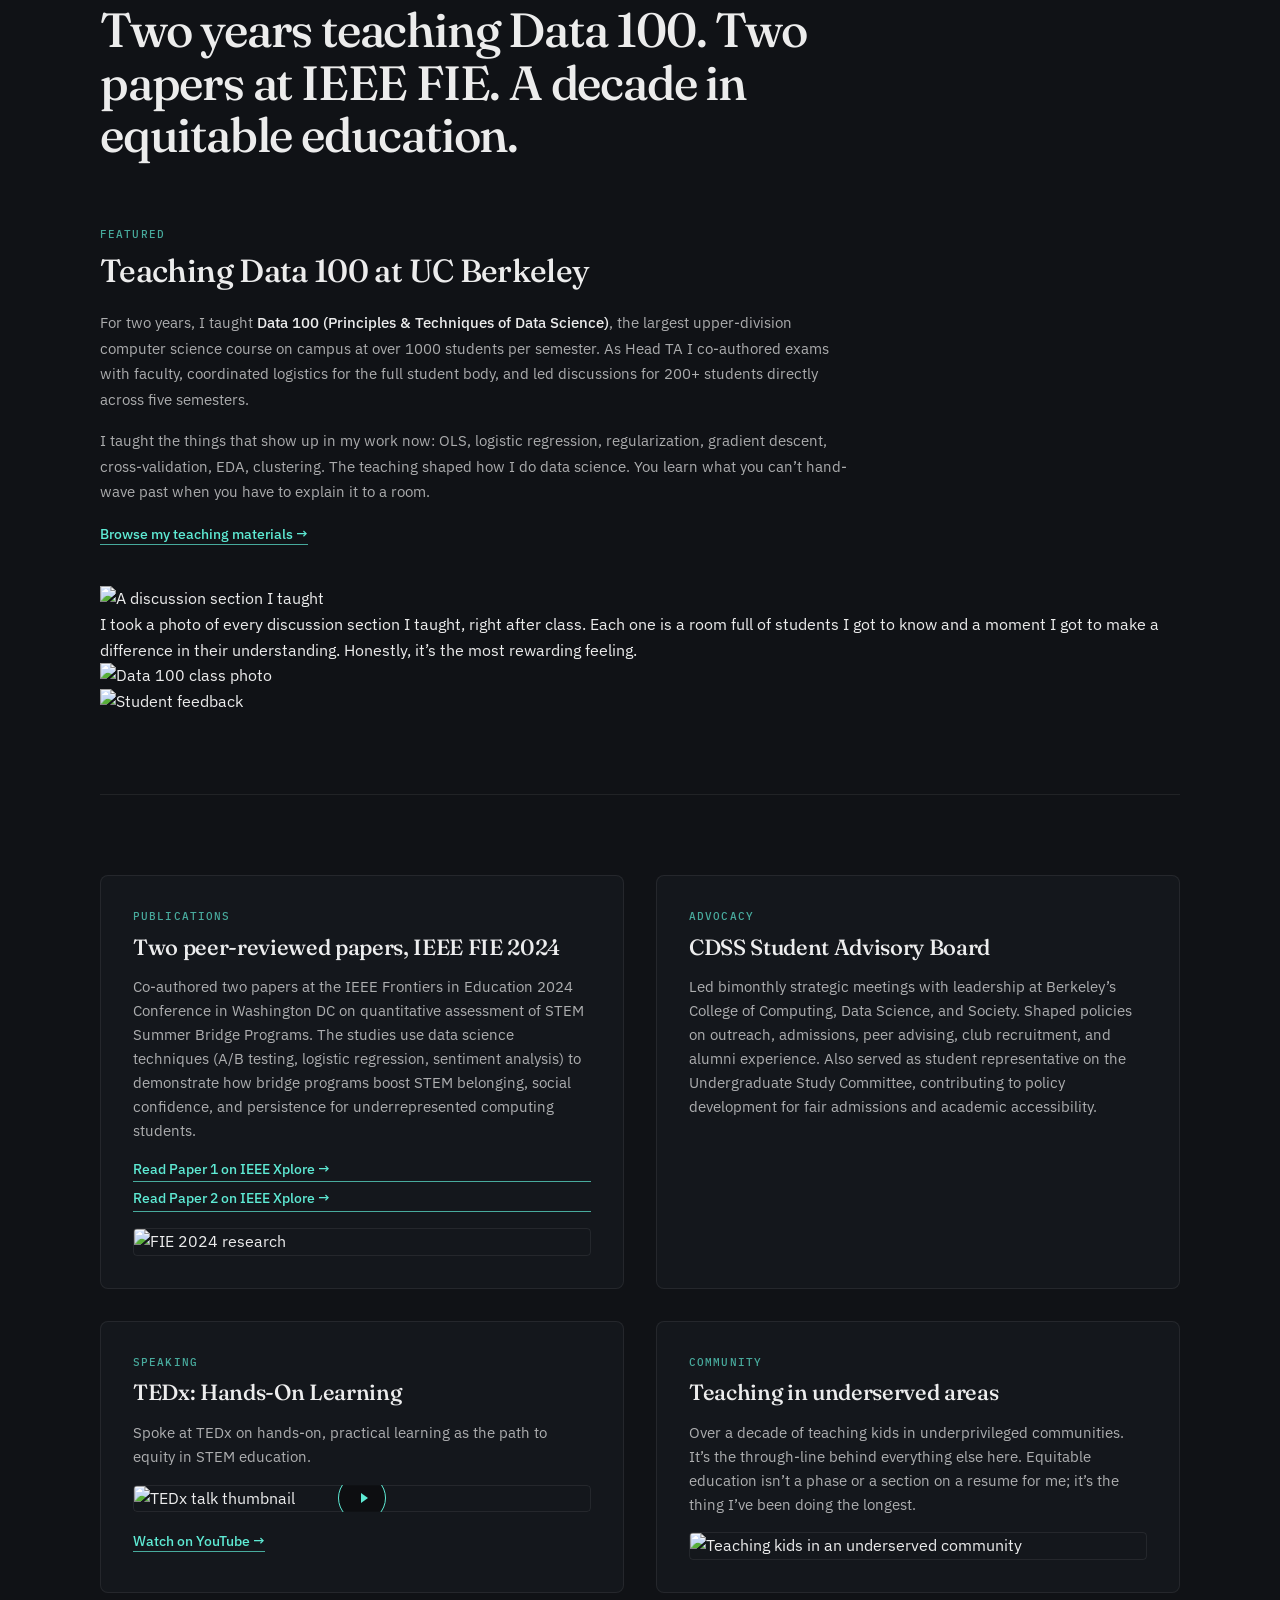
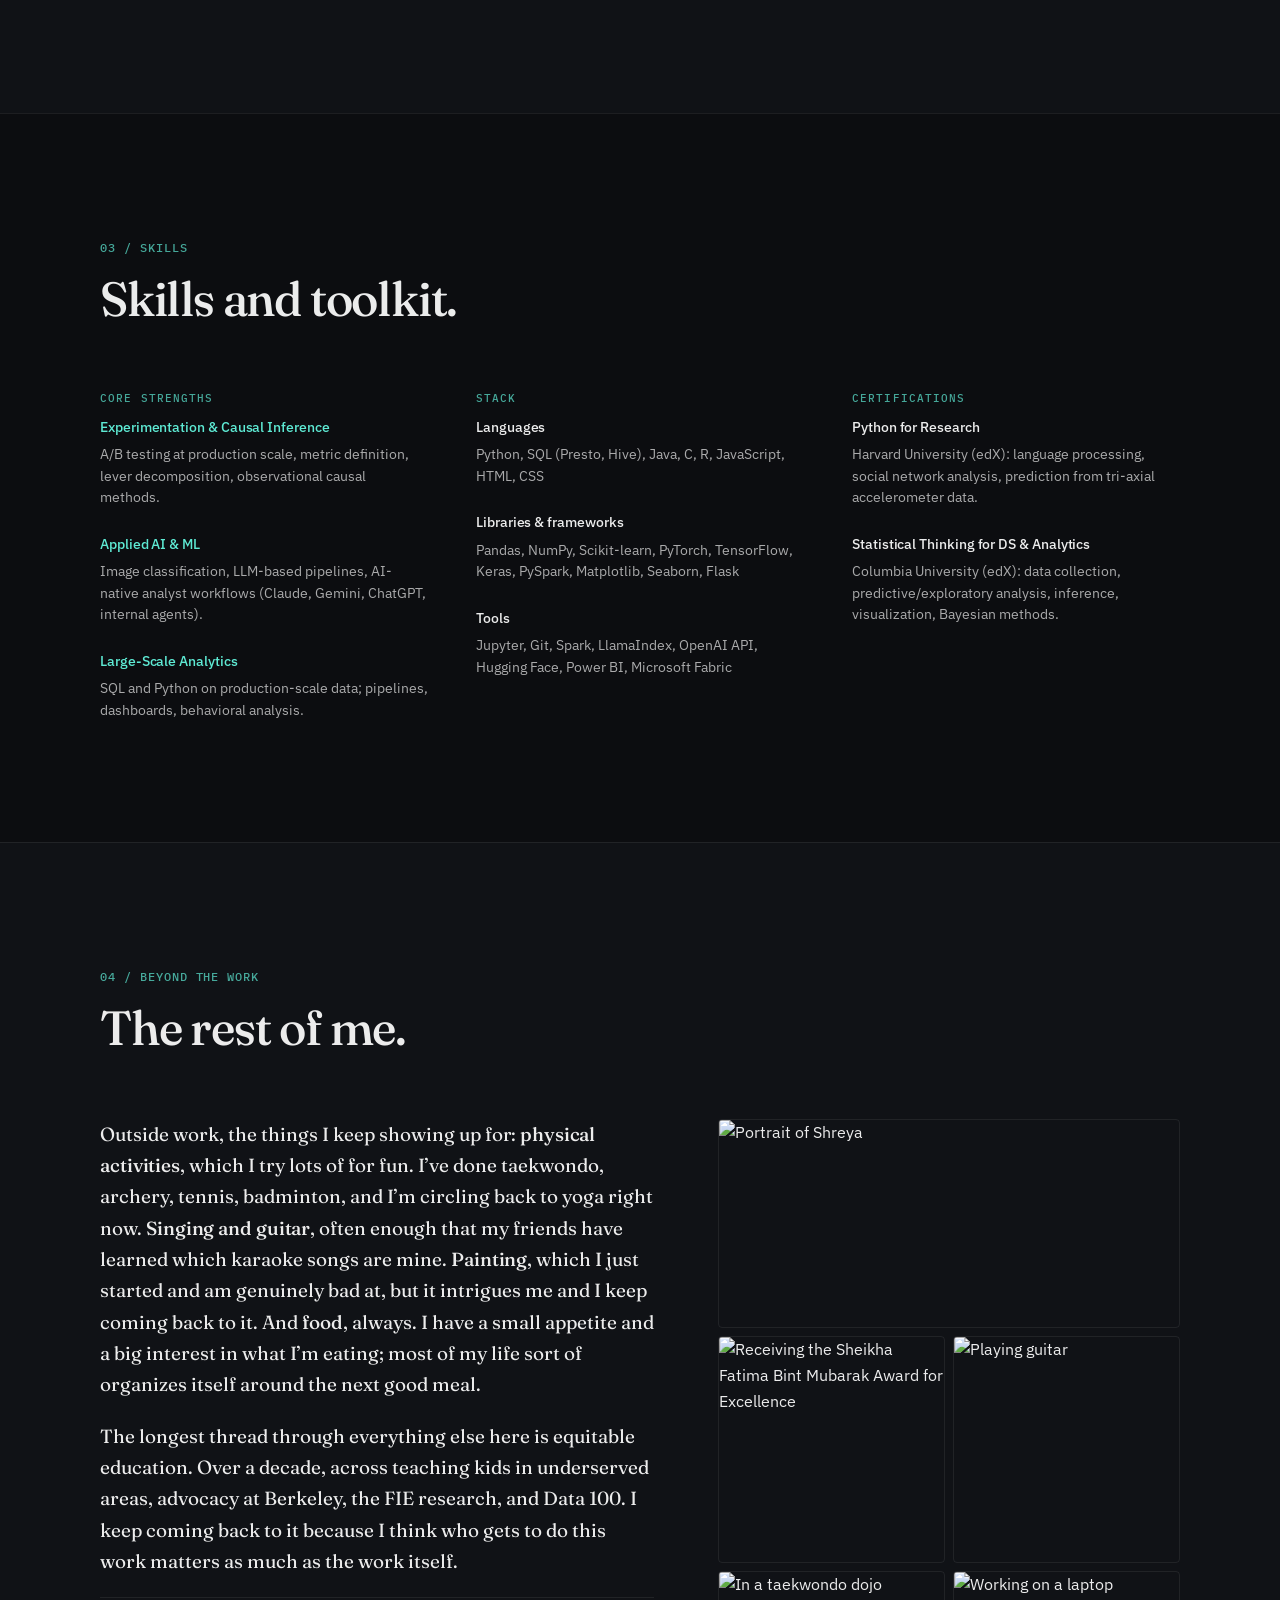
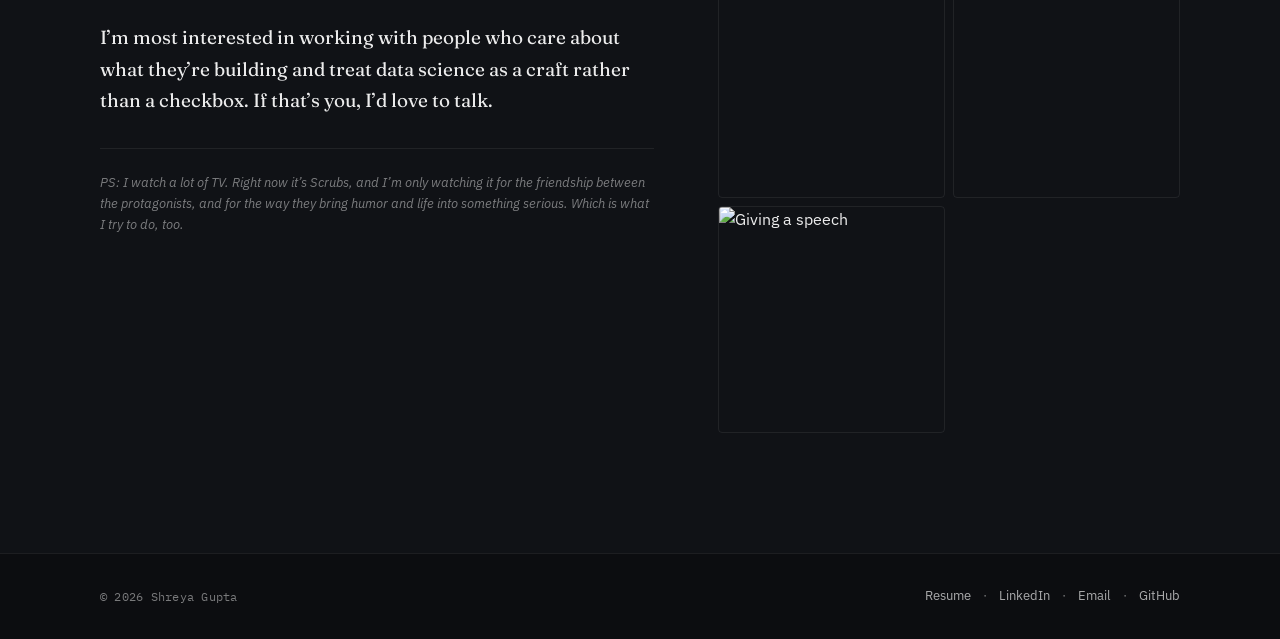
==== commit b3fac1d8: "Update index.html Signed-off-by: shreyagxpta <112065775+shreyagxpta@users.noreply.github.com>" ====
--- a/index.html
+++ b/index.html
@@ -353,29 +353,31 @@
                 <h2 class="section-title">Two years teaching Data 100. Two papers at IEEE FIE. A decade in equitable education.</h2>
             </div>
 
-            <!-- Data 100 to featured because it's directly related and you put 2 years into it -->
+            <!-- Data 100: featured because it's directly related and you put 2 years into it -->
             <div class="data100-feature">
-                <div class="data100-text">
-                    <p class="kicker-small">Featured</p>
-                    <h3 class="feature-title">Teaching Data 100 at UC Berkeley</h3>
-                    <p class="feature-body">
-                        For two years, I taught <strong>Data 100 (Principles &amp; Techniques of Data Science)</strong>, the largest upper-division computer science course on campus at over 1000 students per semester. As Head TA I co-authored exams with faculty, coordinated logistics for the full student body, and led discussions for 200+ students directly across five semesters.
-                    </p>
-                    <p class="feature-body">
-                        I taught the things that show up in my work now: OLS, logistic regression, regularization, gradient descent, cross-validation, EDA, clustering. The teaching shaped how I do data science. You learn what you can&rsquo;t hand-wave past when you have to explain it to a room.
-                    </p>
-                    <p class="feature-body">
-                        <a href="https://drive.google.com/drive/folders/1FpOJmc1QE6DaxknLRrP3MkL253eYBPEn?usp=sharing" target="_blank" rel="noopener" class="inline-link">Browse my teaching materials &rarr;</a>
-                    </p>
-                </div>
-                <div class="data100-images">
-                    <img src="d100.jpeg" alt="Data 100 class photo">
-                    <figure class="data100-figure">
+                <div class="data100-top">
+                    <div class="data100-text">
+                        <p class="kicker-small">Featured</p>
+                        <h3 class="feature-title">Teaching Data 100 at UC Berkeley</h3>
+                        <p class="feature-body">
+                            For two years, I taught <strong>Data 100 (Principles &amp; Techniques of Data Science)</strong>, the largest upper-division computer science course on campus at over 1000 students per semester. As Head TA I co-authored exams with faculty, coordinated logistics for the full student body, and led discussions for 200+ students directly across five semesters.
+                        </p>
+                        <p class="feature-body">
+                            I taught the things that show up in my work now: OLS, logistic regression, regularization, gradient descent, cross-validation, EDA, clustering. The teaching shaped how I do data science. You learn what you can&rsquo;t hand-wave past when you have to explain it to a room.
+                        </p>
+                        <p class="feature-body">
+                            <a href="https://drive.google.com/drive/folders/1FpOJmc1QE6DaxknLRrP3MkL253eYBPEn?usp=sharing" target="_blank" rel="noopener" class="inline-link">Browse my teaching materials &rarr;</a>
+                        </p>
+                    </div>
+                    <figure class="data100-feature-figure">
                         <img src="d100-impact.jpeg" alt="A discussion section I taught">
                         <figcaption>
                             I took a photo of every discussion section I taught, right after class. Each one is a room full of students I got to know and a moment I got to make a difference in their understanding. Honestly, it&rsquo;s the most rewarding feeling.
                         </figcaption>
                     </figure>
+                </div>
+                <div class="data100-bottom">
+                    <img src="d100.jpeg" alt="Data 100 class photo">
                     <img src="testimonials.jpeg" alt="Student feedback">
                 </div>
             </div>
@@ -440,7 +442,7 @@
 
             <div class="section-header">
                 <p class="kicker">03 / Skills</p>
-                <h2 class="section-title">The toolkit, and where the strengths actually live.</h2>
+                <h2 class="section-title">Skills and toolkit.</h2>
             </div>
 
             <div class="skills-layout">
@@ -511,10 +513,6 @@
             <div class="about-layout">
 
                 <div class="about-text">
-                    <p class="about-para">
-                        I&rsquo;d rather just show you what I&rsquo;m like and let you decide.
-                    </p>
-
                     <p class="about-para">
                         Outside work, the things I keep showing up for: <strong>physical activities</strong>, which I try lots of for fun. I&rsquo;ve done taekwondo, archery, tennis, badminton, and I&rsquo;m circling back to yoga right now. <strong>Singing and guitar</strong>, often enough that my friends have learned which karaoke songs are mine. <strong>Painting</strong>, which I just started and am genuinely bad at, but it intrigues me and I keep coming back to it. And <strong>food</strong>, always. I have a small appetite and a big interest in what I&rsquo;m eating; most of my life sort of organizes itself around the next good meal.
                     </p>
--- a/style2.css
+++ b/style2.css
@@ -367,61 +367,63 @@
     opacity: 0;
 }
 
-/* Three photos on a shared 18s loop, each visible ~5s with 1s crossfades. */
+/* Three photos on a shared 12s loop: each visible ~3.3s with ~0.7s crossfades. */
 .hero-photo-1 {
-    animation: heroPhoto1 18s ease-in-out infinite;
+    animation: heroPhoto1 12s linear infinite;
     z-index: 3;
 }
 
 .hero-photo-2 {
-    animation: heroPhoto2 18s ease-in-out infinite;
+    animation: heroPhoto2 12s linear infinite;
     z-index: 2;
 }
 
 .hero-photo-3 {
-    animation: heroPhoto3 18s ease-in-out infinite;
+    animation: heroPhoto3 12s linear infinite;
     z-index: 1;
 }
 
-/* Photo 1: visible 0-5s (0% to 28%), fades out 5-6s (28% to 33%) */
+/* Each photo: visible for 30% of cycle, fades out over next ~5%, hidden, fades back. */
 @keyframes heroPhoto1 {
     0%, 28% { opacity: 1; }
-    33%, 95% { opacity: 0; }
+    33% { opacity: 0; }
+    95% { opacity: 0; }
     100% { opacity: 1; }
 }
 
-/* Photo 2: fades in 5-6s (28% to 33%), visible 6-11s (33% to 61%), fades out 11-12s (61% to 67%) */
 @keyframes heroPhoto2 {
-    0%, 28% { opacity: 0; }
+    0% { opacity: 0; }
+    28% { opacity: 0; }
     33%, 61% { opacity: 1; }
-    67%, 100% { opacity: 0; }
-}
-
-/* Photo 3: fades in 11-12s (61% to 67%), visible 12-17s (67% to 95%), fades out 17-18s (95% to 100%) */
+    67% { opacity: 0; }
+    100% { opacity: 0; }
+}
+
 @keyframes heroPhoto3 {
-    0%, 61% { opacity: 0; }
+    0% { opacity: 0; }
+    61% { opacity: 0; }
     67%, 95% { opacity: 1; }
     100% { opacity: 0; }
 }
 
-/* Caption shows only while photo 1 is visible */
+/* Caption shows only while photo 1 (meta_store) is visible.
+   Sits just below the photo, inside the visual extent of the accent frame. */
 .hero-caption {
     position: absolute;
-    top: calc(100% + 14px);
+    top: calc(100% + 10px);
     left: 0;
-    right: 0;
+    width: 100%;
     font-family: var(--font-display);
     font-style: italic;
-    font-size: 13px;
+    font-size: 12.5px;
     line-height: 1.45;
     color: var(--text-secondary);
     text-align: left;
     margin: 0;
-    padding-left: 14px;
+    padding: 2px 0 2px 10px;
     border-left: 2px solid var(--accent);
-    max-width: 360px;
     opacity: 0;
-    animation: heroPhoto1 18s ease-in-out infinite;
+    animation: heroPhoto1 12s linear infinite;
 }
 
 @media (prefers-reduced-motion: reduce) {
@@ -440,7 +442,7 @@
     top: 16px;
     left: 16px;
     right: -16px;
-    bottom: -16px;
+    bottom: 0;
     border: 1px solid var(--accent);
     border-radius: 4px;
     z-index: 0;
@@ -805,13 +807,15 @@
 /* ---------- Data 100 feature block (Research & Impact section) ---------- */
 
 .data100-feature {
-    display: grid;
-    grid-template-columns: 1.2fr 1fr;
-    gap: 56px;
-    align-items: start;
+    display: block;
     margin-bottom: 80px;
     padding-bottom: 80px;
     border-bottom: 1px solid var(--border);
+}
+
+.data100-text {
+    max-width: var(--container-narrow);
+    margin-bottom: 40px;
 }
 
 .feature-title {
@@ -850,10 +854,12 @@
     border-bottom-color: var(--accent);
 }
 
+/* Images: 2-column grid. Captioned figure spans both columns. */
 .data100-images {
-    display: flex;
-    flex-direction: column;
-    gap: 12px;
+    display: grid;
+    grid-template-columns: 1fr 1fr;
+    gap: 16px;
+    align-items: start;
 }
 
 .data100-images img {
@@ -861,19 +867,27 @@
     border-radius: 4px;
     filter: grayscale(10%) contrast(1.02);
     border: 1px solid var(--border);
+    object-fit: cover;
+    max-height: 360px;
 }
 
 .data100-figure {
+    grid-column: 1 / -1;
     margin: 0;
-    display: flex;
-    flex-direction: column;
-    gap: 10px;
+    display: grid;
+    grid-template-columns: 1fr 1fr;
+    gap: 16px;
+    align-items: center;
+}
+
+.data100-figure img {
+    max-height: 420px;
 }
 
 .data100-figure figcaption {
     font-family: var(--font-display);
     font-style: italic;
-    font-size: 14px;
+    font-size: 15px;
     line-height: 1.55;
     color: var(--text-secondary);
     padding-left: 14px;
@@ -1183,9 +1197,12 @@
         grid-template-columns: 1fr;
     }
 
-    .data100-feature {
+    .data100-images {
         grid-template-columns: 1fr;
-        gap: 32px;
+    }
+
+    .data100-figure {
+        grid-template-columns: 1fr;
     }
 
     .impact-grid {
@@ -1206,24 +1223,34 @@
         display: flex;
     }
 
+    .nav-brand {
+        flex: 1;
+        text-align: left;
+        margin-left: 4px;
+    }
+
+    .nav-right {
+        gap: 8px;
+    }
+
     .nav-links {
         position: fixed;
         top: 0;
-        right: 0;
+        left: 0;
         height: 100vh;
         width: min(320px, 80vw);
         background: var(--bg-alt);
-        border-left: 1px solid var(--border);
+        border-right: 1px solid var(--border);
         padding: 88px 32px 32px;
         flex-direction: column;
         justify-content: flex-start;
         align-items: flex-start;
         gap: 8px;
         flex: none;
-        transform: translateX(100%);
+        transform: translateX(-100%);
         transition: transform 0.3s ease;
         z-index: 99;
-        box-shadow: -10px 0 30px rgba(0, 0, 0, 0.4);
+        box-shadow: 10px 0 30px rgba(0, 0, 0, 0.4);
     }
 
     .nav-links.is-open {
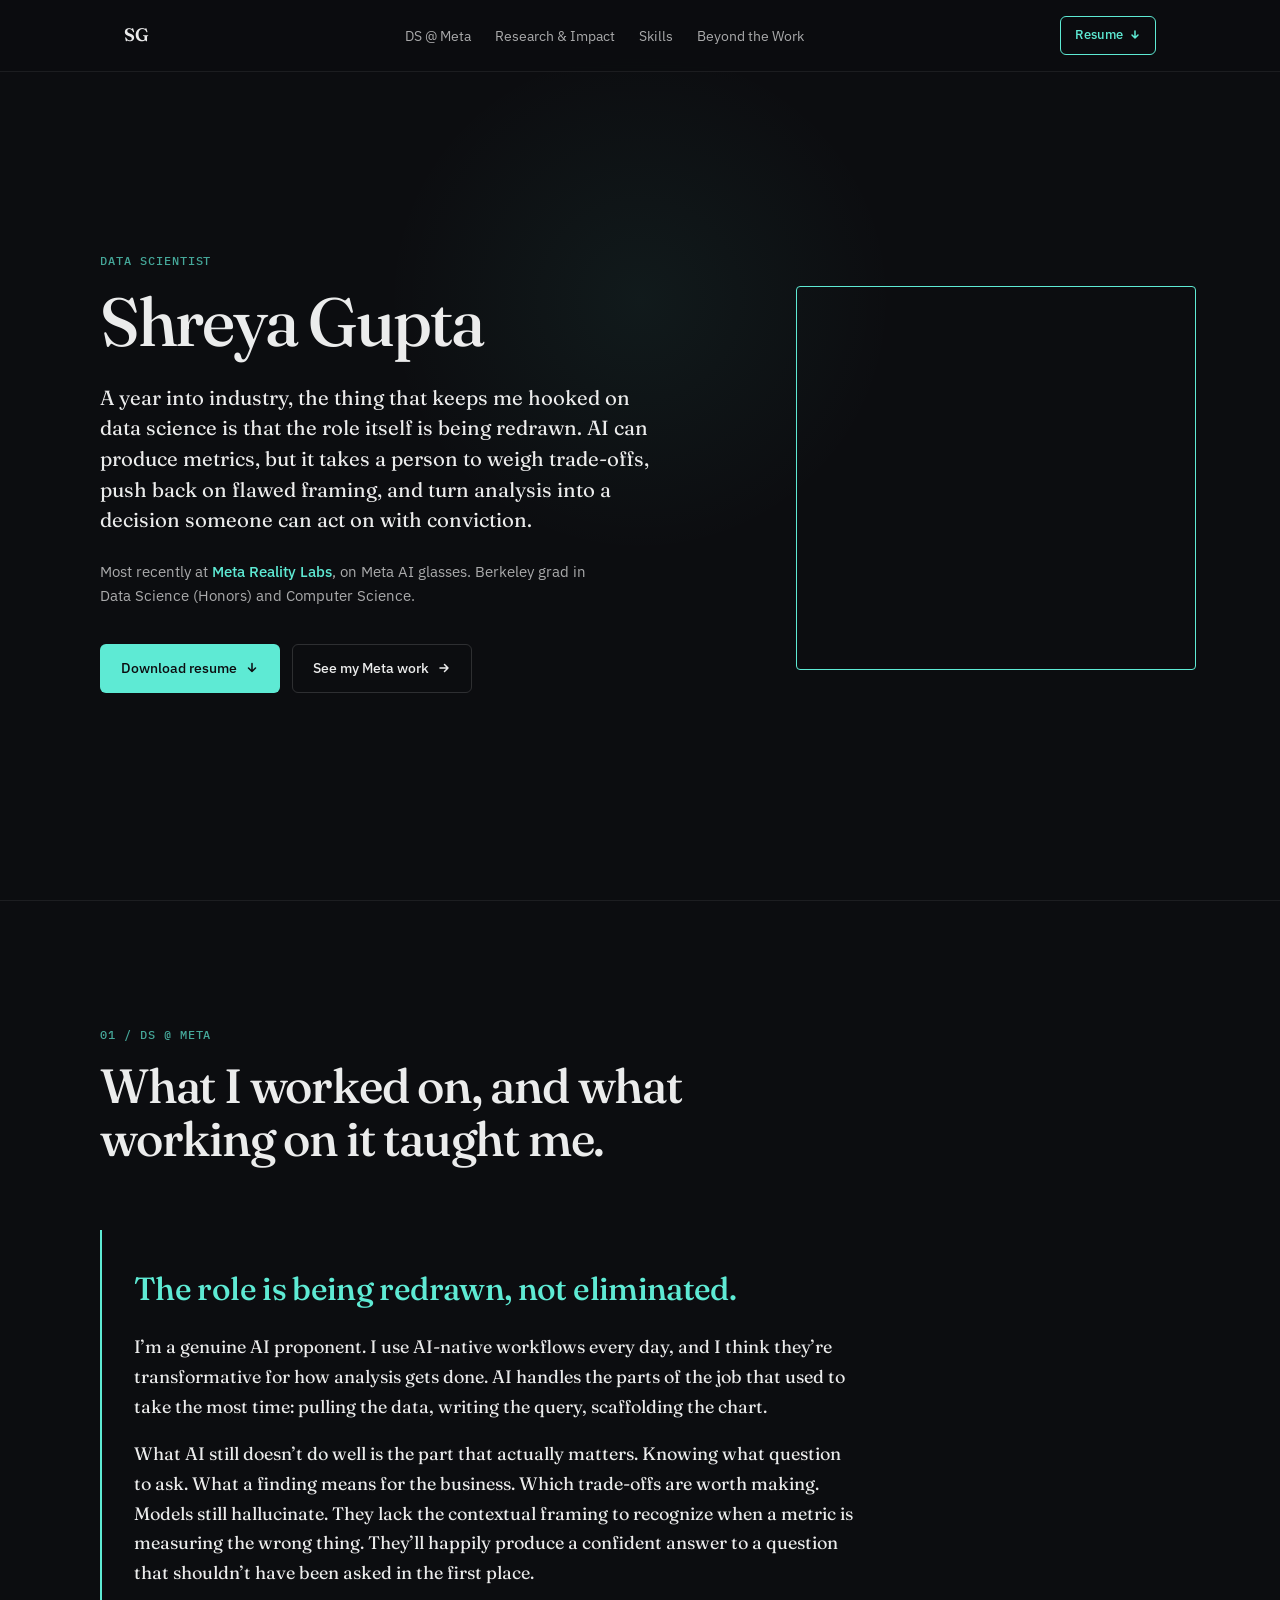
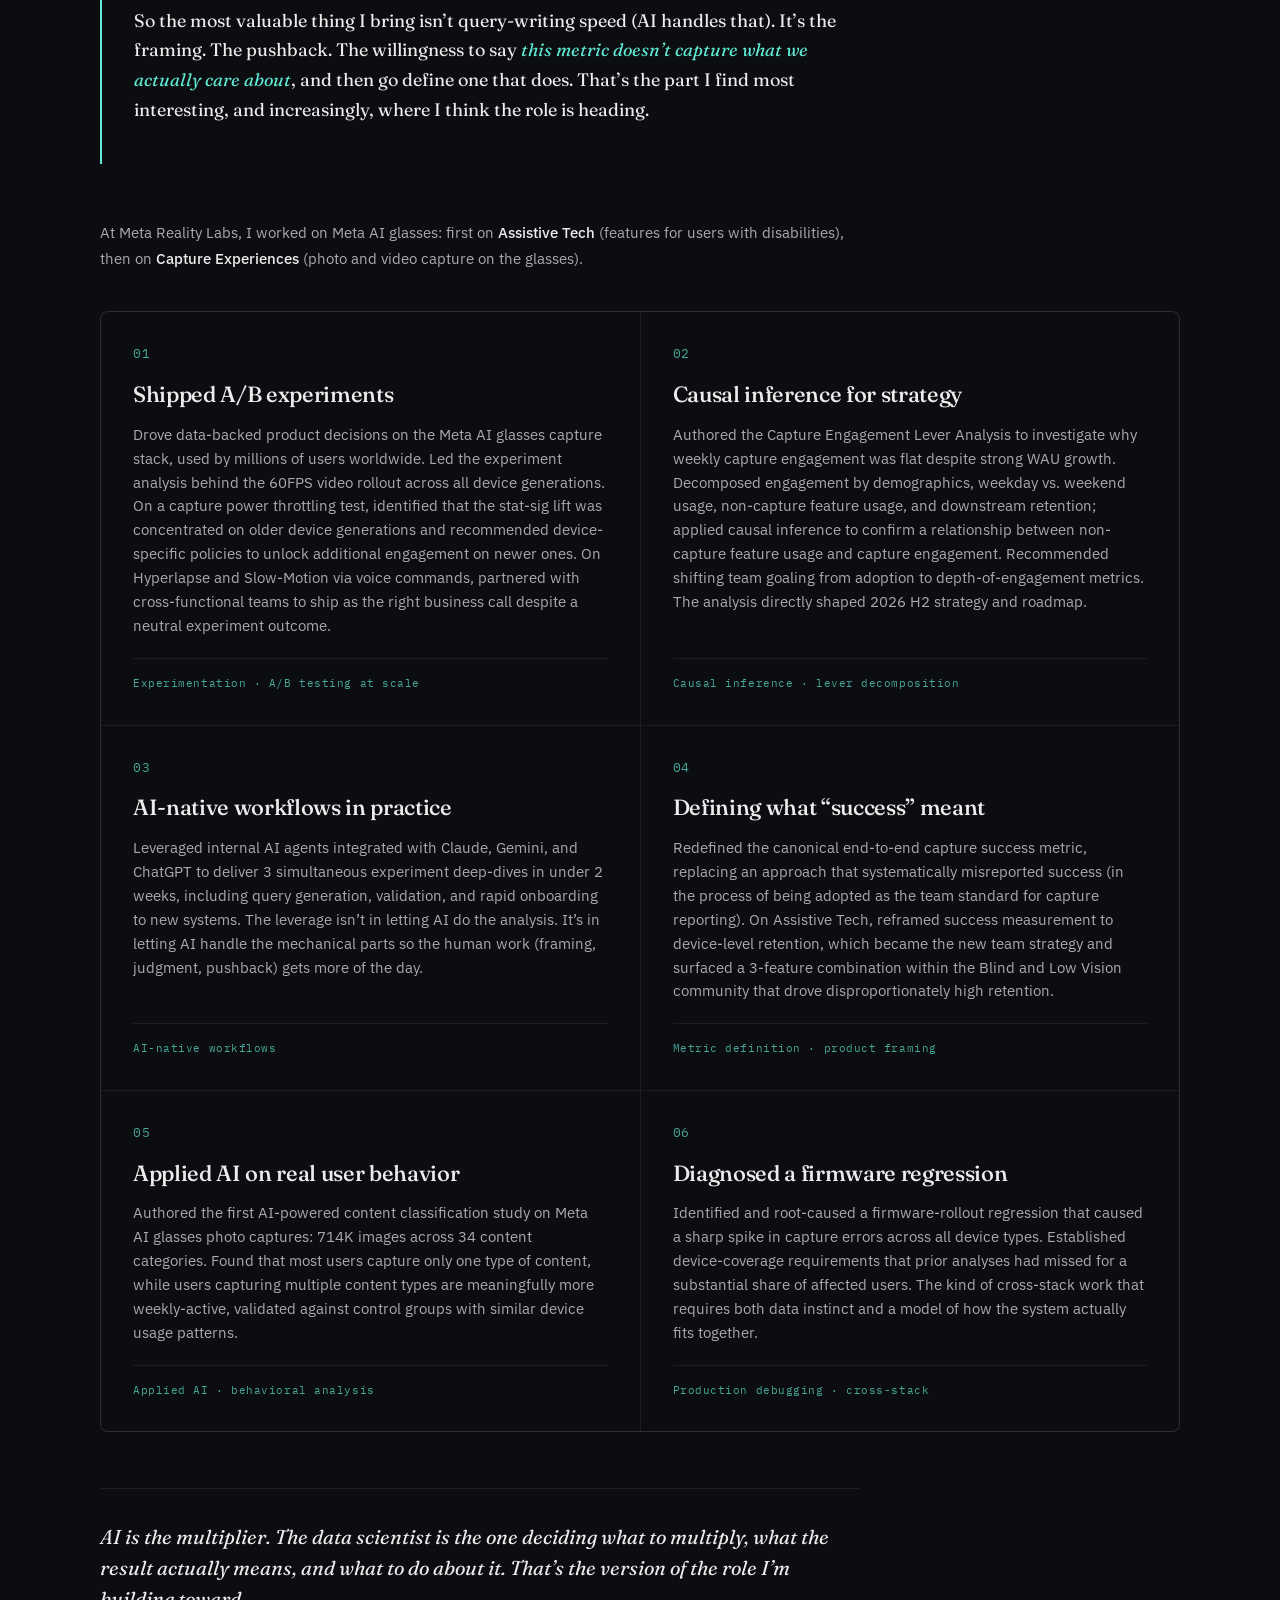
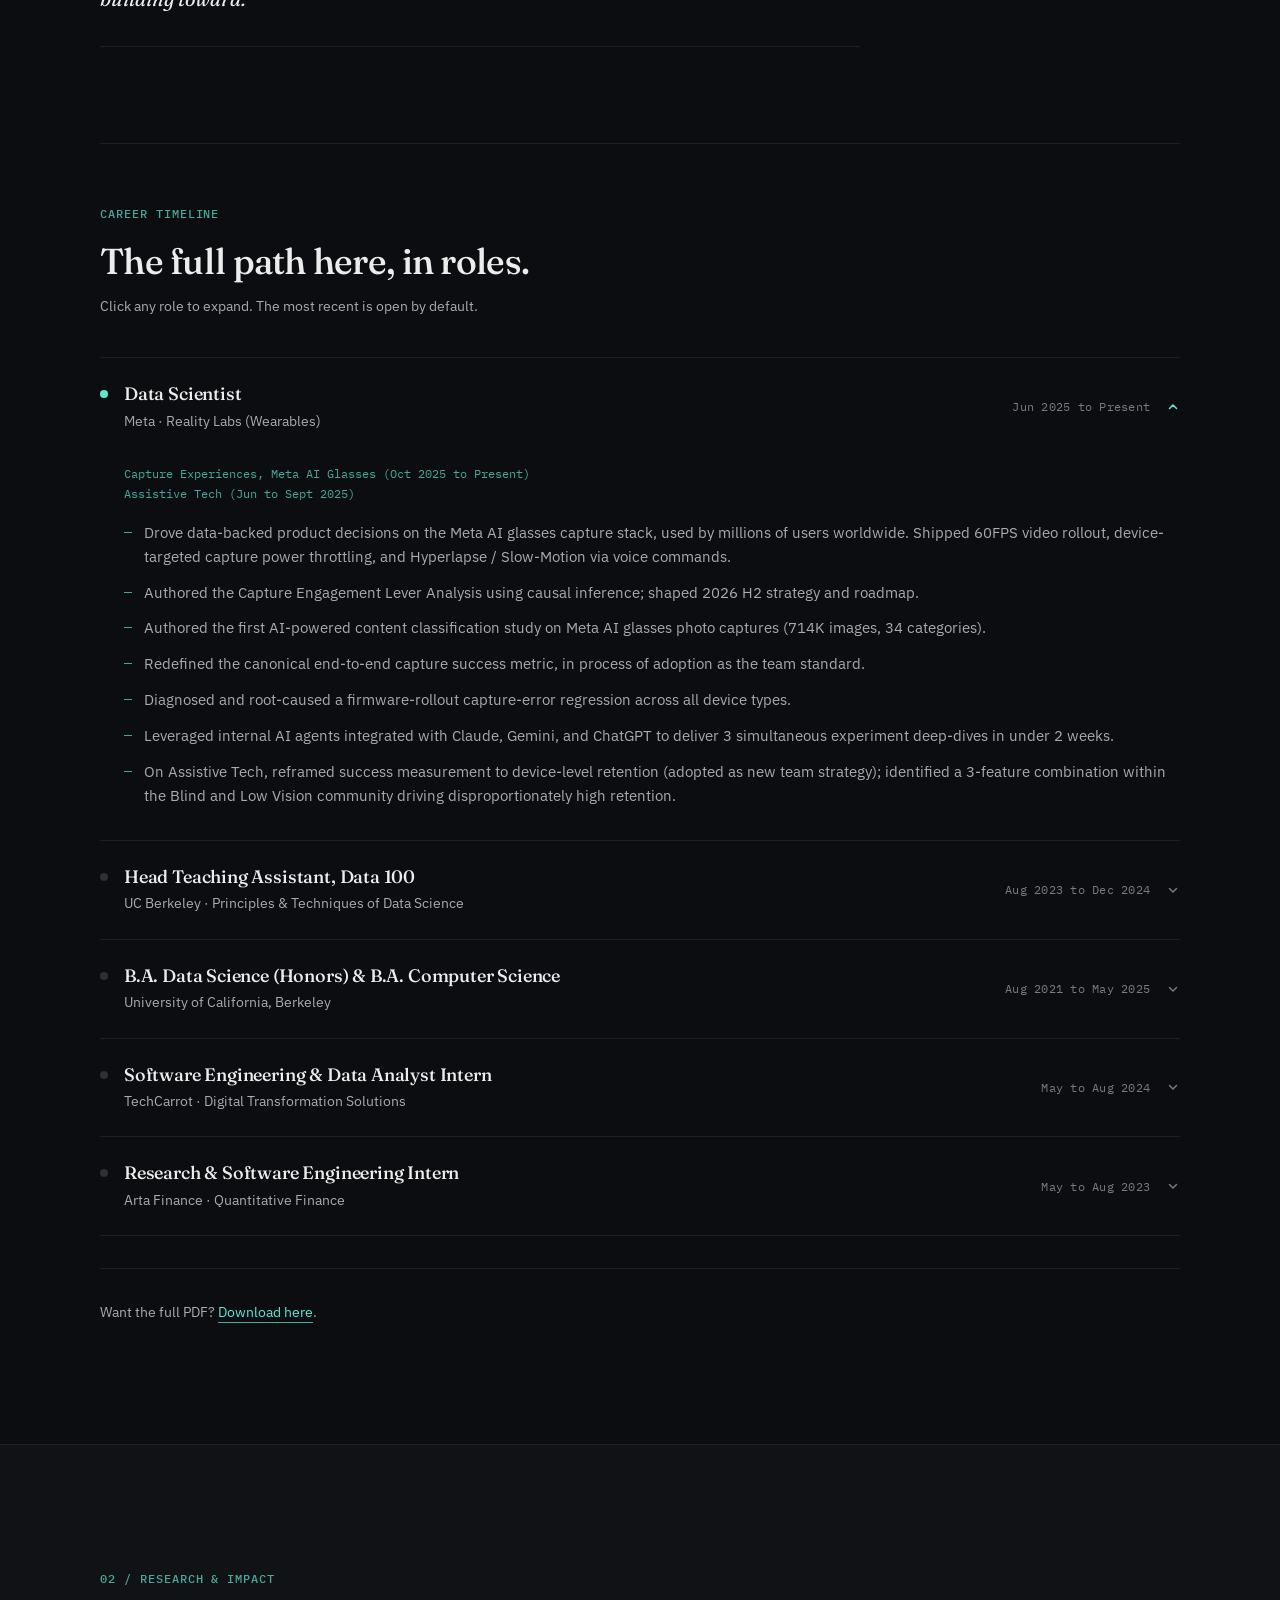
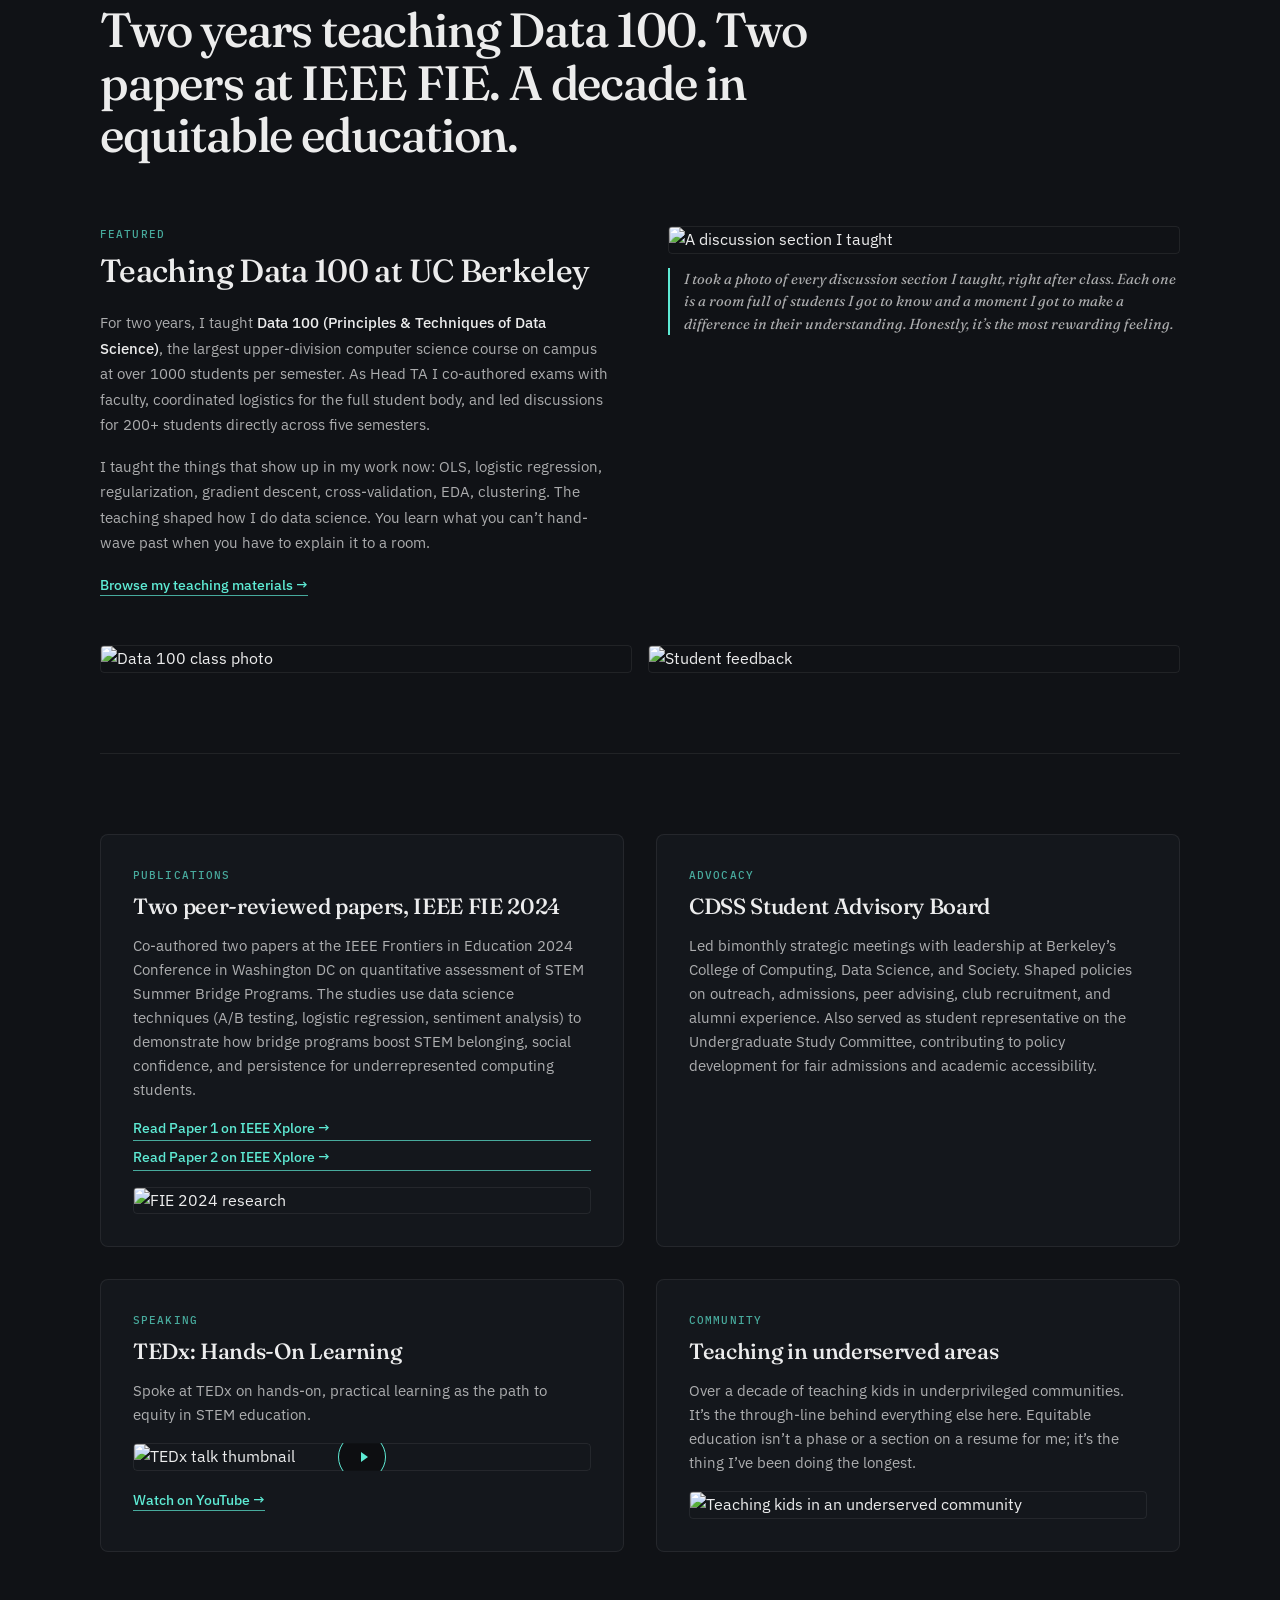
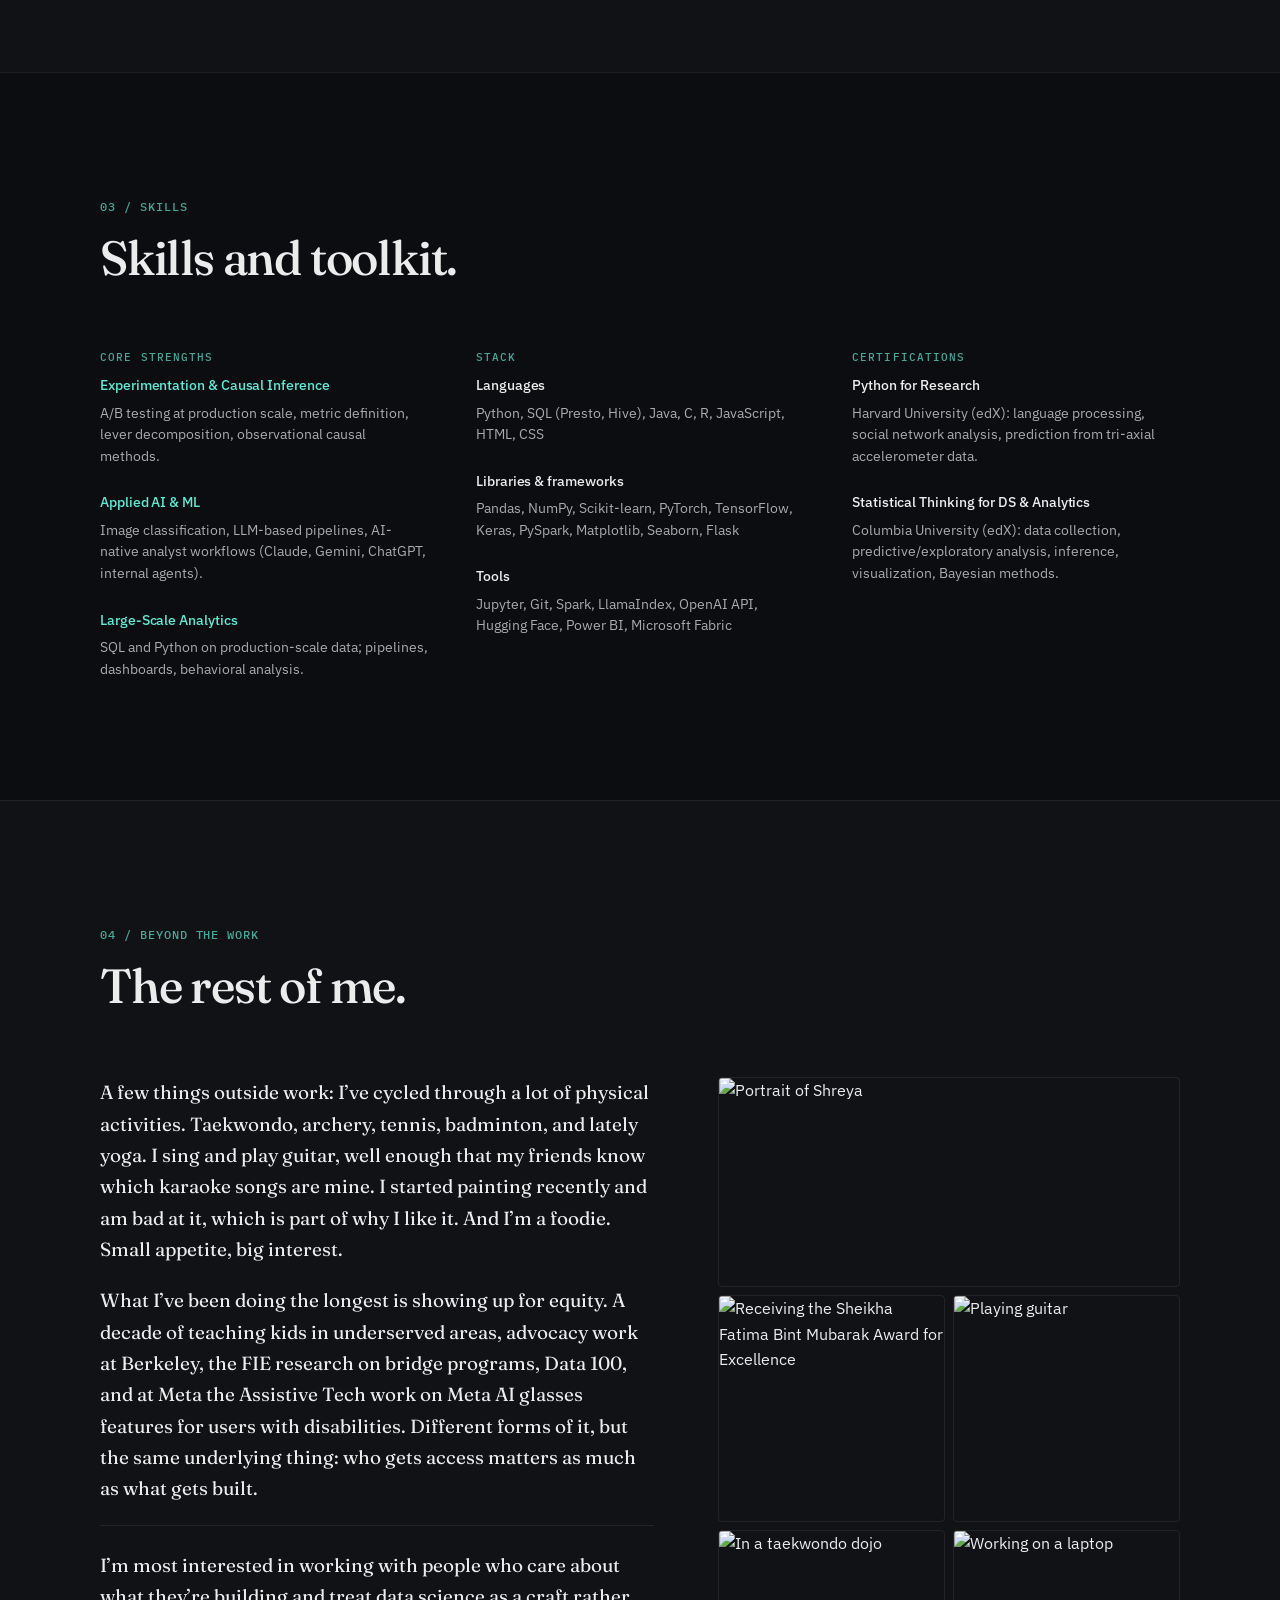
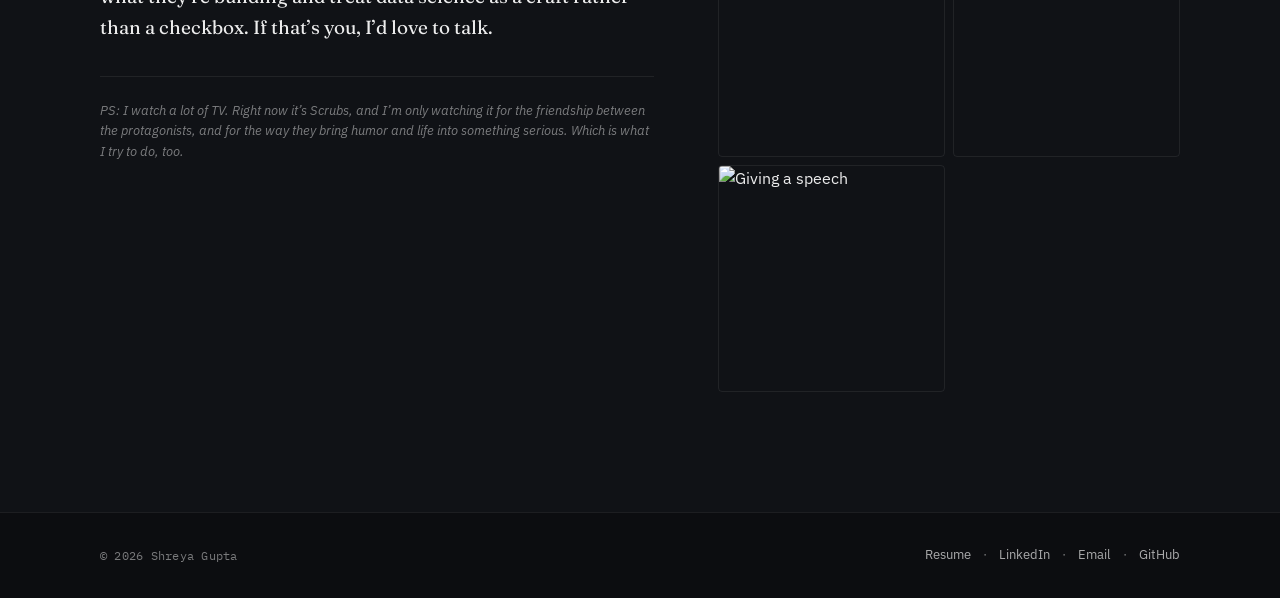
==== commit f7d6fa36: "Update index.html Signed-off-by: shreyagxpta <112065775+shreyagxpta@users.noreply.github.com>" ====
--- a/index.html
+++ b/index.html
@@ -514,11 +514,11 @@
 
                 <div class="about-text">
                     <p class="about-para">
-                        Outside work, the things I keep showing up for: <strong>physical activities</strong>, which I try lots of for fun. I&rsquo;ve done taekwondo, archery, tennis, badminton, and I&rsquo;m circling back to yoga right now. <strong>Singing and guitar</strong>, often enough that my friends have learned which karaoke songs are mine. <strong>Painting</strong>, which I just started and am genuinely bad at, but it intrigues me and I keep coming back to it. And <strong>food</strong>, always. I have a small appetite and a big interest in what I&rsquo;m eating; most of my life sort of organizes itself around the next good meal.
+                        A few things outside work: I&rsquo;ve cycled through a lot of physical activities. Taekwondo, archery, tennis, badminton, and lately yoga. I sing and play guitar, well enough that my friends know which karaoke songs are mine. I started painting recently and am bad at it, which is part of why I like it. And I&rsquo;m a foodie. Small appetite, big interest.
                     </p>
 
                     <p class="about-para">
-                        The longest thread through everything else here is equitable education. Over a decade, across teaching kids in underserved areas, advocacy at Berkeley, the FIE research, and Data 100. I keep coming back to it because I think who gets to do this work matters as much as the work itself.
+                        What I&rsquo;ve been doing the longest is showing up for equity. A decade of teaching kids in underserved areas, advocacy work at Berkeley, the FIE research on bridge programs, Data 100, and at Meta the Assistive Tech work on Meta AI glasses features for users with disabilities. Different forms of it, but the same underlying thing: who gets access matters as much as what gets built.
                     </p>
 
                     <p class="about-para about-closer">
--- a/style2.css
+++ b/style2.css
@@ -38,6 +38,7 @@
     scroll-behavior: smooth;
     -webkit-font-smoothing: antialiased;
     -moz-osx-font-smoothing: grayscale;
+    overflow-x: clip;
 }
 
 body {
@@ -47,7 +48,9 @@
     font-size: 16px;
     line-height: 1.6;
     font-weight: 400;
-    overflow-x: hidden;
+    overflow-x: clip;
+    width: 100%;
+    max-width: 100vw;
 }
 
 a {
@@ -112,10 +115,12 @@
 
 .nav-links {
     display: flex;
-    gap: 28px;
+    gap: 24px;
     list-style: none;
     flex: 1;
     justify-content: center;
+    min-width: 0;
+    flex-wrap: nowrap;
 }
 
 .nav-links a {
@@ -124,6 +129,7 @@
     font-weight: 400;
     color: var(--text-secondary);
     transition: color 0.2s ease;
+    white-space: nowrap;
 }
 
 .nav-links a:hover {
@@ -234,6 +240,7 @@
     align-items: center;
     padding: 120px 24px 80px;
     position: relative;
+    overflow-x: hidden;
 }
 
 .hero::before {
@@ -261,18 +268,26 @@
     z-index: 1;
 }
 
+.hero-inner > * {
+    min-width: 0;
+}
+
 .hero-text {
     text-align: left;
+    min-width: 0;
 }
 
 .hero-name {
     font-family: var(--font-display);
     font-weight: 500;
-    font-size: clamp(48px, 7vw, 80px);
+    font-size: clamp(40px, 6vw, 68px);
     line-height: 1;
     letter-spacing: -0.03em;
     color: var(--text);
     margin-bottom: 28px;
+    overflow-wrap: break-word;
+    word-break: break-word;
+    max-width: 100%;
 }
 
 .hero-tagline {
@@ -454,6 +469,7 @@
     padding: 120px 24px;
     border-top: 1px solid var(--border);
     position: relative;
+    overflow-x: hidden;
 }
 
 .section-alt {
@@ -478,6 +494,8 @@
     line-height: 1.1;
     letter-spacing: -0.025em;
     color: var(--text);
+    overflow-wrap: break-word;
+    max-width: 100%;
 }
 
 /* ---------- Philosophy block ---------- */
@@ -813,9 +831,17 @@
     border-bottom: 1px solid var(--border);
 }
 
+/* Top: text on the left, featured captioned image on the right */
+.data100-top {
+    display: grid;
+    grid-template-columns: 1fr 1fr;
+    gap: 56px;
+    align-items: start;
+    margin-bottom: 32px;
+}
+
 .data100-text {
-    max-width: var(--container-narrow);
-    margin-bottom: 40px;
+    max-width: 100%;
 }
 
 .feature-title {
@@ -854,44 +880,46 @@
     border-bottom-color: var(--accent);
 }
 
-/* Images: 2-column grid. Captioned figure spans both columns. */
-.data100-images {
-    display: grid;
-    grid-template-columns: 1fr 1fr;
-    gap: 16px;
-    align-items: start;
-}
-
-.data100-images img {
+/* Featured captioned figure on the top-right */
+.data100-feature-figure {
+    margin: 0;
+    display: flex;
+    flex-direction: column;
+    gap: 14px;
+}
+
+.data100-feature-figure img {
     width: 100%;
     border-radius: 4px;
     filter: grayscale(10%) contrast(1.02);
     border: 1px solid var(--border);
     object-fit: cover;
-    max-height: 360px;
-}
-
-.data100-figure {
-    grid-column: 1 / -1;
-    margin: 0;
-    display: grid;
-    grid-template-columns: 1fr 1fr;
-    gap: 16px;
-    align-items: center;
-}
-
-.data100-figure img {
-    max-height: 420px;
-}
-
-.data100-figure figcaption {
+}
+
+.data100-feature-figure figcaption {
     font-family: var(--font-display);
     font-style: italic;
-    font-size: 15px;
+    font-size: 14.5px;
     line-height: 1.55;
     color: var(--text-secondary);
     padding-left: 14px;
     border-left: 2px solid var(--accent);
+}
+
+/* Bottom: two images side by side */
+.data100-bottom {
+    display: grid;
+    grid-template-columns: 1fr 1fr;
+    gap: 16px;
+}
+
+.data100-bottom img {
+    width: 100%;
+    border-radius: 4px;
+    filter: grayscale(10%) contrast(1.02);
+    border: 1px solid var(--border);
+    object-fit: cover;
+    max-height: 340px;
 }
 
 /* ---------- Impact grid (Research & Impact) ---------- */
@@ -1152,7 +1180,7 @@
    RESPONSIVE
    ============================================================ */
 
-@media (max-width: 900px) {
+@media (max-width: 720px) {
     .hero-inner {
         grid-template-columns: 1fr;
         gap: 56px;
@@ -1197,11 +1225,12 @@
         grid-template-columns: 1fr;
     }
 
-    .data100-images {
+    .data100-top {
         grid-template-columns: 1fr;
-    }
-
-    .data100-figure {
+        gap: 32px;
+    }
+
+    .data100-bottom {
         grid-template-columns: 1fr;
     }
 
@@ -1248,13 +1277,18 @@
         gap: 8px;
         flex: none;
         transform: translateX(-100%);
-        transition: transform 0.3s ease;
+        transition: transform 0.3s ease, visibility 0s linear 0.3s;
         z-index: 99;
         box-shadow: 10px 0 30px rgba(0, 0, 0, 0.4);
+        visibility: hidden;
+        pointer-events: none;
     }
 
     .nav-links.is-open {
         transform: translateX(0);
+        visibility: visible;
+        pointer-events: auto;
+        transition: transform 0.3s ease, visibility 0s linear 0s;
     }
 
     .nav-links li {
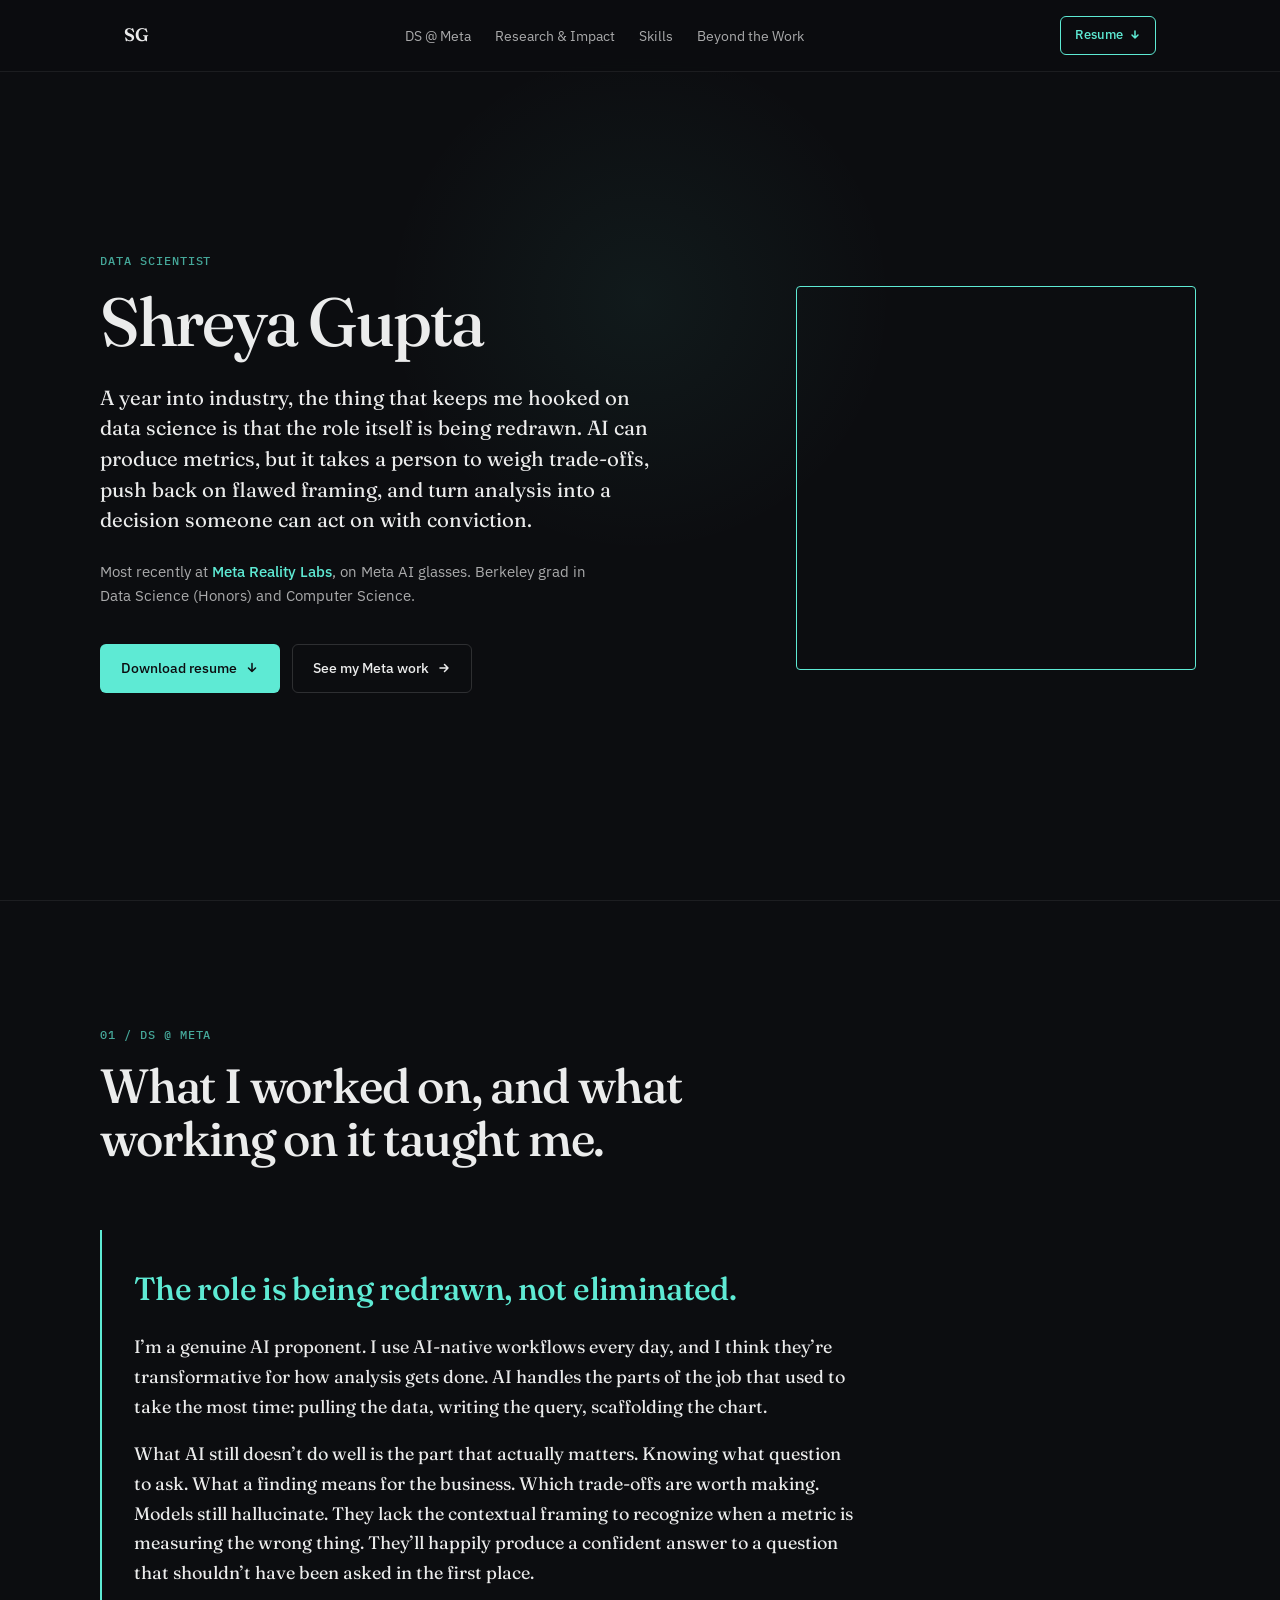
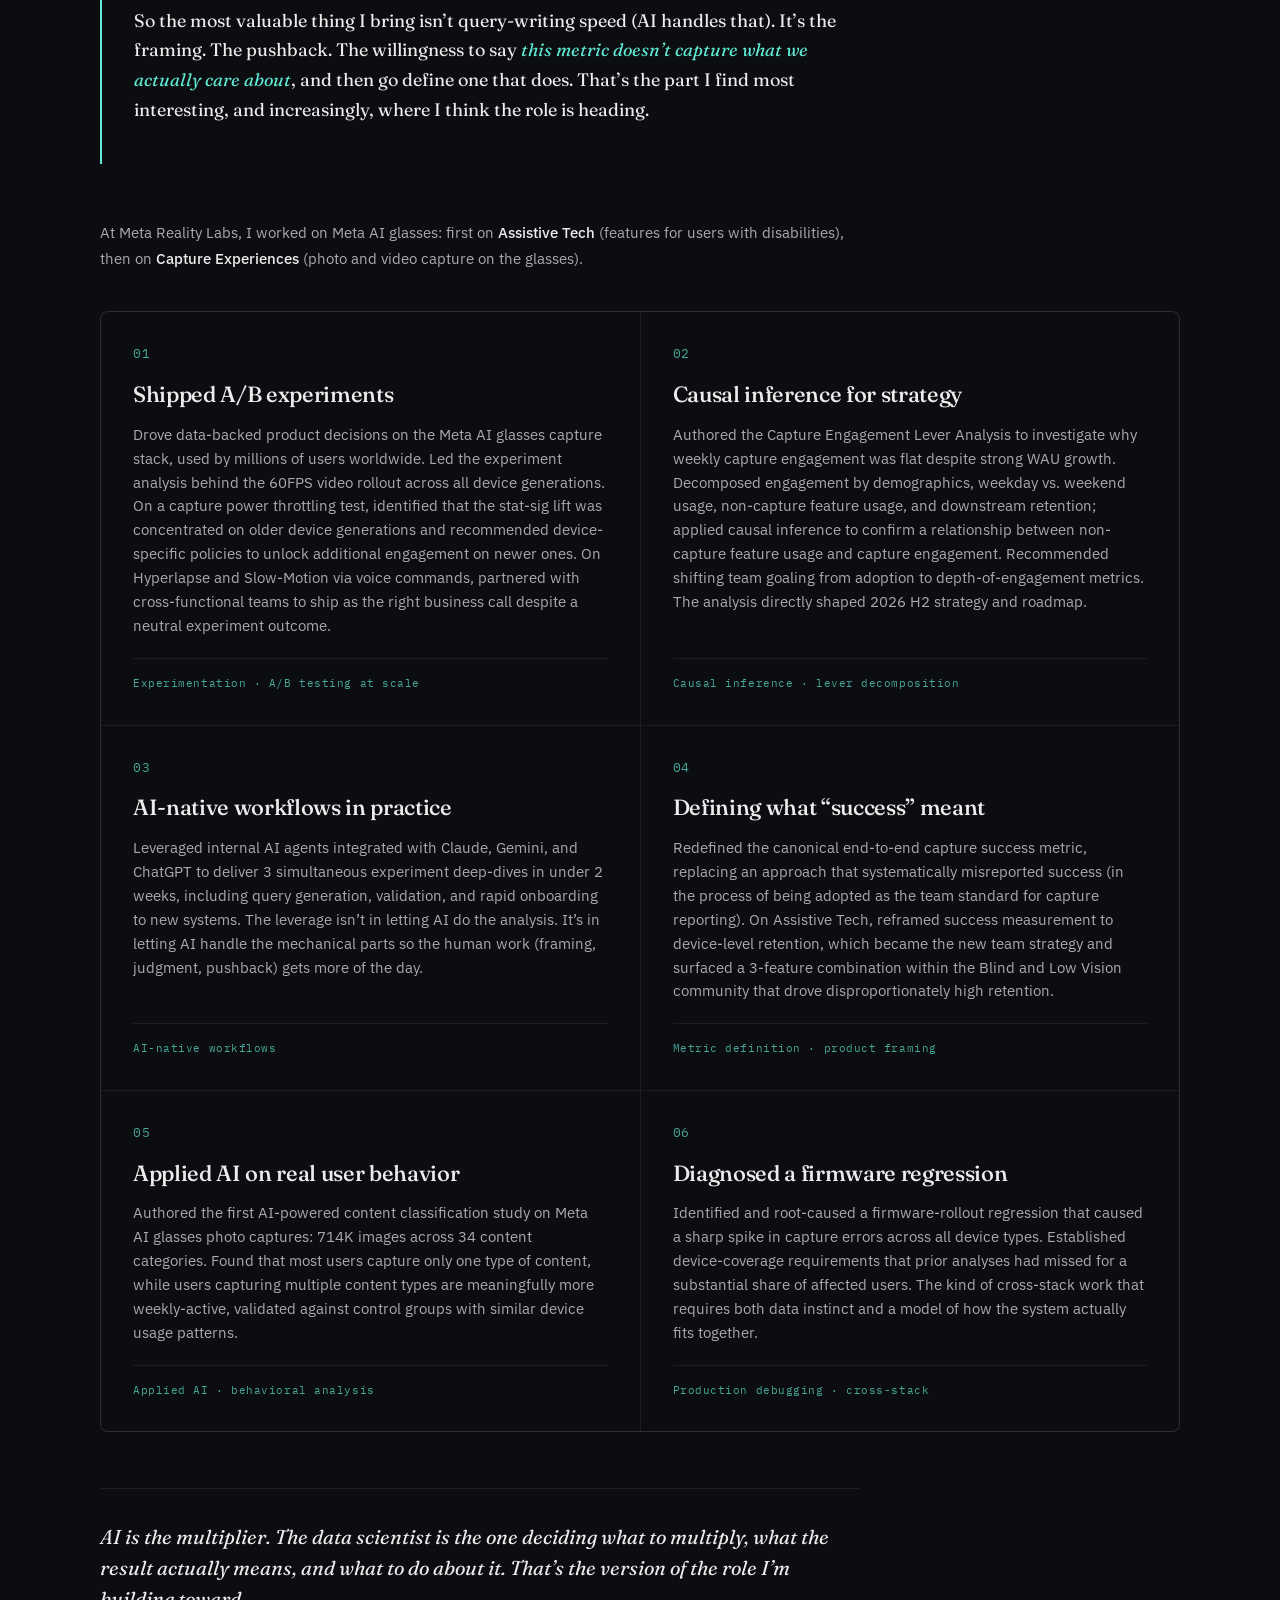
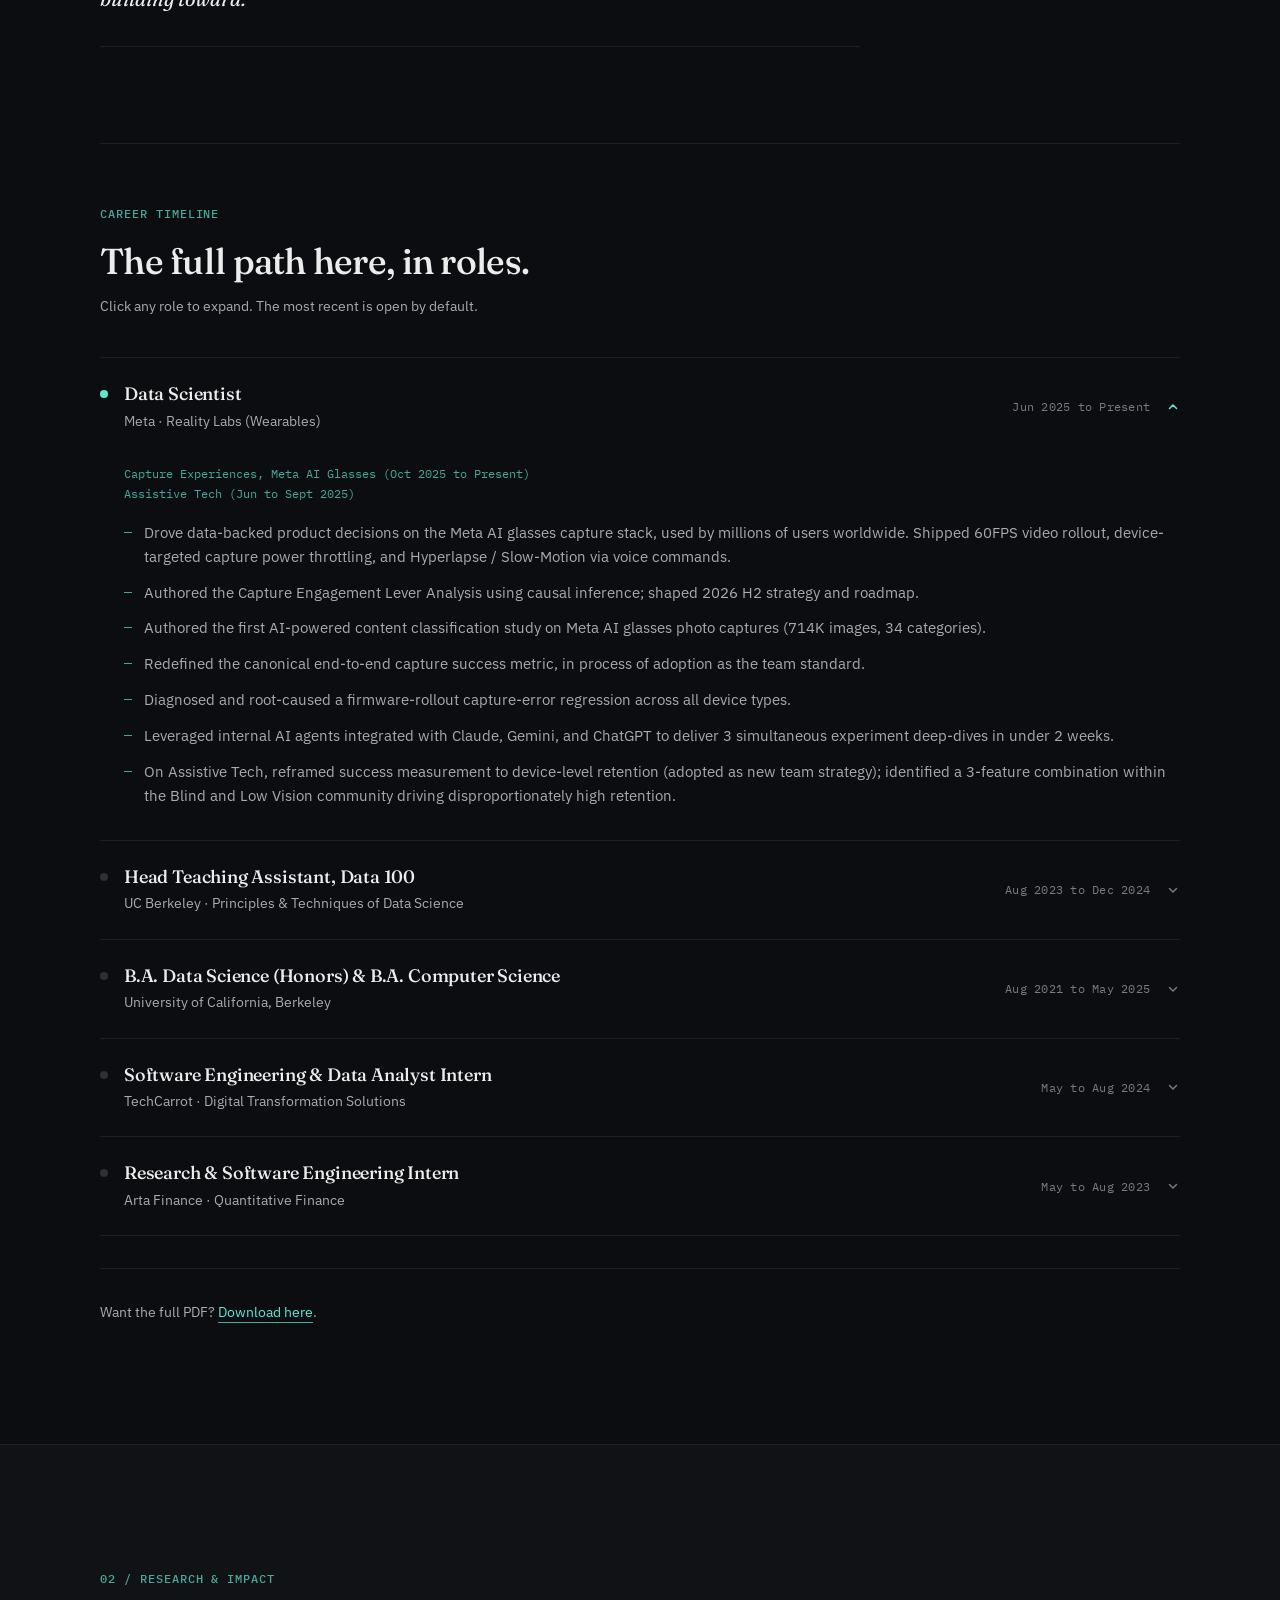
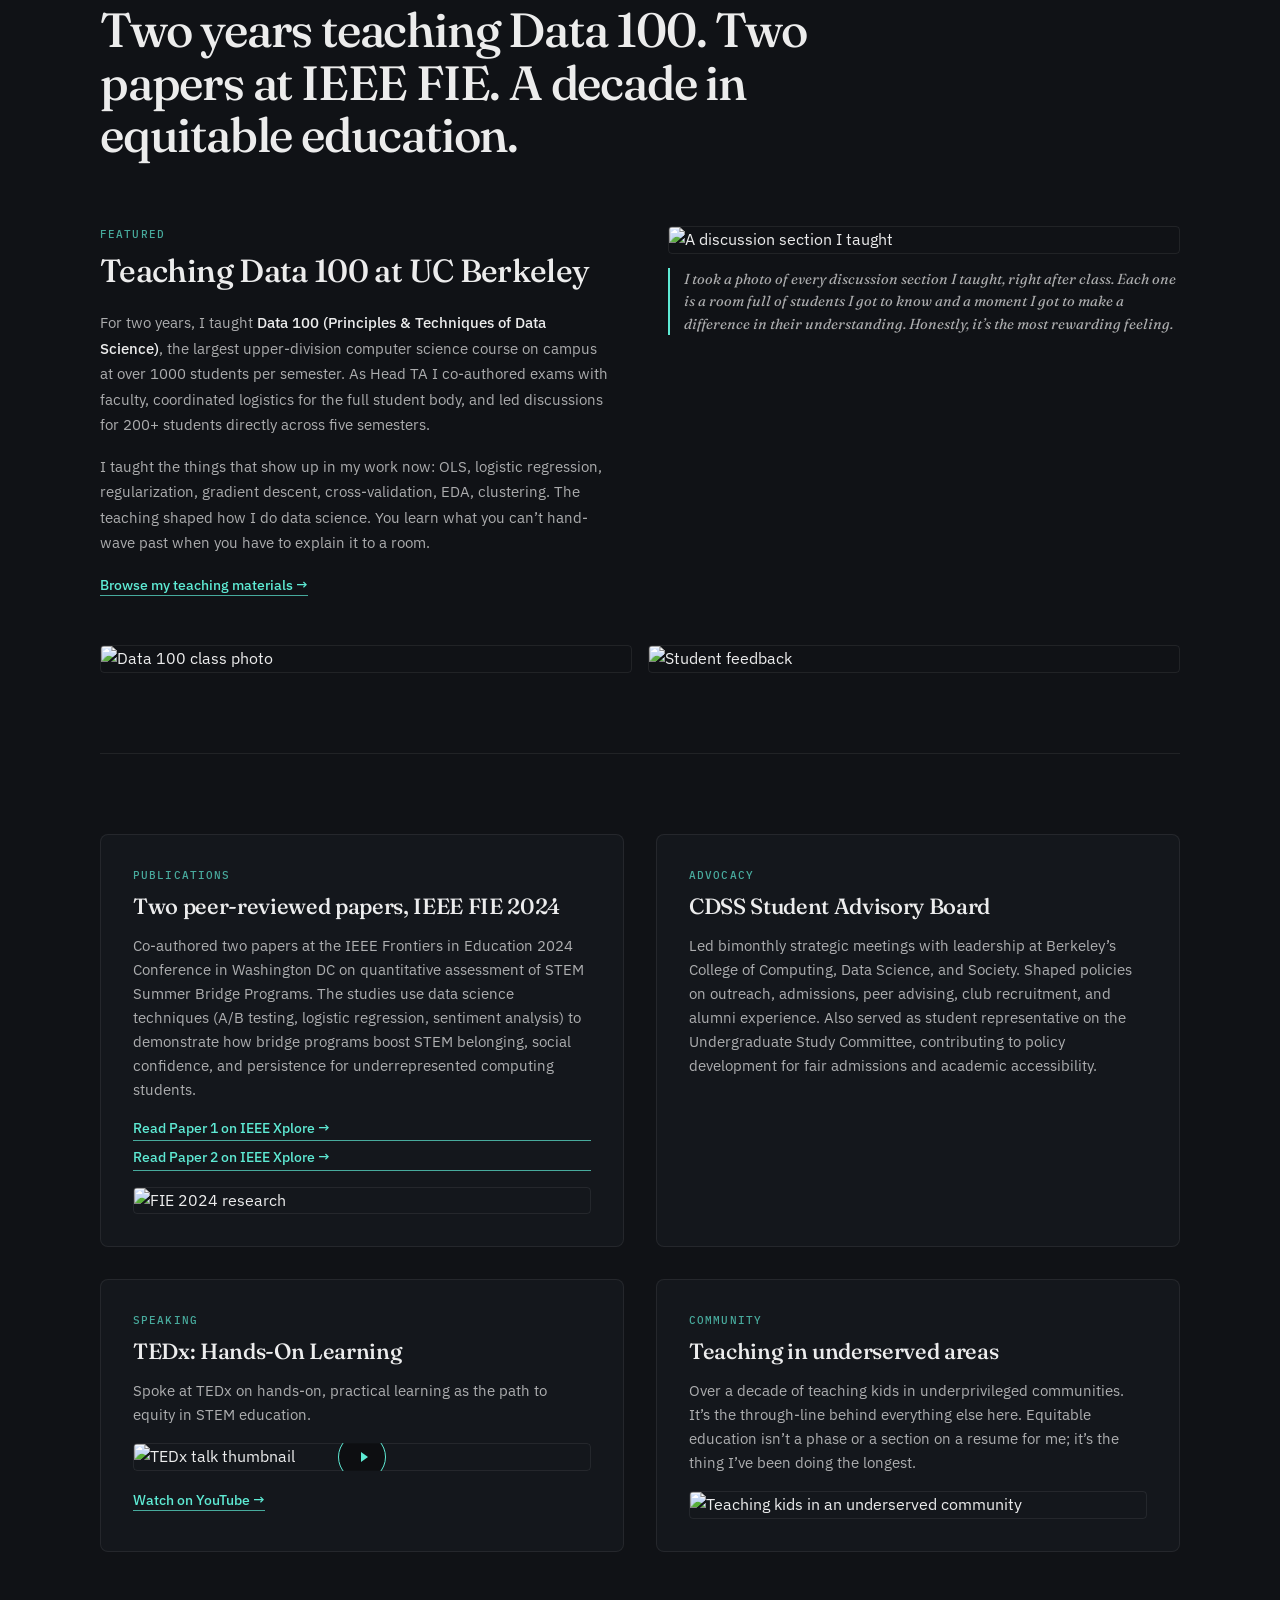
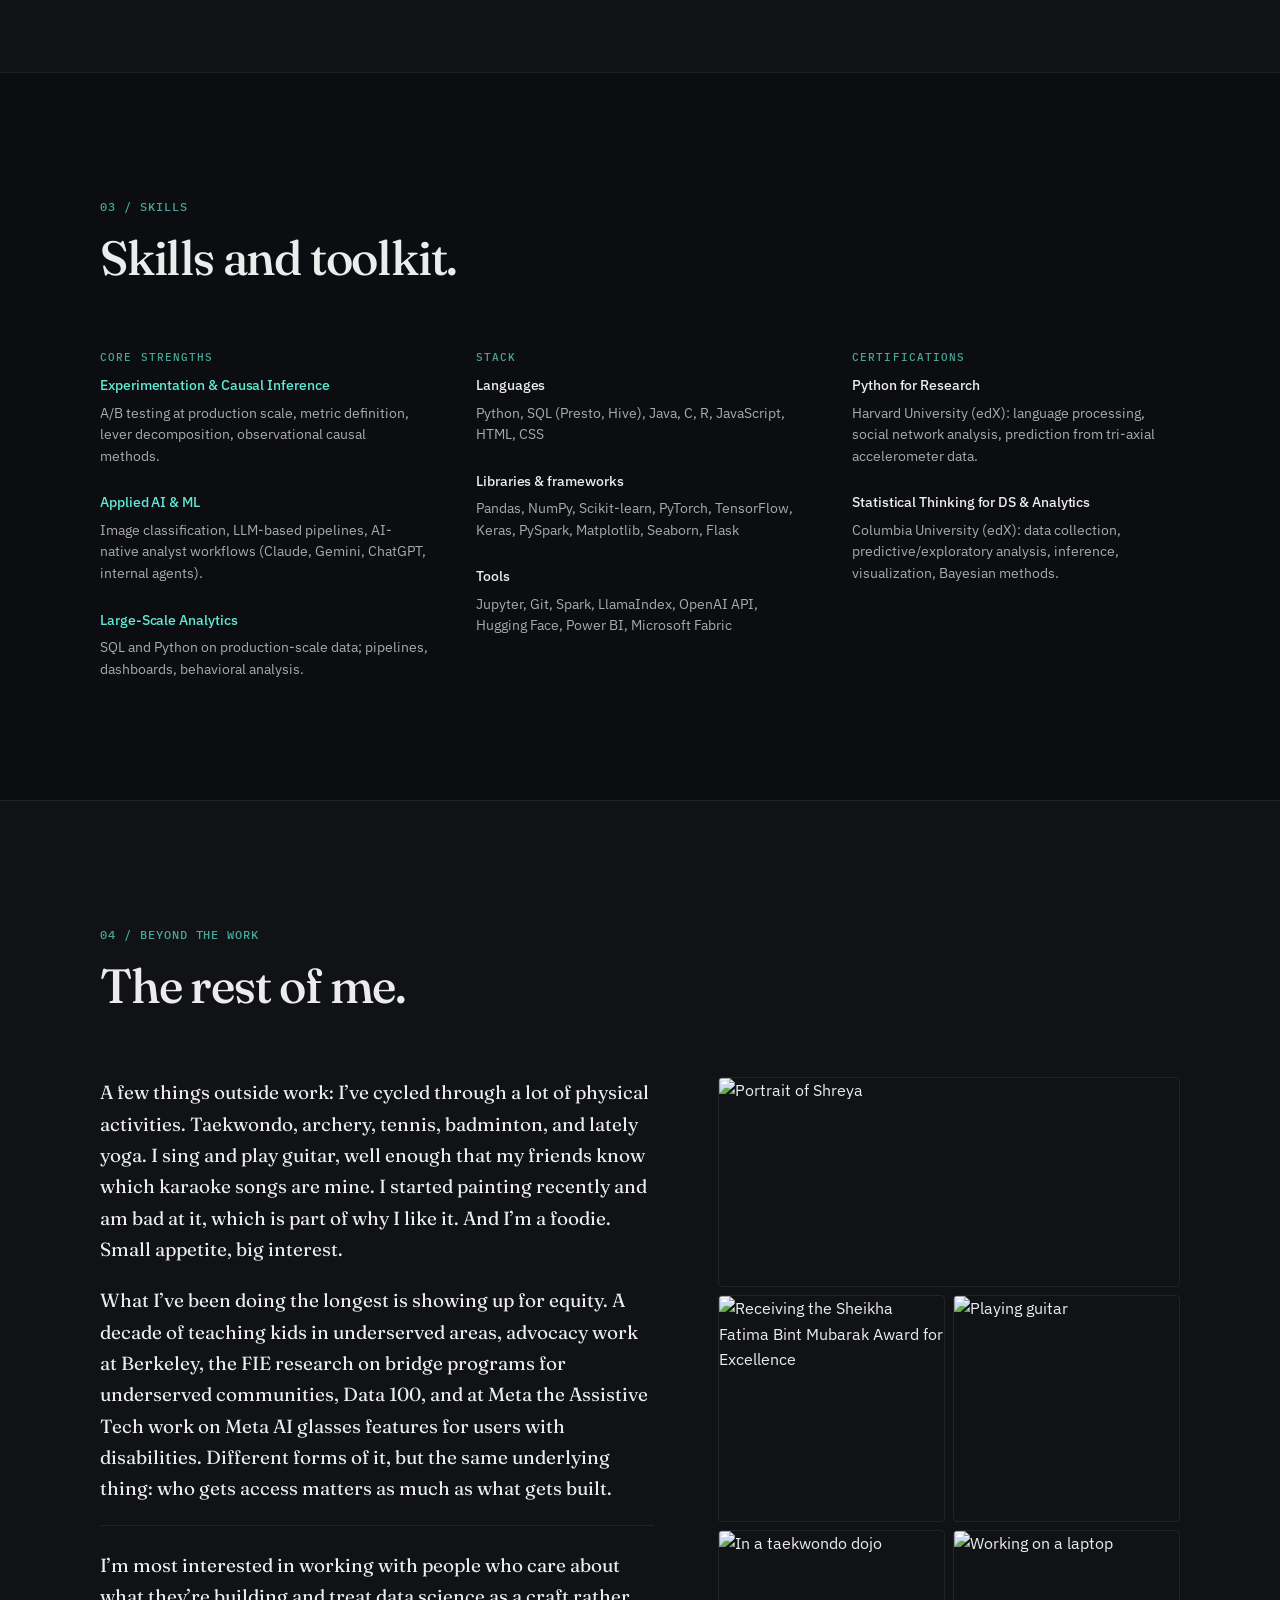
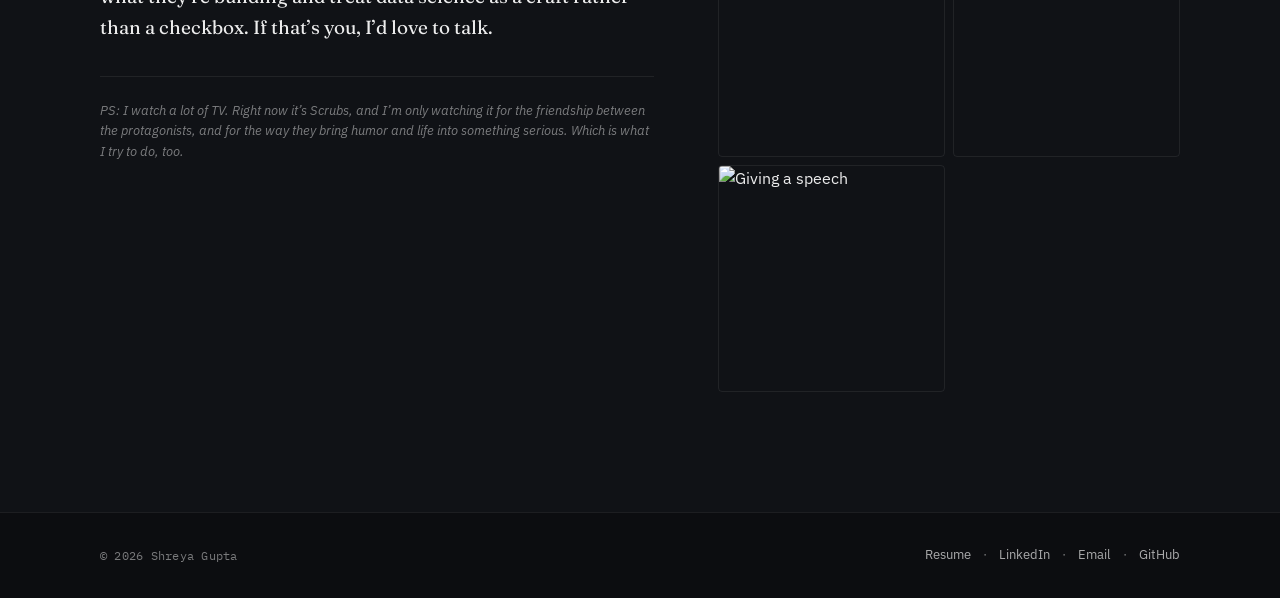
==== commit 0418fa2f: "Update index.html Signed-off-by: shreyagxpta <112065775+shreyagxpta@users.noreply.github.com>" ====
--- a/index.html
+++ b/index.html
@@ -518,7 +518,7 @@
                     </p>
 
                     <p class="about-para">
-                        What I&rsquo;ve been doing the longest is showing up for equity. A decade of teaching kids in underserved areas, advocacy work at Berkeley, the FIE research on bridge programs, Data 100, and at Meta the Assistive Tech work on Meta AI glasses features for users with disabilities. Different forms of it, but the same underlying thing: who gets access matters as much as what gets built.
+                        What I&rsquo;ve been doing the longest is showing up for equity. A decade of teaching kids in underserved areas, advocacy work at Berkeley, the FIE research on bridge programs for underserved communities, Data 100, and at Meta the Assistive Tech work on Meta AI glasses features for users with disabilities. Different forms of it, but the same underlying thing: who gets access matters as much as what gets built.
                     </p>
 
                     <p class="about-para about-closer">
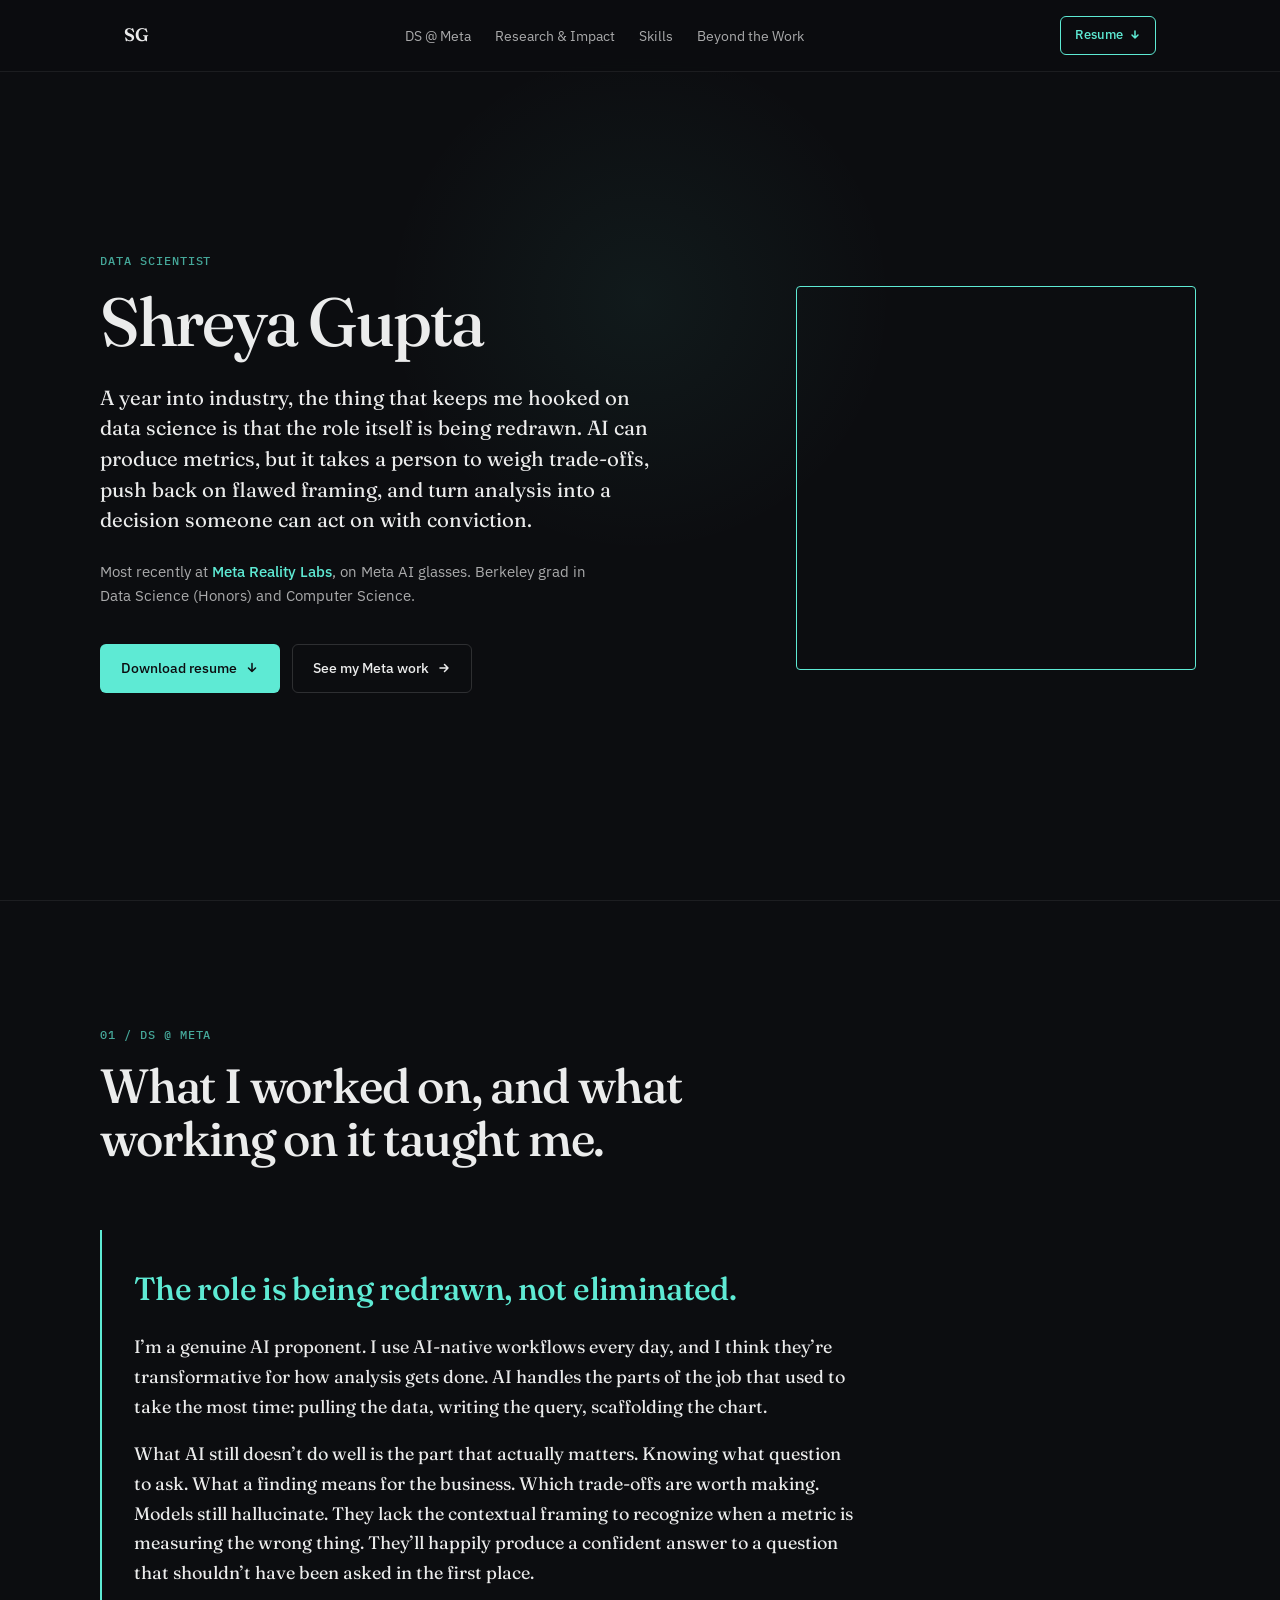
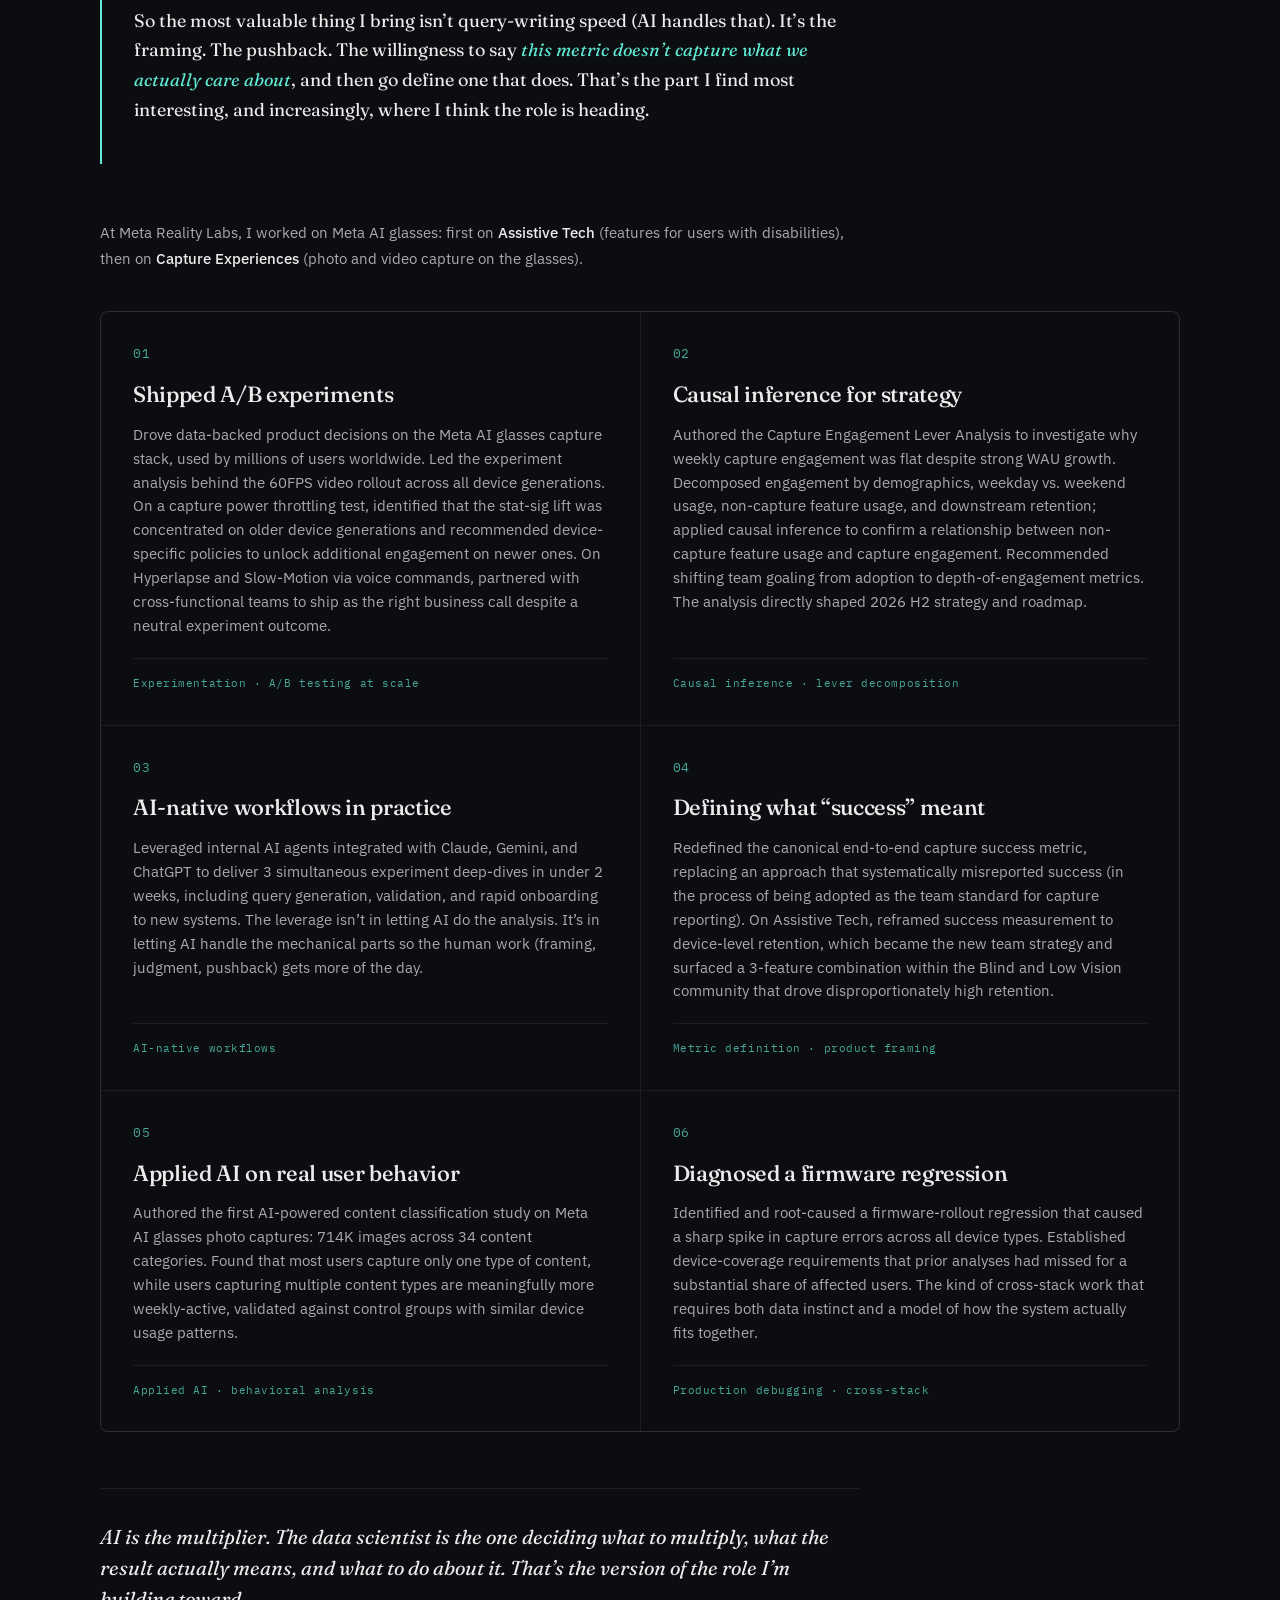
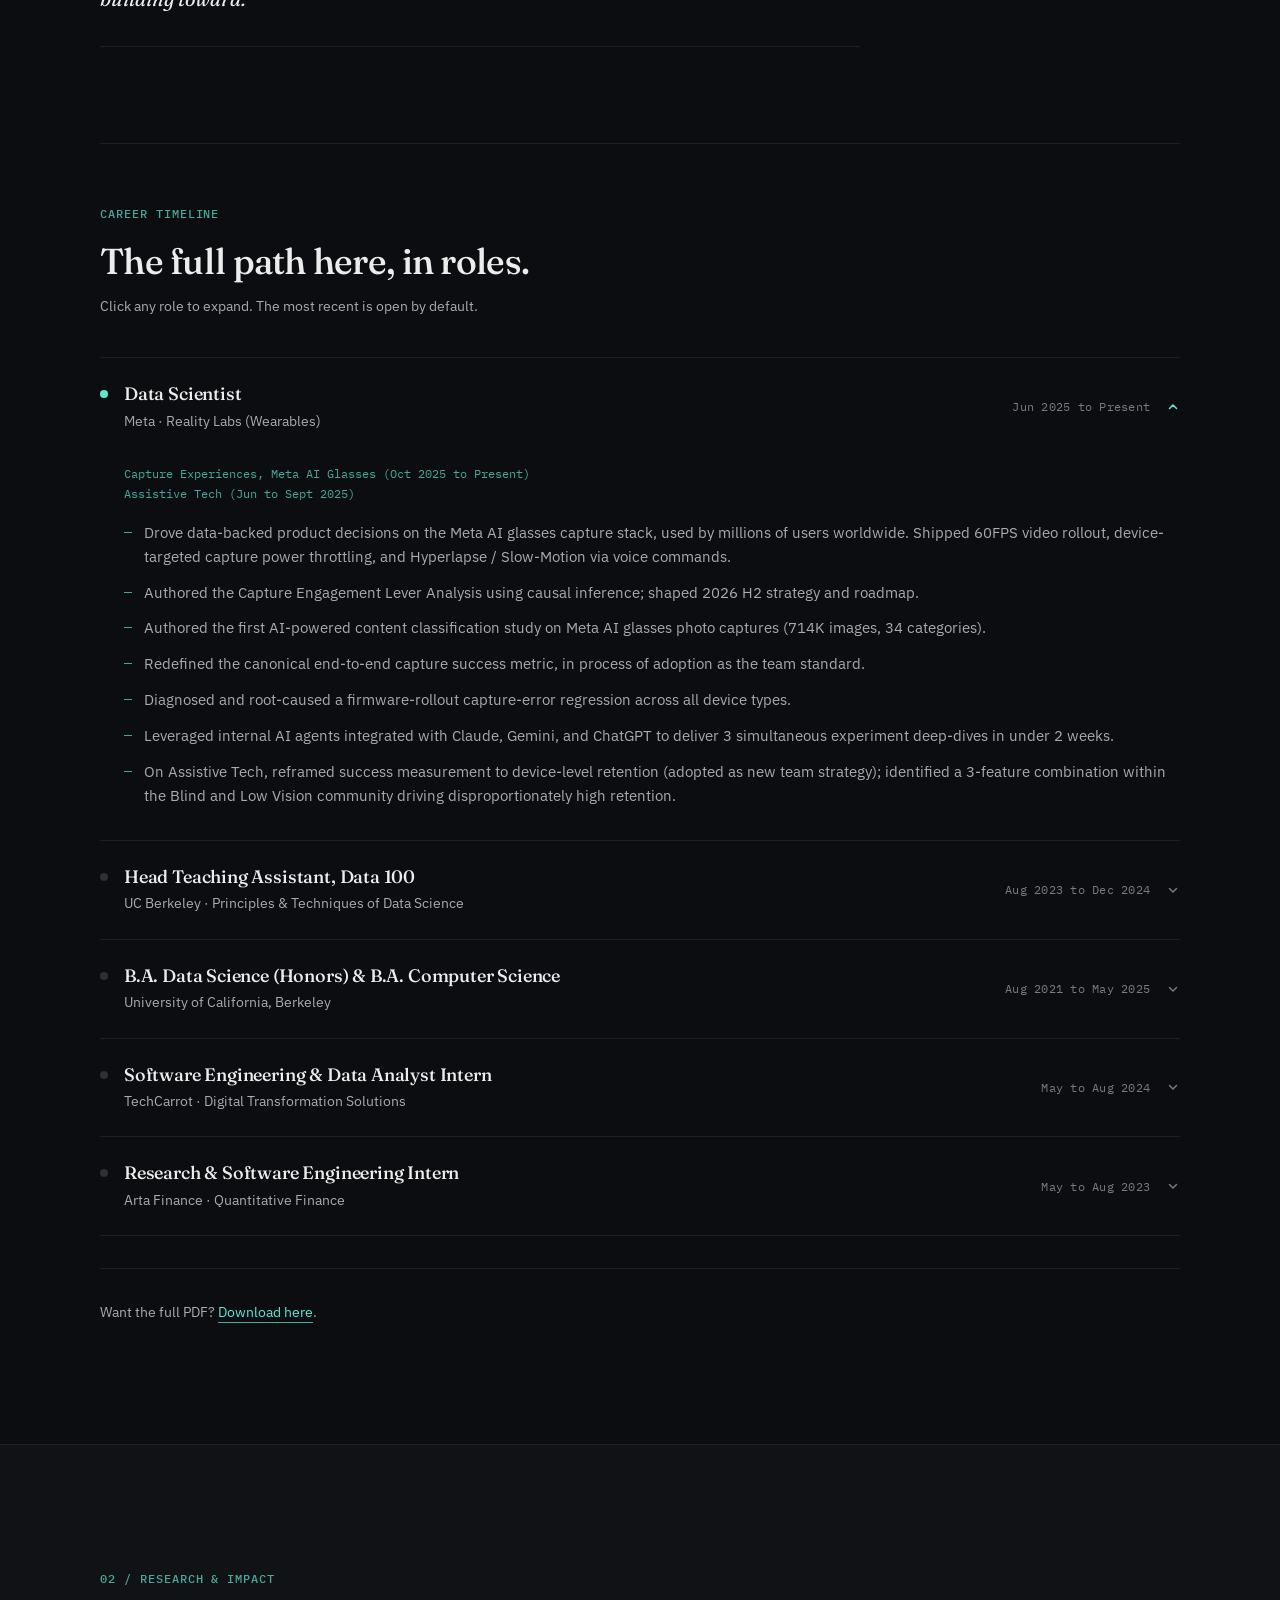
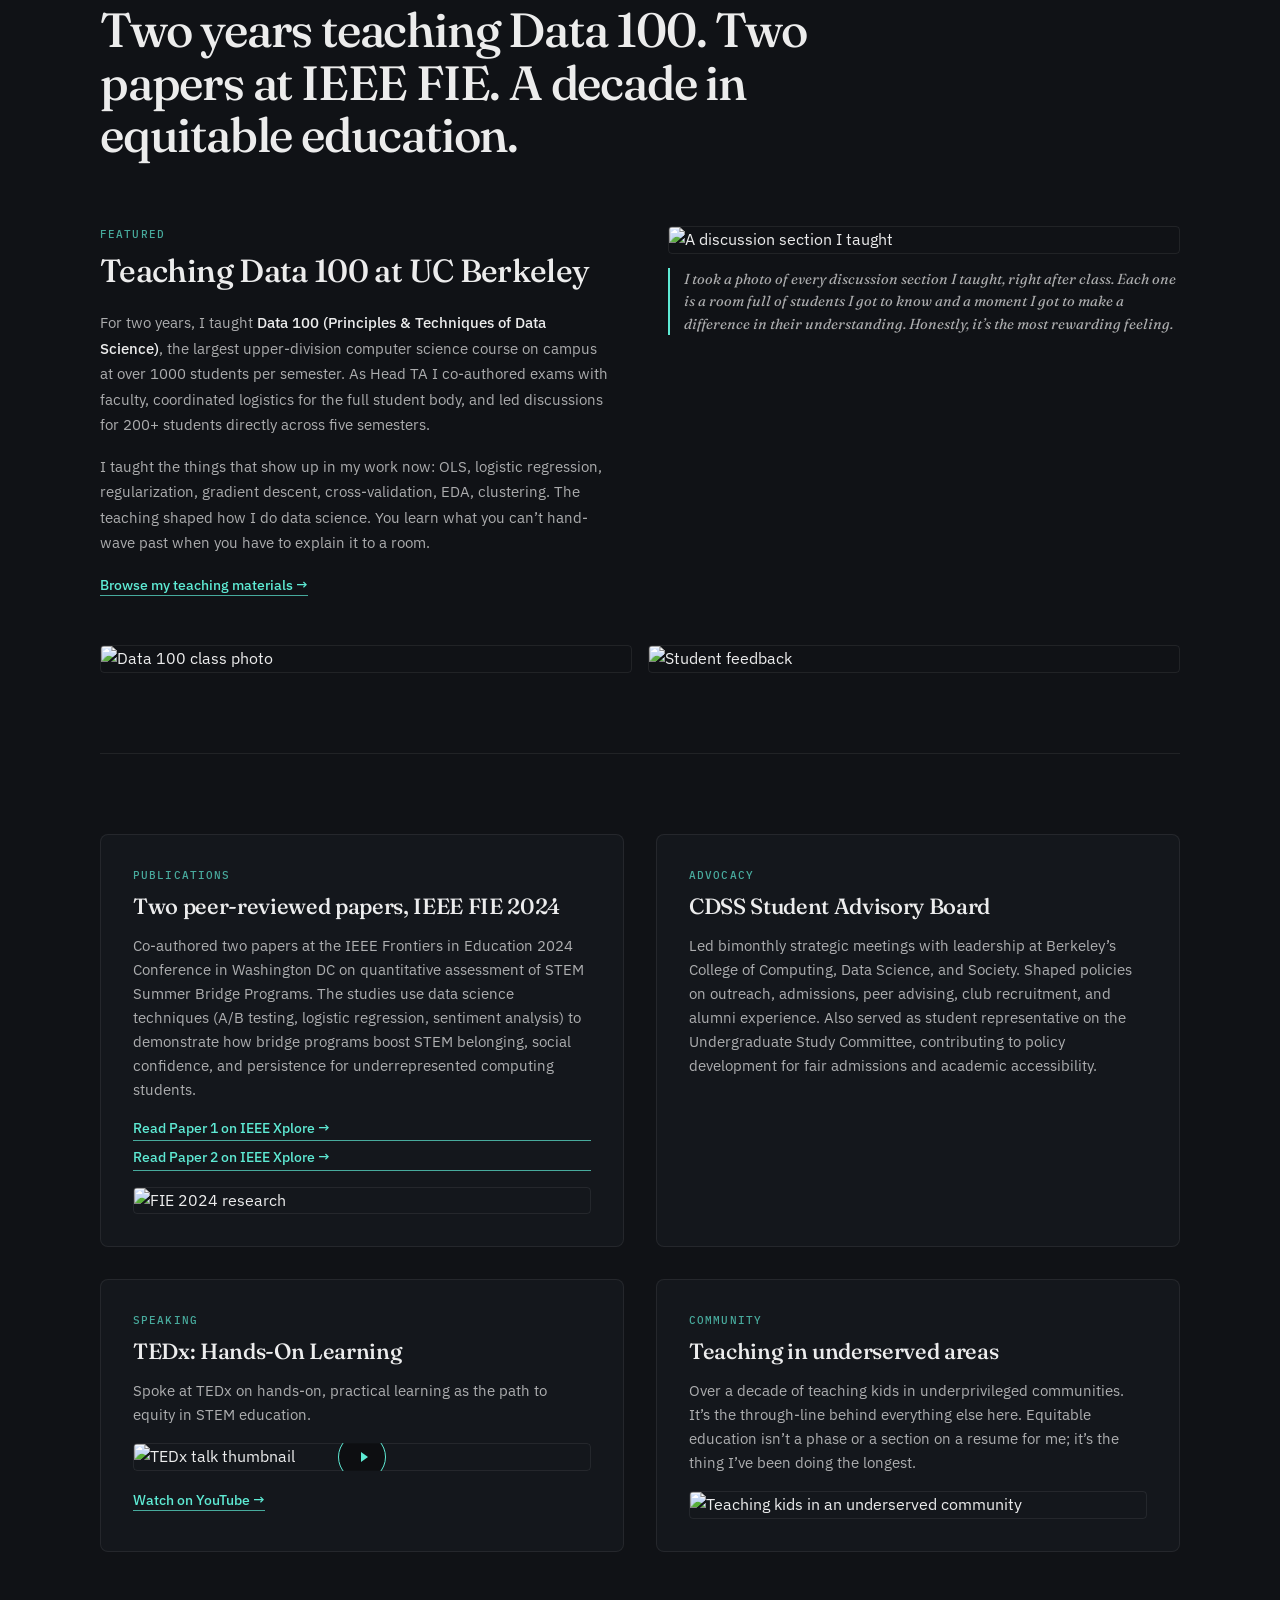
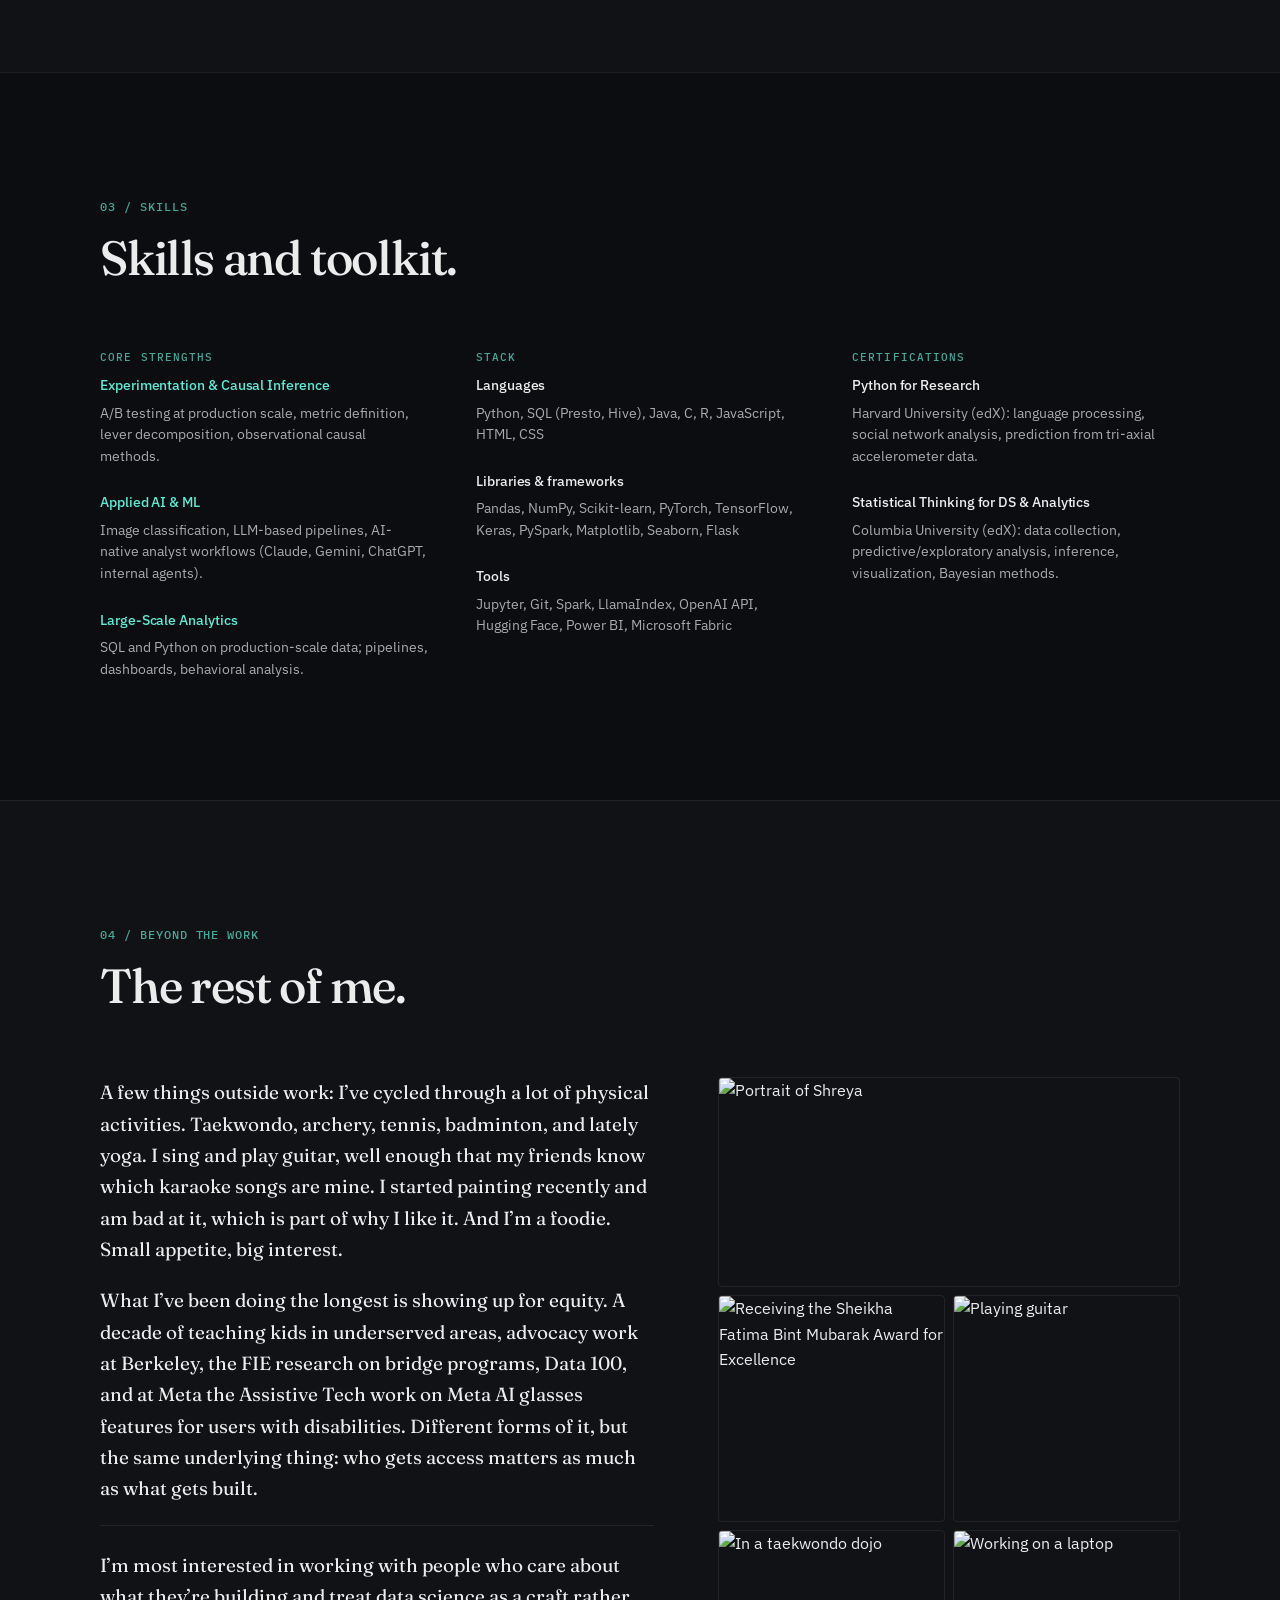
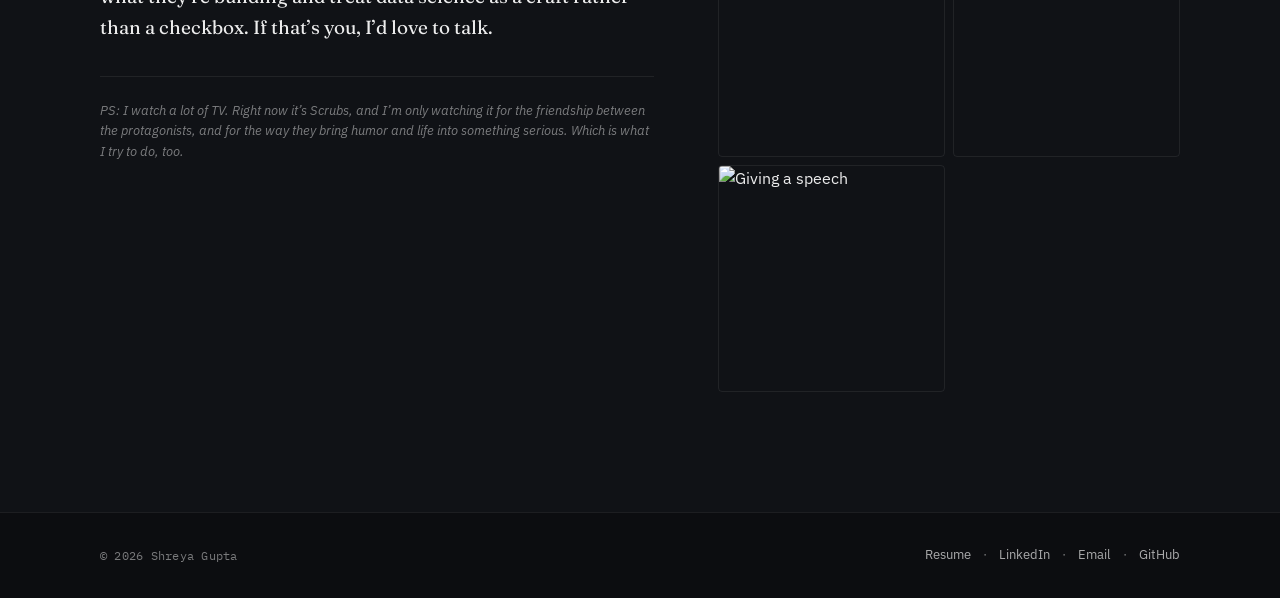
==== commit eb63e772: "Update index.html Signed-off-by: shreyagxpta <112065775+shreyagxpta@users.noreply.github.com>" ====
--- a/index.html
+++ b/index.html
@@ -3,7 +3,7 @@
 <head>
     <meta charset="UTF-8">
     <meta name="viewport" content="width=device-width, initial-scale=1.0">
-    <title>Shreya Gupta to Data Scientist</title>
+    <title>Shreya Gupta | Data Scientist</title>
     <meta name="description" content="Shreya Gupta, Data Scientist working in experimentation, causal inference, and applied AI. Previously Meta Reality Labs / Meta AI glasses; UC Berkeley.">
 
     <!-- Fonts: Fraunces (serif display) + IBM Plex Sans/Mono (body + tech labels) -->
@@ -518,7 +518,7 @@
                     </p>
 
                     <p class="about-para">
-                        What I&rsquo;ve been doing the longest is showing up for equity. A decade of teaching kids in underserved areas, advocacy work at Berkeley, the FIE research on bridge programs for underserved communities, Data 100, and at Meta the Assistive Tech work on Meta AI glasses features for users with disabilities. Different forms of it, but the same underlying thing: who gets access matters as much as what gets built.
+                        What I&rsquo;ve been doing the longest is showing up for equity. A decade of teaching kids in underserved areas, advocacy work at Berkeley, the FIE research on bridge programs, Data 100, and at Meta the Assistive Tech work on Meta AI glasses features for users with disabilities. Different forms of it, but the same underlying thing: who gets access matters as much as what gets built.
                     </p>
 
                     <p class="about-para about-closer">
--- a/style2.css
+++ b/style2.css
@@ -382,42 +382,44 @@
     opacity: 0;
 }
 
-/* Three photos on a shared 12s loop: each visible ~3.3s with ~0.7s crossfades. */
+/* Three photos on a 19s loop: meta_store gets 10s, others ~3s, with ~1s crossfades. */
 .hero-photo-1 {
-    animation: heroPhoto1 12s linear infinite;
+    animation: heroPhoto1 19s linear infinite;
     z-index: 3;
 }
 
 .hero-photo-2 {
-    animation: heroPhoto2 12s linear infinite;
+    animation: heroPhoto2 19s linear infinite;
     z-index: 2;
 }
 
 .hero-photo-3 {
-    animation: heroPhoto3 12s linear infinite;
+    animation: heroPhoto3 19s linear infinite;
     z-index: 1;
 }
 
-/* Each photo: visible for 30% of cycle, fades out over next ~5%, hidden, fades back. */
+/* Photo 1: visible 0-10s (0% to 53%), fades out 10-11s (53% to 58%) */
 @keyframes heroPhoto1 {
-    0%, 28% { opacity: 1; }
-    33% { opacity: 0; }
+    0%, 53% { opacity: 1; }
+    58% { opacity: 0; }
     95% { opacity: 0; }
     100% { opacity: 1; }
 }
 
+/* Photo 2: fades in 10-11s (53% to 58%), visible 11-14s (58% to 74%), fades out 14-15s (74% to 79%) */
 @keyframes heroPhoto2 {
     0% { opacity: 0; }
-    28% { opacity: 0; }
-    33%, 61% { opacity: 1; }
-    67% { opacity: 0; }
+    53% { opacity: 0; }
+    58%, 74% { opacity: 1; }
+    79% { opacity: 0; }
     100% { opacity: 0; }
 }
 
+/* Photo 3: fades in 15-16s (74% to 79%), visible 16-18s (79% to 95%), fades out 18-19s (95% to 100%) */
 @keyframes heroPhoto3 {
     0% { opacity: 0; }
-    61% { opacity: 0; }
-    67%, 95% { opacity: 1; }
+    74% { opacity: 0; }
+    79%, 95% { opacity: 1; }
     100% { opacity: 0; }
 }
 
@@ -438,7 +440,7 @@
     padding: 2px 0 2px 10px;
     border-left: 2px solid var(--accent);
     opacity: 0;
-    animation: heroPhoto1 12s linear infinite;
+    animation: heroPhoto1 19s linear infinite;
 }
 
 @media (prefers-reduced-motion: reduce) {
